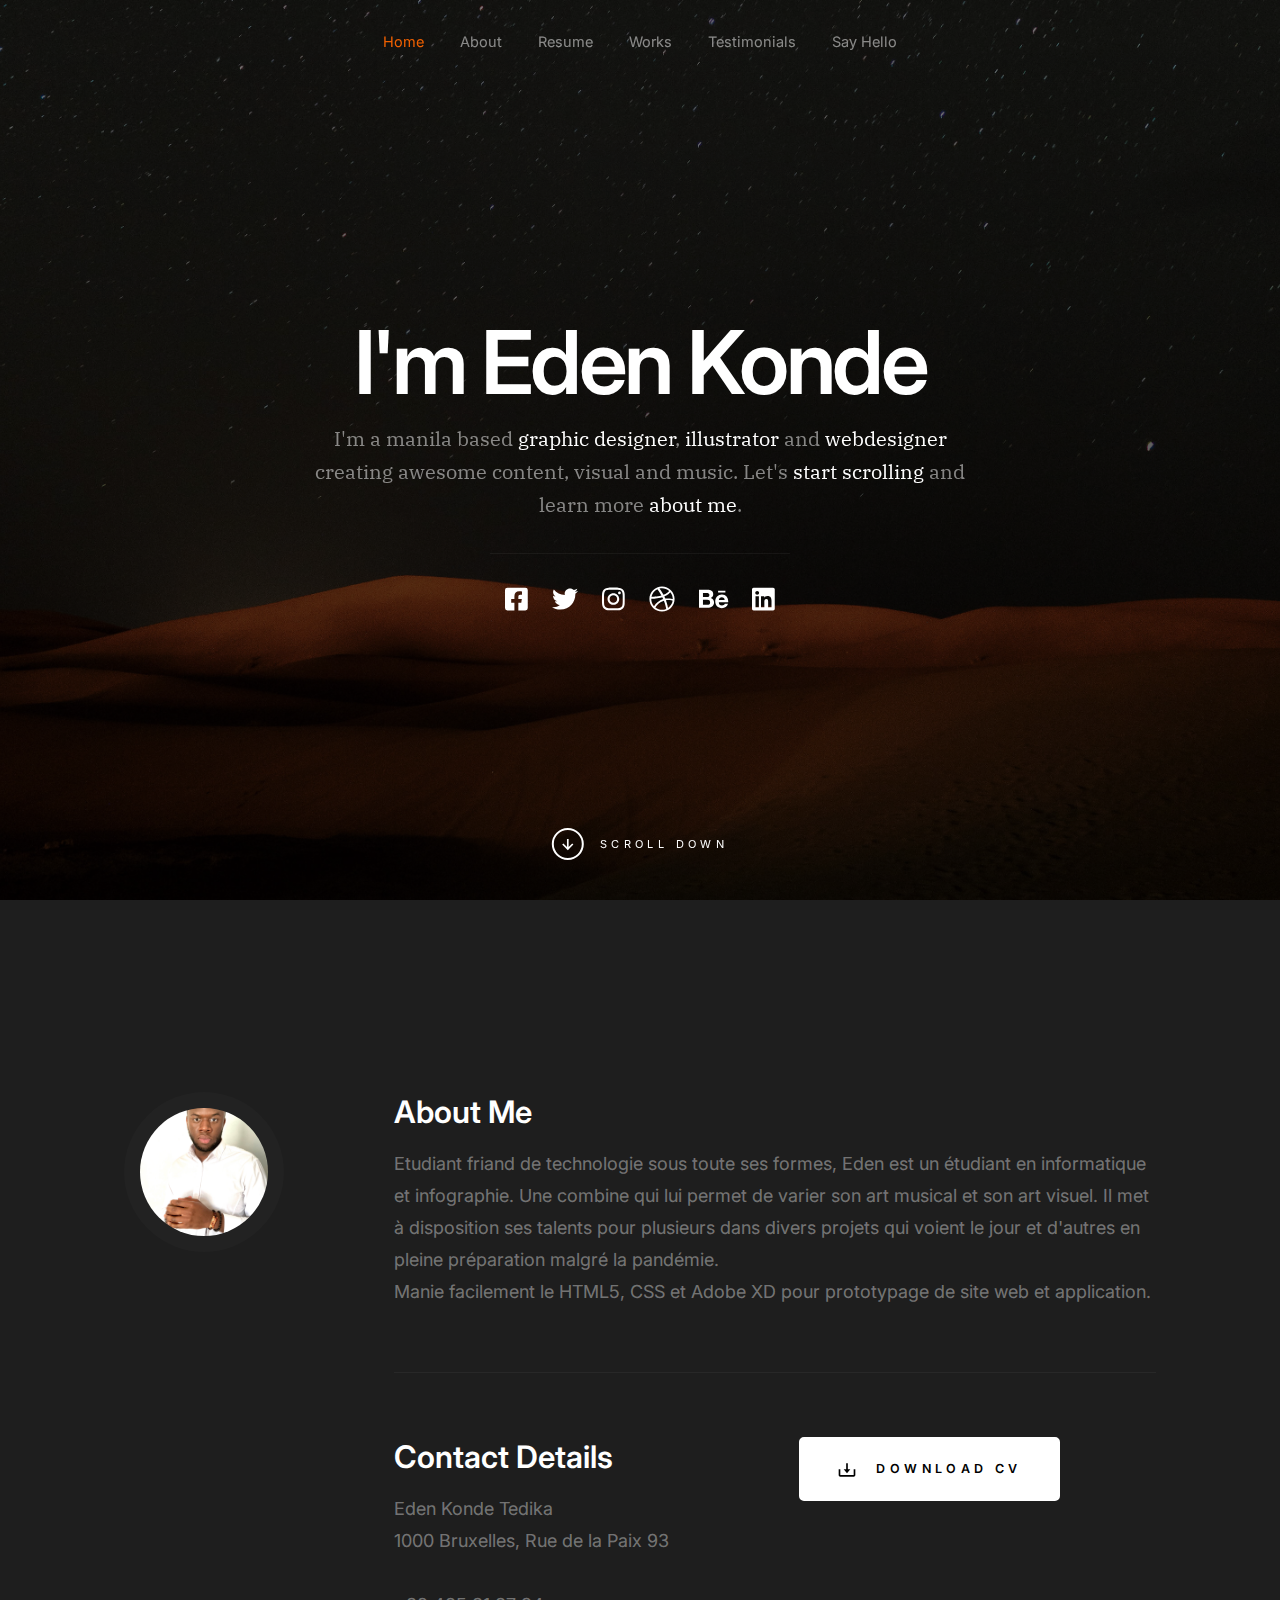
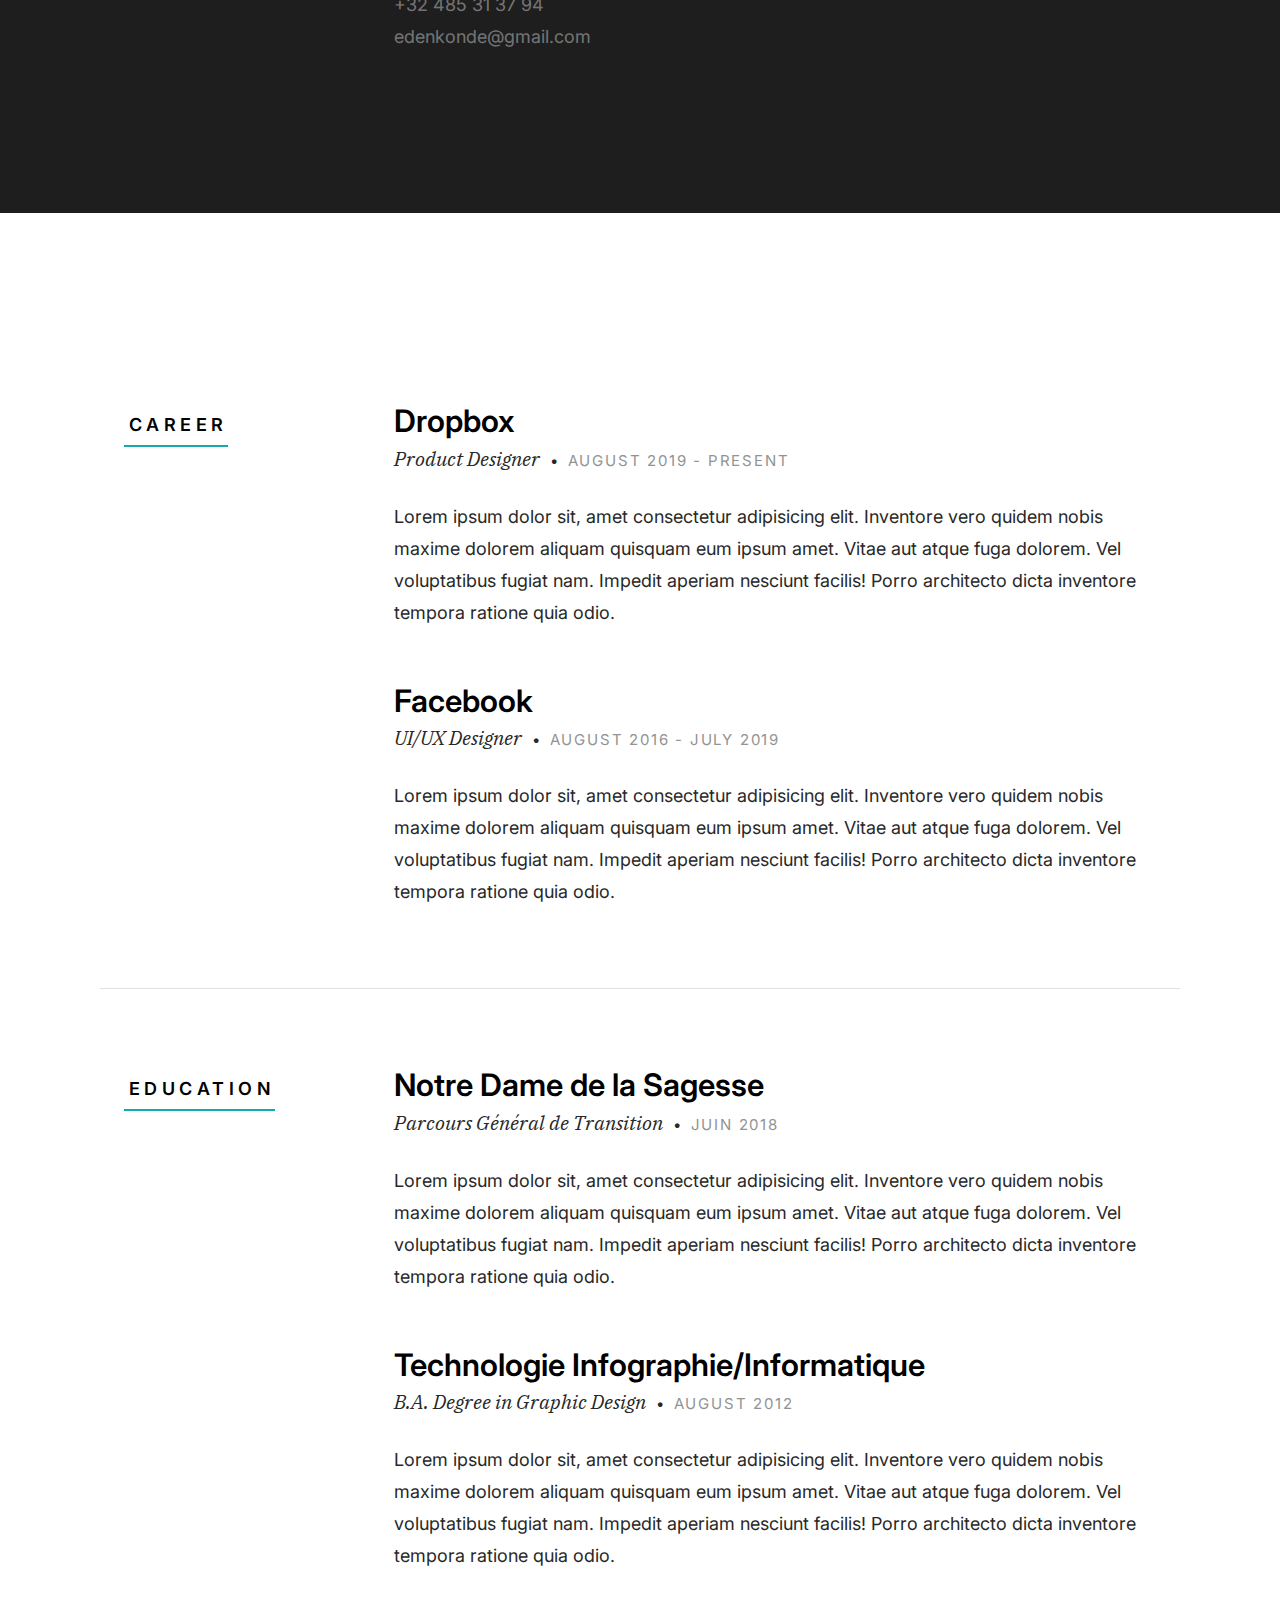
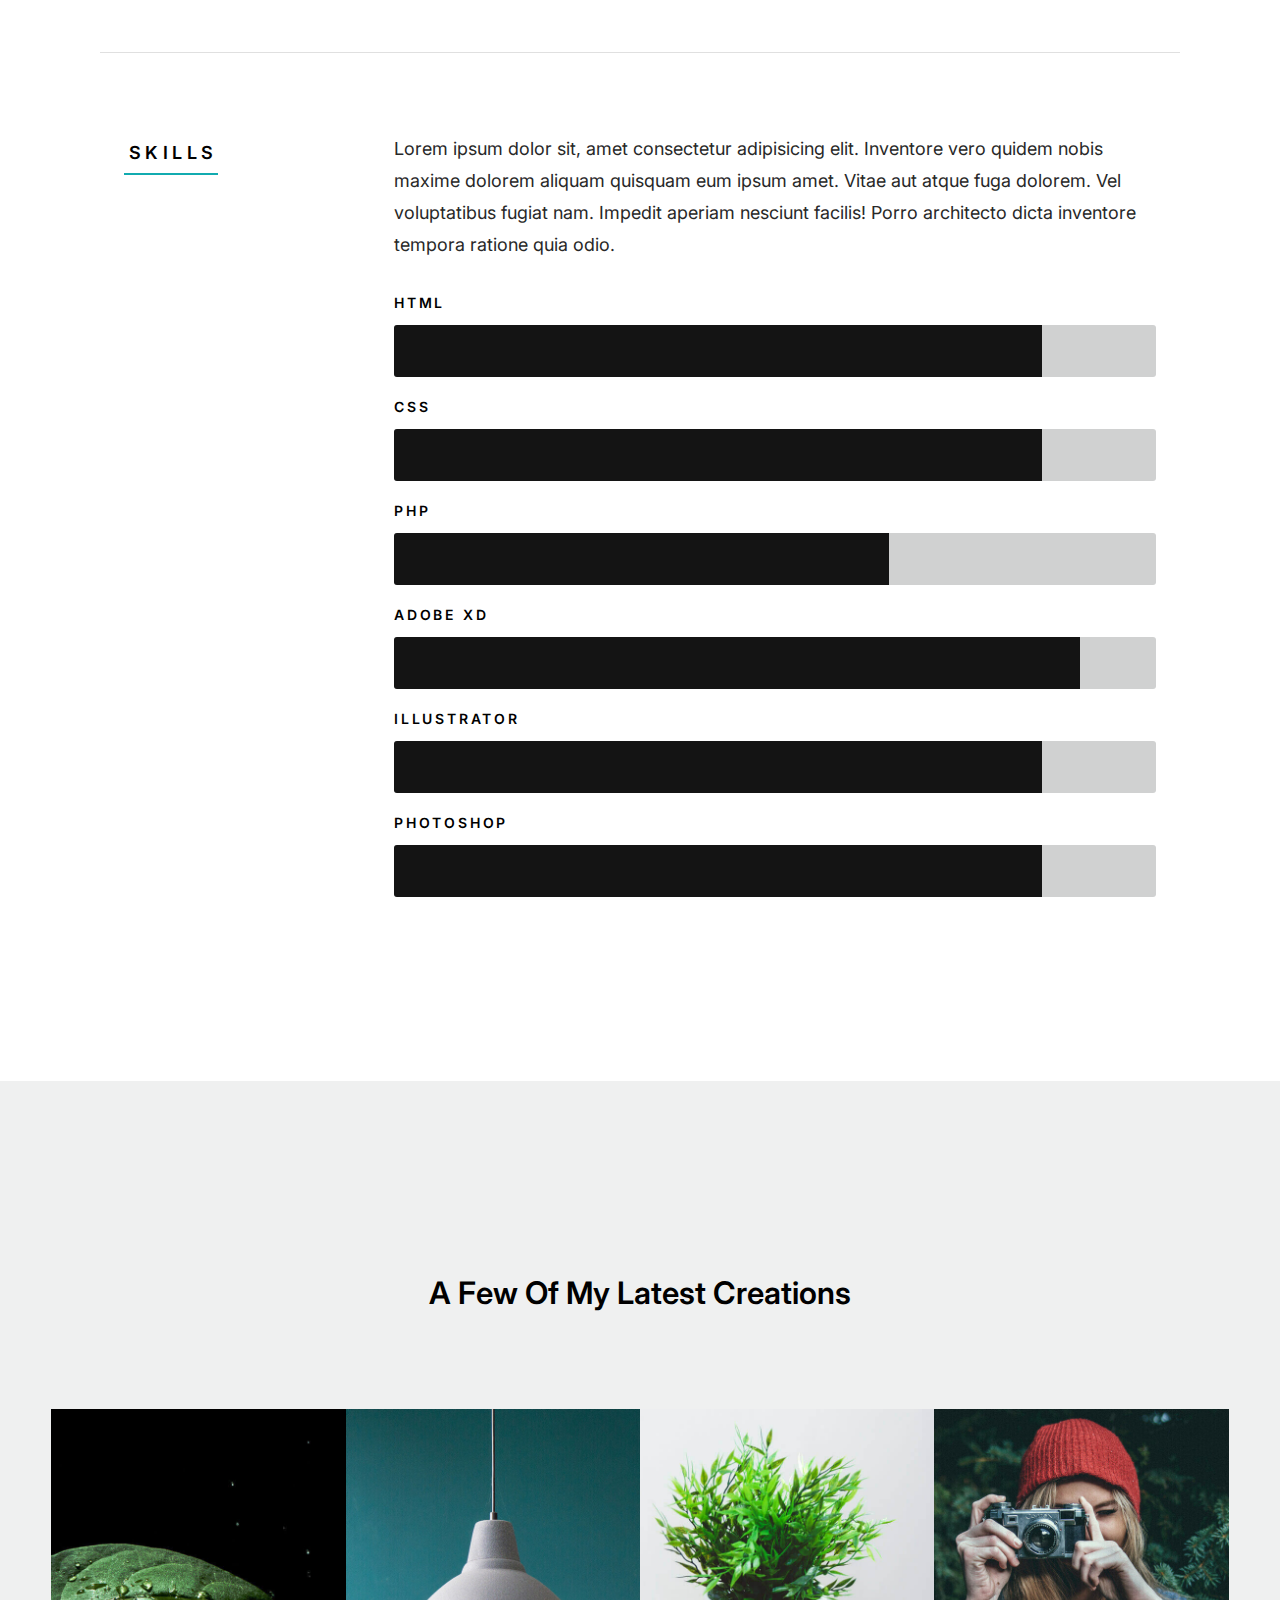
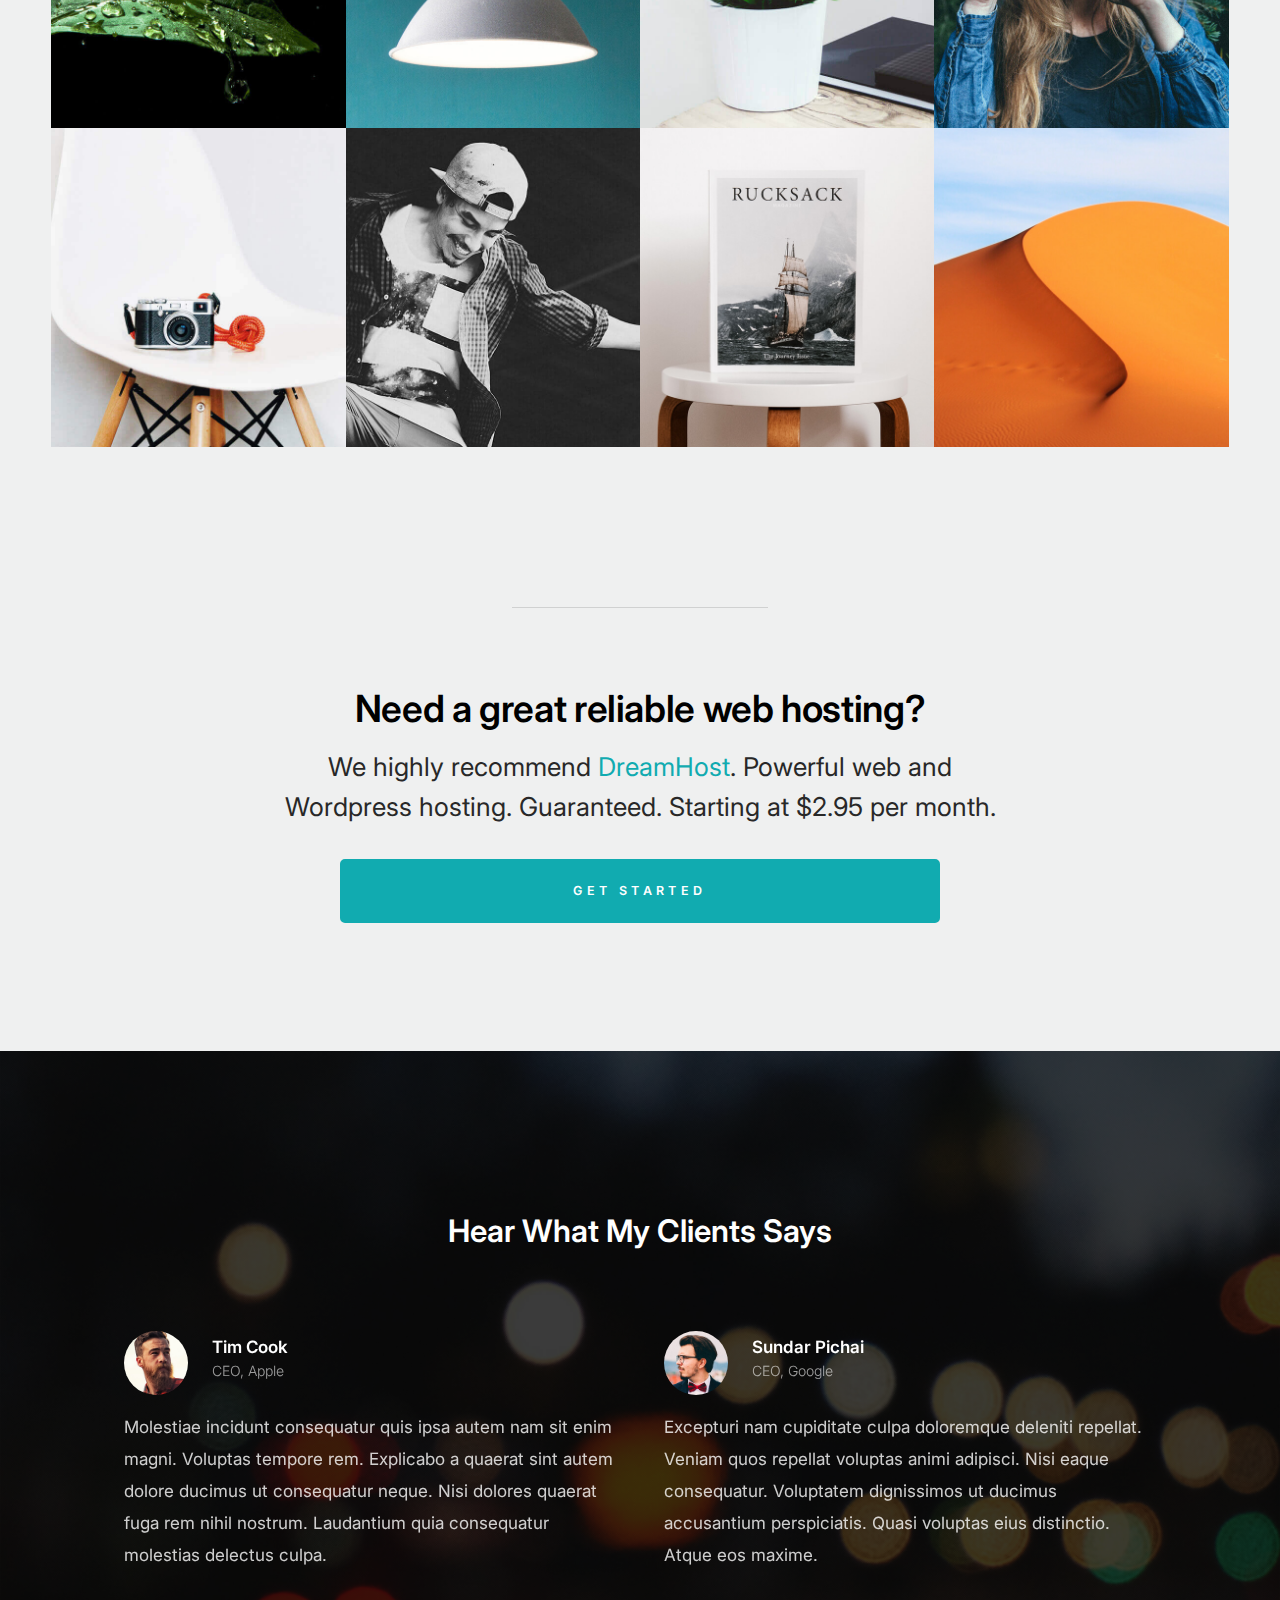
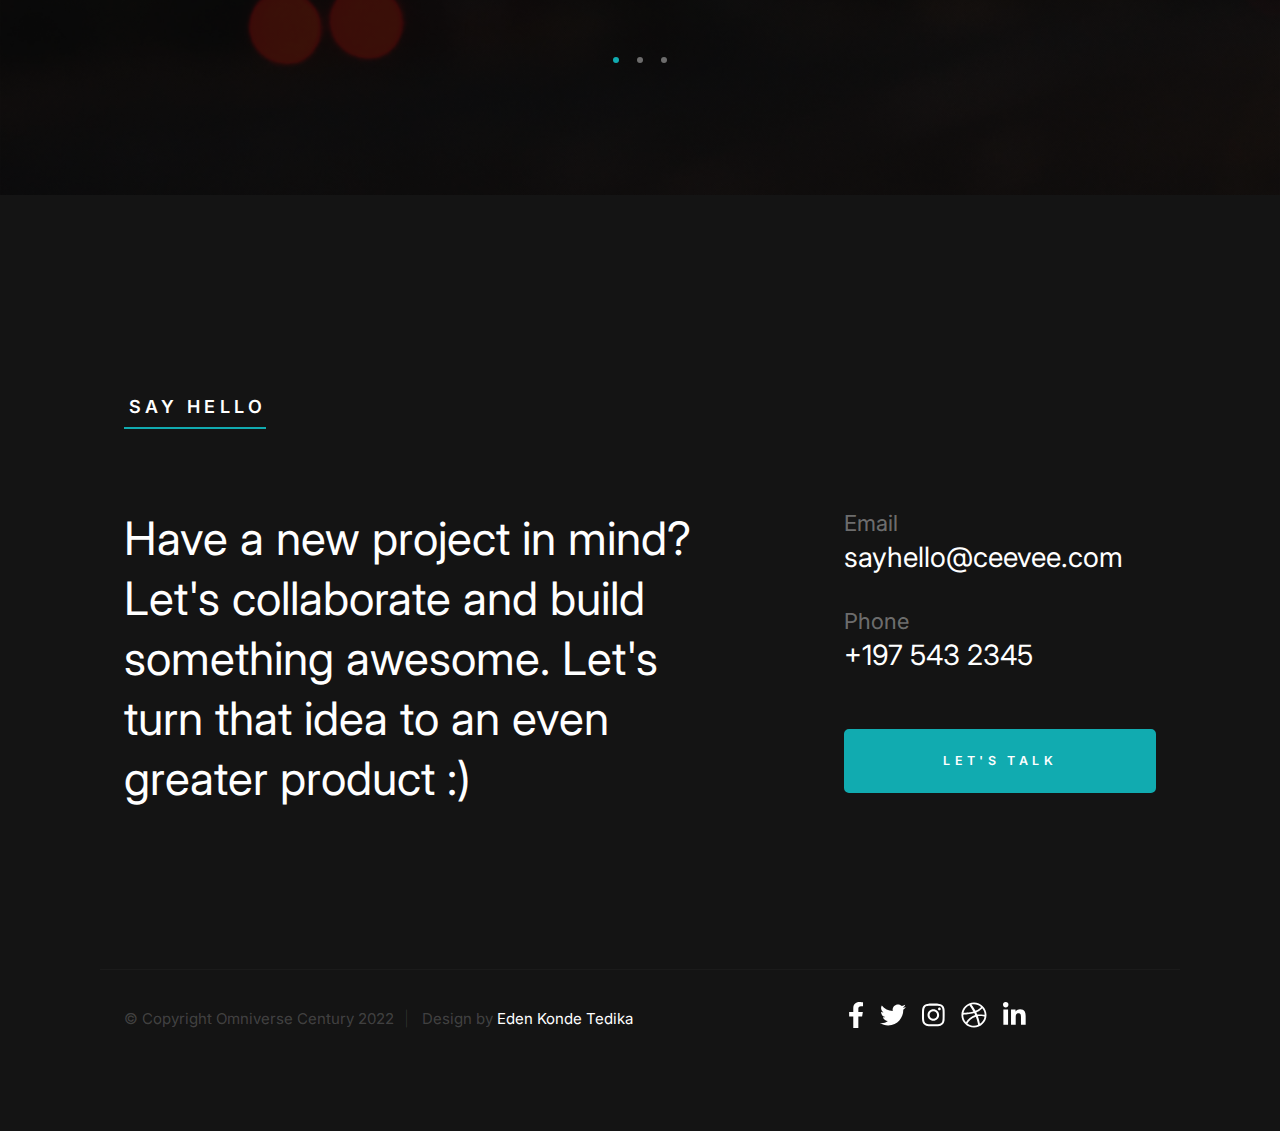
==== index.html @ 264f2c31 "Mon portfolio pro" ====
<!DOCTYPE html>
<html class="no-js" lang="en">
<head>

    <!--- basic page needs
    ================================================== -->
    <meta charset="utf-8">
    <title>Eden Konde portfolio</title>
    <meta name="description" content="">
    <meta name="author" content="">

    <!-- mobile specific metas
    ================================================== -->
    <meta name="viewport" content="width=device-width, initial-scale=1">

    <!-- CSS
    ================================================== -->
    <link rel="stylesheet" href="css/styles.css">
    <link rel="stylesheet" href="css/vendor.css">

    <!-- script
    ================================================== -->
    <script defer src="js/vendor/fontawesome/all.min.js"></script>

    <!-- favicons
    ================================================== -->
    <link rel="apple-touch-icon" sizes="180x180" href="apple-touch-icon.png">
    <link rel="icon" type="image/png" sizes="32x32" href="favicon-32x32.png">
    <link rel="icon" type="image/png" sizes="16x16" href="favicon-16x16.png">
    <link rel="manifest" href="site.webmanifest">

</head>

<body id="top" class="ss-preload">


    <!-- preloader
    ================================================== -->
    <div id="preloader">
        <div id="loader"></div>
    </div>


    <!-- header
    ================================================== -->
    <header class="s-header">
        <div class="row s-header__nav-wrap">
            <nav class="s-header__nav">
                <ul>
                    <li class="current"><a class="smoothscroll" href="#hero">Home</a></li>
                    <li><a class="smoothscroll" href="#about">About</a></li>
                    <li><a class="smoothscroll" href="#resume">Resume</a></li>
                    <li><a class="smoothscroll" href="#portfolio">Works</a></li>
                    <li><a class="smoothscroll" href="#testimonials">Testimonials</a></li>
                    <li><a class="smoothscroll" href="#contact">Say Hello</a></li>
                </ul>
            </nav>
        </div> <!-- end row -->
        
        <a class="s-header__menu-toggle" href="#0" title="Menu">
            <span class="s-header__menu-icon"></span>
        </a>
    </header> <!-- end s-header -->


    <!-- hero
    ================================================== -->
    <section id="hero" class="s-hero target-section">

        <div class="s-hero__bg rellax" data-rellax-speed="-7"></div>

        <div class="row s-hero__content">
            <div class="column">

                <div class="s-hero__content-about">

                    <h1>I'm Eden Konde</h1>

                    <h3>
                    I'm a manila based <span>graphic designer</span>, <span>illustrator</span> and <span>webdesigner</span> creating awesome content, visual and music. Let's <a class="smoothscroll" href="#about">start scrolling</a>
                    and learn more <a class="smoothscroll" href="#about">about me</a>.
                    </h3>

                    <div class="s-hero__content-social">
                        <a href="#0"><i class="fab fa-facebook-square" aria-hidden="true"></i></a>
                        <a href="#0"><i class="fab fa-twitter" aria-hidden="true"></i></a>
                        <a href="#0"><i class="fab fa-instagram" aria-hidden="true"></i></a>
                        <a href="#0"><i class="fab fa-dribbble" aria-hidden="true"></i></a>
                        <a href="#0"><i class="fab fa-behance" aria-hidden="true"></i></a>
                        <a href="#0"><i class="fab fa-linkedin" aria-hidden="true"></i></a>
                    </div>

                </div> <!-- end s-hero__content-about -->

            </div>
        </div> <!-- s-hero__content -->

        <div class="s-hero__scroll">
            <a href="#about" class="s-hero__scroll-link smoothscroll">
                <span class="scroll-arrow">
                    <svg xmlns="http://www.w3.org/2000/svg" width="24" height="24" viewBox="0 0 24 24" style="fill:rgba(0, 0, 0, 1);transform:;-ms-filter:"><path d="M18.707 12.707L17.293 11.293 13 15.586 13 6 11 6 11 15.586 6.707 11.293 5.293 12.707 12 19.414z"></path></svg>
                </span>
                <span class="scroll-text">Scroll Down</span>
            </a>
        </div> <!-- s-hero__scroll -->

    </section> <!-- end s-hero -->


    <!-- about
    ================================================== -->
    <section id="about" class="s-about target-section">

        <div class="row">
            <div class="column large-3 tab-12">
                <img class="s-about__pic" src="images/avatars/IMG_1749 copie.jpg" alt="">
            </div>
            <div class="column large-9 tab-12 s-about__content">
                <h3>About Me</h3>
                <p>
                Etudiant friand de technologie sous toute ses formes, Eden est un étudiant en informatique et infographie. Une combine qui lui permet de varier son art musical et son art visuel. Il met à disposition ses talents pour plusieurs dans divers projets qui voient le jour et d'autres en pleine préparation malgré la pandémie.
<br>
                Manie facilement le HTML5, CSS et Adobe XD pour prototypage de site web et application.
                </p>

                <hr>

                <div class="row s-about__content-bottom">
                    <div class="column w-1000-stack">
                        <h3>Contact Details</h3>
    
                        <p>
                        Eden Konde Tedika <br>
                        1000 Bruxelles, Rue de la Paix 93 <br>
                        <br>
                        <a href="tel:+1975432345">+32 485 31 37 94</a> <br>
                        <a href="mailto:#0">edenkonde@gmail.com</a>
                        </p>
                        
                    </div>
                    <div class="column w-1000-stack">
                        <a href="#0" class="btn btn--download">
                            <svg xmlns="http://www.w3.org/2000/svg" width="24" height="24" viewBox="0 0 24 24" style="fill:rgba(0, 0, 0, 1);transform:;-ms-filter:"><path d="M12 16L16 11 13 11 13 4 11 4 11 11 8 11z"></path><path d="M20,18H4v-7H2v7c0,1.103,0.897,2,2,2h16c1.103,0,2-0.897,2-2v-7h-2V18z"></path></svg>
                            Download CV
                        </a>
                    </div>
                </div>
            </div>
        </div> <!-- end row -->

    </section> <!-- end s-about -->


    <!-- resume
    ================================================== -->
    <section id="resume" class="s-resume target-section">
        
        <div class="row s-resume__section">
            <div class="column large-3 tab-12">
                <h3 class="section-header-allcaps">Career</h3>
            </div>
            <div class="column large-9 tab-12">
                <div class="resume-block">

                    <div class="resume-block__header">
                        <h4 class="h3">Dropbox</h4>
                        <p class="resume-block__header-meta">
                            <span>Product Designer</span> 
                            <span class="resume-block__header-date">
                                August 2019 - Present
                            </span>
                        </p>
                    </div>

                    <p>
                    Lorem ipsum dolor sit, amet consectetur adipisicing elit. Inventore 
                    vero quidem nobis maxime dolorem aliquam quisquam eum ipsum amet. Vitae 
                    aut atque fuga dolorem. Vel voluptatibus fugiat nam. Impedit aperiam 
                    nesciunt facilis! Porro architecto dicta inventore tempora ratione quia odio.
                    </p>

                </div> <!-- end resume-block -->

                <div class="resume-block">

                    <div class="resume-block__header">
                        <h4 class="h3">Facebook</h4>
                        <p class="resume-block__header-meta">
                            <span>UI/UX Designer</span> 
                            <span class="resume-block__header-date">
                                August 2016 - July 2019
                            </span>
                        </p>
                    </div>

                    <p>
                    Lorem ipsum dolor sit, amet consectetur adipisicing elit. Inventore 
                    vero quidem nobis maxime dolorem aliquam quisquam eum ipsum amet. Vitae 
                    aut atque fuga dolorem. Vel voluptatibus fugiat nam. Impedit aperiam 
                    nesciunt facilis! Porro architecto dicta inventore tempora ratione quia odio.
                    </p>

                </div> <!-- end resume-block -->
            </div>
        </div> <!-- s-resume__section -->


        <div class="row s-resume__section">
            <div class="column large-3 tab-12">
                <h3 class="section-header-allcaps">Education</h3>
            </div>
            <div class="column large-9 tab-12">
                <div class="resume-block">

                    <div class="resume-block__header">
                        <h4 class="h3">Notre Dame de la Sagesse</h4>
                        <p class="resume-block__header-meta">
                            <span>Parcours Général de Transition</span> 
                            <span class="resume-block__header-date">
                                JUIN 2018
                            </span>
                        </p>
                    </div>

                    <p>
                    Lorem ipsum dolor sit, amet consectetur adipisicing elit. Inventore 
                    vero quidem nobis maxime dolorem aliquam quisquam eum ipsum amet. Vitae 
                    aut atque fuga dolorem. Vel voluptatibus fugiat nam. Impedit aperiam 
                    nesciunt facilis! Porro architecto dicta inventore tempora ratione quia odio.
                    </p>

                </div> <!-- end resume-block -->

                <div class="resume-block">

                    <div class="resume-block__header">
                        <h4 class="h3">Technologie Infographie/Informatique</h4>
                        <p class="resume-block__header-meta">
                            <span>B.A. Degree in Graphic Design</span> 
                            <span class="resume-block__header-date">
                                August 2012
                            </span>
                        </p>
                    </div>

                    <p>
                    Lorem ipsum dolor sit, amet consectetur adipisicing elit. Inventore 
                    vero quidem nobis maxime dolorem aliquam quisquam eum ipsum amet. Vitae 
                    aut atque fuga dolorem. Vel voluptatibus fugiat nam. Impedit aperiam 
                    nesciunt facilis! Porro architecto dicta inventore tempora ratione quia odio.
                    </p>

                </div> <!-- end resume-block -->
            </div>
        </div> <!-- s-resume__section -->


        <div class="row s-resume__section">
            <div class="column large-3 tab-12">
                <h3 class="section-header-allcaps">Skills</h3>
            </div>
            <div class="column large-9 tab-12">
                <div class="resume-block">

                    <p>
                    Lorem ipsum dolor sit, amet consectetur adipisicing elit. Inventore 
                    vero quidem nobis maxime dolorem aliquam quisquam eum ipsum amet. Vitae 
                    aut atque fuga dolorem. Vel voluptatibus fugiat nam. Impedit aperiam 
                    nesciunt facilis! Porro architecto dicta inventore tempora ratione quia odio.
                    </p>

                    <ul class="skill-bars-fat">
                        <li>
                        <div class="progress percent85"></div>
                        <strong>HTML</strong>
                        </li>
                        <li>
                        <div class="progress percent85"></div>
                        <strong>CSS</strong>
                        </li>
                        <li>
                        <div class="progress percent65"></div>
                        <strong>PHP</strong>
                        </li>
                        <li>
                        <div class="progress percent90"></div>
                        <strong>ADOBE XD</strong>
                        </li>
                        <li>
                        <div class="progress percent85"></div>
                        <strong>Illustrator</strong>
                        </li>
                        <li>
                        <div class="progress percent85"></div>
                        <strong>Photoshop</strong>
                        </li>
                    </ul>

                </div> <!-- end resume-block -->

            </div>
        </div> <!-- s-resume__section -->

    </section> <!-- end s-resume -->


    <!-- portfolio
    ================================================== -->
    <section id="portfolio" class="s-portfolio target-section">

        <div class="row s-portfolio__header">
            <div class="column large-12">
                <h3>A Few Of My Latest Creations</h3>
            </div>
        </div>

        <div class="row collapse block-large-1-4 block-medium-1-3 block-tab-1-2 block-500-stack folio-list">

            <div class="column folio-item">
                <a href="#modal-01" class="folio-item__thumb">
                    <img src="images/portfolio/droplet.jpg" 
                         srcset="images/portfolio/droplet.jpg 1x, 
                                 images/portfolio/droplet@2x.jpg 2x" alt="">
                </a>
            </div> <!-- end folio-item -->

            <div class="column folio-item">
                <a href="#modal-02" class="folio-item__thumb">
                    <img src="images/portfolio/lamp.jpg" 
                         srcset="images/portfolio/lamp.jpg 1x, 
                                 images/portfolio/lamp@2x.jpg 2x" alt="">
                </a>
            </div> <!-- end folio-item -->

            <div class="column folio-item">
                <a href="#modal-03" class="folio-item__thumb">
                    <img src="images/portfolio/minimalismo.jpg" 
                         srcset="images/portfolio/minimalismo.jpg 1x, 
                                 images/portfolio/minimalismo@2x.jpg 2x" alt="">
                </a>
            </div> <!-- end folio-item -->

            <div class="column folio-item">
                <a href="#modal-04" class="folio-item__thumb">
                    <img src="images/portfolio/shutterbug.jpg" 
                         srcset="images/portfolio/shutterbug.jpg 1x, 
                                 images/portfolio/shutterbug@2x.jpg 2x" alt="">
                </a>
            </div> <!-- end folio-item -->

            <div class="column folio-item">
                <a href="#modal-05" class="folio-item__thumb">
                    <img src="images/portfolio/fuji.jpg" 
                         srcset="images/portfolio/fuji.jpg 1x, 
                                 images/portfolio/fuji@2x.jpg 2x" alt="">
                </a>
            </div> <!-- end folio-item -->

            <div class="column folio-item">
                <a href="#modal-06" class="folio-item__thumb">
                    <img src="images/portfolio/skaterboy.jpg" 
                         srcset="images/portfolio/skaterboy.jpg 1x, 
                                 images/portfolio/skaterboy@2x.jpg 2x" alt="">
                </a>
            </div> <!-- end folio-item -->

            <div class="column folio-item">
                <a href="#modal-07" class="folio-item__thumb">
                    <img src="images/portfolio/rucksack.jpg" 
                         srcset="images/portfolio/rucksack.jpg 1x, 
                                 images/portfolio/rucksack@2x.jpg 2x" alt="">
                </a>
            </div> <!-- end folio-item -->

            <div class="column folio-item">
                <a href="#modal-08" class="folio-item__thumb">
                    <img src="images/portfolio/sanddunes.jpg" 
                         srcset="images/portfolio/sanddunes.jpg 1x, 
                                 images/portfolio/sanddunes@2x.jpg 2x" alt="">
                </a>
            </div> <!-- end folio-item -->

        </div> <!-- end folio-list -->


        <!-- Modal Templates Popup
        =========================================================== -->
        <div id="modal-01" hidden>
            <div class="modal-popup">
                <img src="images/portfolio/gallery/g-droplet.jpg" alt="" />
    
                <div class="modal-popup__desc">
                    <h5>Droplet</h5>
                    <p>Odio soluta enim quos sit asperiores rerum rerum repudiandae cum. Vel voluptatem alias qui assumenda iure et expedita voluptatem. Ratione officiis quae.</p>
                    <ul class="modal-popup__cat">
                        <li>Branding</li>
                        <li>Product Design</li>
                    </ul>
                </div>
    
                <a href="https://www.behance.net/" class="modal-popup__details">Project link</a>
            </div>
        </div> <!-- end modal -->

        <div id="modal-02" hidden>
            <div class="modal-popup">
                <img src="images/portfolio/gallery/g-lamp.jpg" alt="" />
    
                <div class="modal-popup__desc">
                    <h5>The Lamp</h5>
                    <p>Proin gravida nibh vel velit auctor aliquet. Aenean sollicitudin, lorem quis bibendum auctor, nisi elit consequat ipsum, nec sagittis sem nibh id elit.</p>
                    <ul class="modal-popup__cat">
                        <li>Branding</li>
                    </ul>
                </div>
    
                <a href="https://www.behance.net/" class="modal-popup__details">Project link</a>
            </div>
        </div> <!-- end modal -->

        <div id="modal-03" hidden>
            <div class="modal-popup">
                <img src="images/portfolio/gallery/g-minimalismo.jpg" alt="" />
    
                <div class="modal-popup__desc">
                    <h5>Minimalismo</h5>
                    <p>Exercitationem reprehenderit quod explicabo consequatur aliquid ut magni ut. Deleniti quo corrupti illum velit eveniet ratione necessitatibus ipsam mollitia.</p>
                    <ul class="modal-popup__cat">
                        <li>Product Design</li>
                    </ul>
                </div>
    
                <a href="https://www.behance.net/" class="modal-popup__details">Project link</a>
            </div>
        </div> <!-- end modal -->

        <div id="modal-04" hidden>
            <div class="modal-popup">
                <img src="images/portfolio/gallery/g-shutterbug.jpg" alt="" />
    
                <div class="modal-popup__desc">
                    <h5>Shutterbug</h5>
                    <p>Dolores velit qui quos nobis. Aliquam delectus voluptas quos possimus non voluptatem voluptas voluptas. Est doloribus eligendi porro doloribus voluptatum.</p>
                    <ul class="modal-popup__cat">
                        <li>E-Commerce</li>
                    </ul>
                </div>
    
                <a href="https://www.behance.net/" class="modal-popup__details">Project link</a>
            </div>
        </div> <!-- end modal -->

        <div id="modal-05" hidden>
            <div class="modal-popup">

                <img src="images/portfolio/gallery/g-fuji.jpg" alt="" />
    
                <div class="modal-popup__desc">
                    <h5>Fuji</h5>
                    <p>Proin gravida nibh vel velit auctor aliquet. Aenean sollicitudin, lorem quis bibendum auctor, nisi elit consequat ipsum, nec sagittis sem nibh id elit.</p>
                    <ul class="modal-popup__cat">
                        <li>Product Design</li>
                    </ul>
                </div>
    
                <a href="https://www.behance.net/" class="modal-popup__details">Project link</a>
            </div>
        </div> <!-- end modal -->

        <div id="modal-06" hidden>
            <div class="modal-popup">
                <img src="images/portfolio/gallery/g-skaterboy.jpg" alt="" />
    
                <div class="modal-popup__desc">
                    <h5>Skaterboy</h5>
                    <p>Quisquam vel libero consequuntur autem voluptas. Qui aut vero. Omnis fugit mollitia cupiditate voluptas. Aenean sollicitudin, lorem quis bibendum auctor.</p>
                    <ul class="modal-popup__cat">
                        <li>Branding</li>
                        <li>Product Design</li>
                    </ul>
                </div>
    
                <a href="https://www.behance.net/" class="modal-popup__details">Project link</a>
            </div>
        </div> <!-- end modal -->

        <div id="modal-07" hidden>
            <div class="modal-popup">
                <img src="images/portfolio/gallery/g-rucksack.jpg" alt="" />
    
                <div class="modal-popup__desc">
                    <h5>Rucksack</h5>
                    <p>Odio soluta enim quos sit asperiores rerum rerum repudiandae cum. Vel voluptatem alias qui assumenda iure et expedita voluptatem. Ratione officiis quae.</p>
                    <ul class="modal-popup__cat">
                        <li>Branding</li>
                        <li>Product Design</li>
                    </ul>
                </div>
    
                <a href="https://www.behance.net/" class="modal-popup__details">Project link</a>
            </div>
        </div> <!-- end modal -->

        <div id="modal-08" hidden>
            <div class="modal-popup">
                <img src="images/portfolio/gallery/g-sanddunes.jpg" alt="" />
    
                <div class="modal-popup__desc">
                    <h5>Sand Dunes</h5>
                    <p>Proin gravida nibh vel velit auctor aliquet. Aenean sollicitudin, lorem quis bibendum auctor, nisi elit consequat ipsum, nec sagittis sem nibh id elit.</p>
                    <ul class="modal-popup__cat">
                        <li>Web Design</li>
                    </ul>
                </div>
    
                <a href="https://www.behance.net/" class="modal-popup__details">Project link</a>
            </div>
        </div> <!-- end modal -->


    </section> <!-- end s-portfolio -->


    <!-- CTA
    ================================================== -->
    <section class="s-cta">

        <div class="row">
            <div class="column">
                <h3 class="h2 section-desc">
                    Need a great reliable web hosting?
                </h3>
            </div>
        </div> <!-- end heading-block -->

        <div class="row cta-content">
            <div class="column">
                <p>
                We highly recommend <a href="https://www.dreamhost.com/r.cgi?287326">DreamHost</a>.
                Powerful web and Wordpress hosting. Guaranteed.
                Starting at $2.95 per month.
                </p>

                <a href="https://www.dreamhost.com/r.cgi?287326" class="btn btn--primary h-full-width">Get Started</a>
            </div>
        </div> <!-- end cta-content -->

    </section> <!-- end s-cta -->


    <!-- testimonials
    ================================================== -->
    <section id="testimonials" class="s-testimonials target-section">

        <div class="s-testimonials__bg"></div>

        <div class="row s-testimonials__header">
            <div class="column large-12">
                <h3>Hear What My Clients Says</h3>
            </div>
        </div>

        <div class="row s-testimonials__content">

            <div class="column">

                <div class="swiper-container testimonial-slider">

                    <div class="swiper-wrapper">

                        <div class="testimonial-slider__slide swiper-slide">
                            <div class="testimonial-slider__author">
                                <img src="images/avatars/user-02.jpg" alt="Author image" class="testimonial-slider__avatar">
                                <cite class="testimonial-slider__cite">
                                    <strong>Tim Cook</strong>
                                    <span>CEO, Apple</span>
                                </cite>
                            </div>
                            <p>
                            Molestiae incidunt consequatur quis ipsa autem nam sit enim magni. Voluptas tempore rem. 
                            Explicabo a quaerat sint autem dolore ducimus ut consequatur neque.  Nisi dolores quaerat fuga rem nihil nostrum.
                            Laudantium quia consequatur molestias delectus culpa.
                            </p>
                        </div> <!-- end testimonial-slider__slide -->
        
                        <div class="testimonial-slider__slide swiper-slide">
                            <div class="testimonial-slider__author">
                                <img src="images/avatars/user-03.jpg" alt="Author image" class="testimonial-slider__avatar">
                                <cite class="testimonial-slider__cite">
                                    <strong>Sundar Pichai</strong>
                                    <span>CEO, Google</span>
                                </cite>
                            </div>
                            <p>
                            Excepturi nam cupiditate culpa doloremque deleniti repellat. Veniam quos repellat voluptas animi adipisci.
                            Nisi eaque consequatur. Voluptatem dignissimos ut ducimus accusantium perspiciatis.
                            Quasi voluptas eius distinctio. Atque eos maxime.
                            </p>
                        </div> <!-- end testimonial-slider__slide -->
        
                        <div class="testimonial-slider__slide swiper-slide">
                            <div class="testimonial-slider__author">
                                <img src="images/avatars/user-04.jpg" alt="Author image" class="testimonial-slider__avatar">
                                <cite class="testimonial-slider__cite">
                                    <strong>Satya Nadella</strong>
                                    <span>CEO, Microsoft</span>
                                </cite>
                            </div>
                            <p>
                            Repellat dignissimos libero. Qui sed at corrupti expedita voluptas odit. Nihil ea quia nesciunt. Ducimus aut sed ipsam.  
                            Autem eaque officia cum exercitationem sunt voluptatum accusamus. Quasi voluptas eius distinctio.
                            Voluptatem dignissimos ut.
                            </p>
                        </div> <!-- end testimonial-slider__slide -->

                        <div class="testimonial-slider__slide swiper-slide">
                            <div class="testimonial-slider__author">
                                <img src="images/avatars/user-05.jpg" alt="Author image" class="testimonial-slider__avatar">
                                <cite class="testimonial-slider__cite">
                                    <strong>Jeff Bezos</strong>
                                    <span>CEO, Amazon</span>
                                </cite>
                            </div>
                            <p>
                            Nunc interdum lacus sit amet orci. Vestibulum dapibus nunc ac augue. Fusce vel dui. In ac felis 
                            quis tortor malesuada pretium. Curabitur vestibulum aliquam leo. Qui sed at corrupti expedita voluptas odit. 
                            Nihil ea quia nesciunt. Ducimus aut sed ipsam.
                            </p>
                        </div> <!-- end testimonial-slider__slide -->
    
                    </div> <!-- end testimonial slider swiper-wrapper -->

                    <div class="swiper-pagination"></div>

                </div> <!-- end swiper-container -->

            </div> <!-- end column -->

        </div> <!-- end row -->

    </section> <!-- end s-testimonials -->


    <!-- contact
    ================================================== -->
    <section id="contact" class="s-contact target-section">

        <div class="row s-contact__header">
            <div class="column large-12">
                <h3 class="section-header-allcaps">Say Hello</h3>
            </div>
        </div>

        <div class="row s-contact__content">

            <div class="column large-7 medium-12">

                <h4 class="huge-text">
                Have a new project in mind? Let's collaborate and build something awesome. 
                Let's turn that idea to an even greater product :)
                </h4>

            </div>

            <div class="column large-4 medium-12">

                <div class="row contact-infos">
                    <div class="column large-12 medium-6 tab-12">
                        <div class="contact-block">
                            <h5 class="contact-block__header">
                                Email
                            </h5>
                            <p class="contact-block__content">
                                <a class="mailtoui" href="mailto:sayhello@ceevee.com">sayhello@ceevee.com</a>
                            </p>
                        </div> <!-- end contact-block -->
                    </div>
                    <div class="column large-12 medium-6 tab-12">
                        <div class="contact-block">
                            <h5 class="contact-block__header">
                                Phone
                            </h5>
                            <p class="contact-block__content">
                                <a href="tel:+1975432345">+197 543 2345</a>
                            </p>
                        </div> <!-- end contact-block -->
                    </div>

                    <div class="column large-12">
                        <a href="mailto:sayhello@ceevee.com" class="mailtoui btn btn--primary h-full-width">Let's Talk</a>
                    </div>
                </div> <!-- end contact-infos -->

            </div>
        </div> <!-- s-contact__content -->

    </section> <!-- end s-contact -->
    

    <!-- footer
    ================================================== -->
    <footer class="s-footer">
        <div class="row">
            <div class="column large-4 medium-6 w-1000-stack s-footer__social-block">
                <ul class="s-footer__social">
                    <li><a href="#0"><i class="fab fa-facebook-f" aria-hidden="true"></i></a></li>
                    <li><a href="#0"><i class="fab fa-twitter" aria-hidden="true"></i></a></li>
                    <li><a href="#0"><i class="fab fa-instagram" aria-hidden="true"></i></a></li>
                    <li><a href="#0"><i class="fab fa-dribbble" aria-hidden="true"></i></a></li>
                    <li><a href="#0"><i class="fab fa-linkedin-in" aria-hidden="true"></i></a></li>
                </ul>
            </div>

            <div class="column large-7 medium-6 w-1000-stack ss-copyright">
                <span>© Copyright Omniverse Century 2022</span> 
                <span>Design by <a href="https://www.styleshout.com/">Eden Konde Tedika</a></span>
            </div>
        </div>

        <div class="ss-go-top">
            <a class="smoothscroll" title="Back to Top" href="#top">
                <svg xmlns="http://www.w3.org/2000/svg" viewBox="0 0 24 24"><path d="M6 4h12v2H6zm5 10v6h2v-6h5l-6-6-6 6z"/></svg>
             </a>
        </div> <!-- end ss-go-top -->
    </footer>


    <!-- Java Script
    ================================================== -->
    <script src="js/plugins.js"></script>
    <script src="js/main.js"></script>

</body>

</html>
---- css/styles.css ----
/* =================================================================== 
 * Ceevee Main Stylesheet
 * Template Ver. 2.0.0
 * 01-03-2021
 * ------------------------------------------------------------------
 *
 * TOC:
 * # settings and variables
 *      ## fonts
 *      ## colors
 *      ## vertical spacing and typescale
 *      ## grid variables
 * # normalize
 * # basic/base setup styles
 *      ## media
 *      ## typography resets
 *      ## links
 *      ## inputs
 * # Grid v3.0.0
 *      ## medium screen devices
 *      ## tablets
 *      ## mobile devices
 *      ## small mobile devices <= 400px
 * # block grids
 *      ## block grids - medium screen devices
 *      ## block grids - tablets
 *      ## block grids - mobile devices
 *      ## block grids - small mobile devices <= 400px
 * # MISC 
 * # custom grid, block grid STACK breakpoints
 * # base style overrides 
 *      ## links
 * # typography & general theme styles
 *      ## Lists
 *      ## responsive video container
 *      ## floated image
 *      ## tables
 *      ## spacing
 * # preloader
 *      ## page loaded
 * # forms 
 *      ## Style Placeholder Text
 * # buttons 
 * # additional components
 *      ## skillbars
 *      ## alert box
 *      ## pagination 
 * # common and reusable styles
 *      ## animation stuff 
 *      ## MailtoUI style overrides
 * # site header
 *      ## header nav
 *      ## mobile menu toggle 
 * # hero
 *      ## hero content
 *      ## hero social
 *      ## hero scrolldown
 *      ## animate intro content
 * # resume 
 *      ## resume block
 * # portfolio
 *      ## portfolio list
 *      ## modal popup
 * # CTA
 * # testimonials
 *      ## swiper style overrides
 *      ## testimonial slider 
 * # contact
 *      ## contact block
 * # footer
 *      ## footer social
 *      ## copyright
 *      ## go top
 *
 * ------------------------------------------------------------------ */


/* ===================================================================
 * # settings and variables
 *
 * ------------------------------------------------------------------- */

/* ------------------------------------------------------------------- 
 * ## fonts
 * ------------------------------------------------------------------- */
@import url("https://fonts.googleapis.com/css2?family=IBM+Plex+Serif:ital,wght@0,300;0,400;0,500;0,600;0,700;1,200;1,300;1,400;1,500;1,600&family=Inter:wght@300;400;500;600;700&display=swap");
:root {
    --font-1: "Inter", sans-serif;
    --font-2: "IBM Plex Serif", serif;
    /* monospace
     */
    --font-mono: Consolas, "Andale Mono", Courier, "Courier New", monospace;
}

/* ------------------------------------------------------------------- 
 * ## colors
 * ------------------------------------------------------------------- */
:root {
    /* color-1(#11ABB0)
     * color-2(#F06000)
     */
    --color-1: hsla(182, 82%, 38%, 1);
    --color-2: hsla(24, 100%, 47%, 1);

    /* theme color variations
     */
    --color-1-lighter: hsla(182, 82%, 58%, 1);
    --color-1-light  : hsla(182, 82%, 48%, 1);
    --color-1-dark   : hsla(182, 82%, 28%, 1);
    --color-1-darker : hsla(182, 82%, 18%, 1);
    --color-2-lighter: hsla(24, 100%, 67%, 1);
    --color-2-light  : hsla(24, 100%, 57%, 1);
    --color-2-dark   : hsla(24, 100%, 37%, 1);
    --color-2-darker : hsla(24, 100%, 27%, 1);

    /* feedback colors
     * color-error(#ffd1d2), color-success(#c8e675), 
     * color-info(#d7ecfb), color-notice(#fff099)
     */
    --color-error          : hsla(359, 100%, 91%, 1);
    --color-success        : hsla(76, 69%, 68%, 1);
    --color-info           : hsla(205, 82%, 91%, 1);
    --color-notice         : hsla(51, 100%, 80%, 1);
    --color-error-content  : hsla(359, 50%, 50%, 1);
    --color-success-content: hsla(76, 29%, 28%, 1);
    --color-info-content   : hsla(205, 32%, 31%, 1);
    --color-notice-content : hsla(51, 30%, 30%, 1);

    /* shades 
     * generated using 
     * Tint & Shade Generator 
     * (https://maketintsandshades.com/)
     */
    --color-black  : #000000;
    --color-gray-19: #0a0a0a;
    --color-gray-18: #141414;
    --color-gray-17: #1e1e1e;
    --color-gray-16: #282828;
    --color-gray-15: #323333;
    --color-gray-14: #3b3d3d;
    --color-gray-13: #454747;
    --color-gray-12: #4f5151;
    --color-gray-11: #595b5b;
    --color-gray-10: #636565;
    --color-gray-9 : #737474;
    --color-gray-8 : #828484;
    --color-gray-7 : #929393;
    --color-gray-6 : #a1a3a3;
    --color-gray-5 : #b1b2b2;
    --color-gray-4 : #c1c1c1;
    --color-gray-3 : #d0d1d1;
    --color-gray-2 : #e0e0e0;
    --color-gray-1 : #eff0f0;
    --color-white  : #ffffff;

    /* text
     */
    --color-text       : var(--color-gray-16);
    --color-text-dark  : var(--color-black);
    --color-text-light : var(--color-gray-7);
    --color-placeholder: var(--color-gray-7);

    /* buttons
     */
    --color-btn                   : var(--color-gray-3);
    --color-btn-text              : var(--color-black);
    --color-btn-hover             : var(--color-black);
    --color-btn-hover-text        : var(--color-white);
    --color-btn-primary           : var(--color-1);
    --color-btn-primary-text      : var(--color-white);
    --color-btn-primary-hover     : var(--color-2);
    --color-btn-primary-hover-text: var(--color-white);
    --color-btn-stroke            : var(--color-black);
    --color-btn-stroke-text       : var(--color-black);
    --color-btn-stroke-hover      : var(--color-black);
    --color-btn-stroke-hover-text : var(--color-white);

    /* others
     */
    --color-bg     : var(--color-gray-18);
    --color-border : var(--color-gray-2);
    --border-radius: 5px;
}

/* ------------------------------------------------------------------- 
 * ## vertical spacing and typescale
 * ------------------------------------------------------------------- */
:root {

    /* spacing
     * base font size: 18px 
     * vertical space unit : 32px
     */
    --base-size: 62.5%;
    --base-font-size: 1.8rem;
    --space: 3.2rem;

    /* vertical spacing 
     */
    --vspace-0_125: calc(0.125 * var(--space));
    --vspace-0_25 : calc(0.25 * var(--space));
    --vspace-0_5  : calc(0.5 * var(--space));
    --vspace-0_75 : calc(0.75 * var(--space));
    --vspace-0_875: calc(0.875 * var(--space));
    --vspace-1    : calc(var(--space));
    --vspace-1_25 : calc(1.25 * var(--space));
    --vspace-1_5  : calc(1.5 * var(--space));
    --vspace-1_75 : calc(1.75 * var(--space));
    --vspace-2    : calc(2 * var(--space));
    --vspace-2_5  : calc(2.5 * var(--space));
    --vspace-3    : calc(3 * var(--space));
    --vspace-3_5  : calc(3.5 * var(--space));
    --vspace-4    : calc(4 * var(--space));
    --vspace-4_5  : calc(4.5 * var(--space));
    --vspace-5    : calc(5 * var(--space));

    /* type scale
     * ratio 1:2 | base: 18px
     * -------------------------------------------------------
     *
     * --text-display-3 = (77.40px)
     * --text-display-2 = (64.50px)
     * --text-display-1 = (53.75px)
     * --text-xxxl      = (44.79px)
     * --text-xxl       = (37.32px)
     * --text-xl        = (31.10px)
     * --text-lg        = (25.92px)
     * --text-md        = (21.60px)
     * --text-size      = (18.00px) BASE
     * --text-sm        = (15.00px)
     * --text-xs        = (12.50px)
     *
     * -------------------------------------------------------
     */
    --text-scale-ratio: 1.2;
    --text-size       : var(--base-font-size);
    --text-xs         : calc((var(--text-size) / var(--text-scale-ratio)) / var(--text-scale-ratio));
    --text-sm         : calc(var(--text-xs) * var(--text-scale-ratio));
    --text-md         : calc(var(--text-sm) * var(--text-scale-ratio) * var(--text-scale-ratio));
    --text-lg         : calc(var(--text-md) * var(--text-scale-ratio));
    --text-xl         : calc(var(--text-lg) * var(--text-scale-ratio));
    --text-xxl        : calc(var(--text-xl) * var(--text-scale-ratio));
    --text-xxxl       : calc(var(--text-xxl) * var(--text-scale-ratio));
    --text-display-1  : calc(var(--text-xxxl) * var(--text-scale-ratio));
    --text-display-2  : calc(var(--text-display-1) * var(--text-scale-ratio));
    --text-display-3  : calc(var(--text-display-2) * var(--text-scale-ratio));

    /* default button height
     */
    --vspace-btn: var(--vspace-2);
}

/* on mobile devices below 600px
 */
@media screen and (max-width: 600px) {
    :root {
        --base-font-size: 1.6rem;
        --space: 2.8rem;
    }
}

/* ------------------------------------------------------------------- 
 * ## grid variables
 * ------------------------------------------------------------------- */
:root {

    /* widths for rows and containers
     */
    --width-full    : 100%;
    --width-max     : 1080px;
    --width-wide    : 1400px;
    --width-wider   : 1600px;
    --width-widest  : 1800px;
    --width-narrow  : 800px;
    --width-narrower: 600px;
    --width-grid-max: var(--width-max);

    /* gutters
     */
    --gutter-lg : 2.4rem;
    --gutter-md : 2rem;
    --gutter-mob: 1rem;
}


/* ==========================================================================
 * # normalize
 * normalize.css v8.0.1 | MIT License |
 * github.com/necolas/normalize.css
 *
 * -------------------------------------------------------------------------- */

/* ------------------------------------------------------------------- 
 * ## document
 * ------------------------------------------------------------------- */

/* 1. Correct the line height in all browsers.
 * 2. Prevent adjustments of font size after orientation changes in iOS.*/

html {
    line-height: 1.15;
    /* 1 */
    -webkit-text-size-adjust: 100%;
    /* 2 */
}

/* ------------------------------------------------------------------- 
 * ## sections
 * ------------------------------------------------------------------- */

/* Remove the margin in all browsers. */

body {
    margin: 0;
}

/* Render the `main` element consistently in IE. */

main {
    display: block;
}

/* Correct the font size and margin on `h1` elements within `section` and
 * `article` contexts in Chrome, Firefox, and Safari. */

h1 {
    font-size: 2em;
    margin: 0.67em 0;
}

/* ------------------------------------------------------------------- 
 * ## grouping
 * ------------------------------------------------------------------- */

/* 1. Add the correct box sizing in Firefox.
 * 2. Show the overflow in Edge and IE. */

hr {
    -webkit-box-sizing: content-box;
    box-sizing: content-box;
    /* 1 */
    height: 0;
    /* 1 */
    overflow: visible;
    /* 2 */
}

/* 1. Correct the inheritance and scaling of font size in all browsers.
 * 2. Correct the odd `em` font sizing in all browsers. */

pre {
    font-family: monospace, monospace;
    /* 1 */
    font-size: 1em;
    /* 2 */
}

/* ------------------------------------------------------------------- 
 * ## text-level semantics
 * ------------------------------------------------------------------- */

/* Remove the gray background on active links in IE 10. */

a {
    background-color: transparent;
}

/* 1. Remove the bottom border in Chrome 57-
 * 2. Add the correct text decoration in Chrome, Edge, IE, Opera, and Safari. */

abbr[title] {
    border-bottom: none;
    /* 1 */
    text-decoration: underline;
    /* 2 */
    -webkit-text-decoration: underline dotted;
    text-decoration: underline dotted;
    /* 2 */
}

/* Add the correct font weight in Chrome, Edge, and Safari. */

b, strong {
    font-weight: bolder;
}

/* 1. Correct the inheritance and scaling of font size in all browsers.
 * 2. Correct the odd `em` font sizing in all browsers. */

code, kbd, samp {
    font-family: monospace, monospace;
    /* 1 */
    font-size: 1em;
    /* 2 */
}

/* Add the correct font size in all browsers. */

small {
    font-size: 80%;
}

/* Prevent `sub` and `sup` elements from affecting the line height in
 * all browsers. */

sub, sup {
    font-size: 75%;
    line-height: 0;
    position: relative;
    vertical-align: baseline;
}

sub {
    bottom: -0.25em;
}

sup {
    top: -0.5em;
}

/* ------------------------------------------------------------------- 
 * ## embedded content
 * ------------------------------------------------------------------- */

/* Remove the border on images inside links in IE 10. */

img {
    border-style: none;
}

/* ------------------------------------------------------------------- 
 * ## forms
 * ------------------------------------------------------------------- */

/* 1. Change the font styles in all browsers.
 * 2. Remove the margin in Firefox and Safari. */

button, input, optgroup, select, textarea {
    font-family: inherit;
    /* 1 */
    font-size: 100%;
    /* 1 */
    line-height: 1.15;
    /* 1 */
    margin: 0;
    /* 2 */
}

/* Show the overflow in IE.
 * 1. Show the overflow in Edge. */

button, input {
    /* 1 */
    overflow: visible;
}

/* Remove the inheritance of text transform in Edge, Firefox, and IE.
 * 1. Remove the inheritance of text transform in Firefox. */

button, select {
    /* 1 */
    text-transform: none;
}

/* Correct the inability to style clickable types in iOS and Safari. */

button, [type="button"], [type="reset"], [type="submit"] {
    -webkit-appearance: button;
}

/* Remove the inner border and padding in Firefox. */

button::-moz-focus-inner, [type="button"]::-moz-focus-inner, [type="reset"]::-moz-focus-inner, [type="submit"]::-moz-focus-inner {
    border-style: none;
    padding: 0;
}

/* Restore the focus styles unset by the previous rule. */

button:-moz-focusring, [type="button"]:-moz-focusring, [type="reset"]:-moz-focusring, [type="submit"]:-moz-focusring {
    outline: 1px dotted ButtonText;
}

/* Correct the padding in Firefox. */

fieldset {
    padding: 0.35em 0.75em 0.625em;
}

/* 1. Correct the text wrapping in Edge and IE.
 * 2. Correct the color inheritance from `fieldset` elements in IE.
 * 3. Remove the padding so developers are not caught out when they zero out
 *    `fieldset` elements in all browsers. */

legend {
    -webkit-box-sizing: border-box;
    box-sizing: border-box;
    /* 1 */
    color: inherit;
    /* 2 */
    display: table;
    /* 1 */
    max-width: 100%;
    /* 1 */
    padding: 0;
    /* 3 */
    white-space: normal;
    /* 1 */
}

/* Add the correct vertical alignment in Chrome, Firefox, and Opera. */

progress {
    vertical-align: baseline;
}

/* Remove the default vertical scrollbar in IE 10+. */

textarea {
    overflow: auto;
}

/* 1. Add the correct box sizing in IE 10.
 * 2. Remove the padding in IE 10. */

[type="checkbox"], [type="radio"] {
    -webkit-box-sizing: border-box;
    box-sizing: border-box;
    /* 1 */
    padding: 0;
    /* 2 */
}

/* Correct the cursor style of increment and decrement buttons in Chrome. */

[type="number"]::-webkit-inner-spin-button, [type="number"]::-webkit-outer-spin-button {
    height: auto;
}

/* 1. Correct the odd appearance in Chrome and Safari.
 * 2. Correct the outline style in Safari. */

[type="search"] {
    -webkit-appearance: textfield;
    /* 1 */
    outline-offset: -2px;
    /* 2 */
}

/* Remove the inner padding in Chrome and Safari on macOS. */

[type="search"]::-webkit-search-decoration {
    -webkit-appearance: none;
}

/* 1. Correct the inability to style clickable types in iOS and Safari.
 * 2. Change font properties to `inherit` in Safari. */

::-webkit-file-upload-button {
    -webkit-appearance: button;
    /* 1 */
    font: inherit;
    /* 2 */
}

/* ------------------------------------------------------------------- 
 * ## interactive
 * ------------------------------------------------------------------- */

/* Add the correct display in Edge, IE 10+, and Firefox. */

details {
    display: block;
}

/* Add the correct display in all browsers. */

summary {
    display: list-item;
}

/* ------------------------------------------------------------------- 
 * ## misc
 * ------------------------------------------------------------------- */

/* Add the correct display in IE 10+. */

template {
    display: none;
}

/* Add the correct display in IE 10. */

[hidden] {
    display: none;
}


/* ===================================================================
 * # basic/base setup styles
 *
 * ------------------------------------------------------------------- */
html {
    font-size: 62.5%;
    -webkit-box-sizing: border-box;
    box-sizing: border-box;
}

*, *::before, *::after {
    -webkit-box-sizing: inherit;
    box-sizing: inherit;
}

body {
    font-weight: normal;
    line-height: 1;
    word-wrap: break-word;
    -moz-font-smoothing: grayscale;
    -moz-osx-font-smoothing: grayscale;
    -webkit-font-smoothing: antialiased;
    -webkit-overflow-scrolling: touch;
    -webkit-text-size-adjust: none;
}

/* ------------------------------------------------------------------- 
 * ## media
 * ------------------------------------------------------------------- */
svg, img, video embed, iframe, object {
    max-width: 100%;
    height: auto;
}

/* ------------------------------------------------------------------- 
 * ## typography resets
 * ------------------------------------------------------------------- */
div, dl, dt, dd, ul, ol, li, h1, h2, h3, h4, h5, h6, pre, form, p, blockquote, th, td {
    margin: 0;
    padding: 0;
}

p {
    font-size: inherit;
    text-rendering: optimizeLegibility;
}

em, i {
    font-style: italic;
    line-height: inherit;
}

strong, b {
    font-weight: bold;
    line-height: inherit;
}

small {
    font-size: 60%;
    line-height: inherit;
}

ol, ul {
    list-style: none;
}

li {
    display: block;
}

/* ------------------------------------------------------------------- 
 * ## links
 * ------------------------------------------------------------------- */
a {
    text-decoration: none;
    line-height: inherit;
}

a img {
    border: none;
}

/* ------------------------------------------------------------------- 
 * ## inputs
 * ------------------------------------------------------------------- */
fieldset {
    margin: 0;
    padding: 0;
}

input[type="email"], 
input[type="number"], 
input[type="search"], 
input[type="text"], 
input[type="tel"], 
input[type="url"], 
input[type="password"], textarea {
    -webkit-appearance: none;
    -moz-appearance: none;
    appearance: none;
}


/* ===================================================================
 * # Grid v3.0.0
 *
 *   -----------------------------------------------------------------
 * - Grid breakpoints are based on MAXIMUM WIDTH media queries, 
 *   meaning they apply to that one breakpoint and ALL THOSE BELOW IT.
 * - Grid columns without a specified width will automatically layout 
 *   as equal width columns.
 * ------------------------------------------------------------------- */

/* rows
 * ------------------------------------- */
.row {
    width: 92%;
    max-width: var(--width-grid-max);
    margin: 0 auto;
    display: -ms-flexbox;
    display: -webkit-box;
    display: flex;
    -ms-flex-flow: row wrap;
    -webkit-box-orient: horizontal;
    -webkit-box-direction: normal;
    flex-flow: row wrap;
}

.row .row {
    width: auto;
    max-width: none;
    margin-left: calc(var(--gutter-lg) * -1);
    margin-right: calc(var(--gutter-lg) * -1);
}

/* columns
 * -------------------------------------- */
.column {
    -ms-flex: 1 1 0%;
    -webkit-box-flex: 1;
    flex: 1 1 0%;
    padding: 0 var(--gutter-lg);
}

.collapse>.column, .column.collapse {
    padding: 0;
}

/* flex row containers utility classes
 */
.row.row-wrap {
    -ms-flex-wrap: wrap;
    flex-wrap: wrap;
}

.row.row-nowrap {
    -ms-flex-wrap: none;
    flex-wrap: nowrap;
}

.row.row-y-top {
    -ms-flex-align: start;
    -webkit-box-align: start;
    align-items: flex-start;
}

.row.row-y-bottom {
    -ms-flex-align: end;
    -webkit-box-align: end;
    align-items: flex-end;
}

.row.row-y-center {
    -ms-flex-align: center;
    -webkit-box-align: center;
    align-items: center;
}

.row.row-stretch {
    -ms-flex-align: stretch;
    -webkit-box-align: stretch;
    align-items: stretch;
}

.row.row-baseline {
    -ms-flex-align: baseline;
    -webkit-box-align: baseline;
    align-items: baseline;
}

.row.row-x-left {
    -ms-flex-pack: start;
    -webkit-box-pack: start;
    justify-content: flex-start;
}

.row.row-x-right {
    -ms-flex-pack: end;
    -webkit-box-pack: end;
    justify-content: flex-end;
}

.row.row-x-center {
    -ms-flex-pack: center;
    -webkit-box-pack: center;
    justify-content: center;
}

/* flex item utility alignment classes
 */
.align-center {
    margin: auto;
    -webkit-align-self: center;
    -ms-flex-item-align: center;
    -ms-grid-row-align: center;
    align-self: center;
}

.align-left {
    margin-right: auto;
    -webkit-align-self: center;
    -ms-flex-item-align: center;
    -ms-grid-row-align: center;
    align-self: center;
}

.align-right {
    margin-left: auto;
    -webkit-align-self: center;
    -ms-flex-item-align: center;
    -ms-grid-row-align: center;
    align-self: center;
}

.align-x-center {
    margin-right: auto;
    margin-left: auto;
}

.align-x-left {
    margin-right: auto;
}

.align-x-right {
    margin-left: auto;
}

.align-y-center {
    -webkit-align-self: center;
    -ms-flex-item-align: center;
    -ms-grid-row-align: center;
    align-self: center;
}

.align-y-top {
    -webkit-align-self: flex-start;
    -ms-flex-item-align: start;
    align-self: flex-start;
}

.align-y-bottom {
    -webkit-align-self: flex-end;
    -ms-flex-item-align: end;
    align-self: flex-end;
}

/* large screen column widths 
 */
.large-1 {
    -ms-flex: 0 0 8.33333%;
    -webkit-box-flex: 0;
    flex: 0 0 8.33333%;
    max-width: 8.33333%;
}

.large-2 {
    -ms-flex: 0 0 16.66667%;
    -webkit-box-flex: 0;
    flex: 0 0 16.66667%;
    max-width: 16.66667%;
}

.large-3 {
    -ms-flex: 0 0 25%;
    -webkit-box-flex: 0;
    flex: 0 0 25%;
    max-width: 25%;
}

.large-4 {
    -ms-flex: 0 0 33.33333%;
    -webkit-box-flex: 0;
    flex: 0 0 33.33333%;
    max-width: 33.33333%;
}

.large-5 {
    -ms-flex: 0 0 41.66667%;
    -webkit-box-flex: 0;
    flex: 0 0 41.66667%;
    max-width: 41.66667%;
}

.large-6 {
    -ms-flex: 0 0 50%;
    -webkit-box-flex: 0;
    flex: 0 0 50%;
    max-width: 50%;
}

.large-7 {
    -ms-flex: 0 0 58.33333%;
    -webkit-box-flex: 0;
    flex: 0 0 58.33333%;
    max-width: 58.33333%;
}

.large-8 {
    -ms-flex: 0 0 66.66667%;
    -webkit-box-flex: 0;
    flex: 0 0 66.66667%;
    max-width: 66.66667%;
}

.large-9 {
    -ms-flex: 0 0 75%;
    -webkit-box-flex: 0;
    flex: 0 0 75%;
    max-width: 75%;
}

.large-10 {
    -ms-flex: 0 0 83.33333%;
    -webkit-box-flex: 0;
    flex: 0 0 83.33333%;
    max-width: 83.33333%;
}

.large-11 {
    -ms-flex: 0 0 91.66667%;
    -webkit-box-flex: 0;
    flex: 0 0 91.66667%;
    max-width: 91.66667%;
}

.large-12 {
    -ms-flex: 0 0 100%;
    -webkit-box-flex: 0;
    flex: 0 0 100%;
    max-width: 100%;
}

/* ------------------------------------------------------------------- 
 * ## medium screen devices
 * ------------------------------------------------------------------- */
@media screen and (max-width: 1200px) {
    .row .row {
        margin-left: calc(var(--gutter-md) * -1);
        margin-right: calc(var(--gutter-md) * -1);
    }
    .column {
        padding: 0 var(--gutter-md);
    }
    .medium-1 {
        -ms-flex: 0 0 8.33333%;
        -webkit-box-flex: 0;
        flex: 0 0 8.33333%;
        max-width: 8.33333%;
    }
    .medium-2 {
        -ms-flex: 0 0 16.66667%;
        -webkit-box-flex: 0;
        flex: 0 0 16.66667%;
        max-width: 16.66667%;
    }
    .medium-3 {
        -ms-flex: 0 0 25%;
        -webkit-box-flex: 0;
        flex: 0 0 25%;
        max-width: 25%;
    }
    .medium-4 {
        -ms-flex: 0 0 33.33333%;
        -webkit-box-flex: 0;
        flex: 0 0 33.33333%;
        max-width: 33.33333%;
    }
    .medium-5 {
        -ms-flex: 0 0 41.66667%;
        -webkit-box-flex: 0;
        flex: 0 0 41.66667%;
        max-width: 41.66667%;
    }
    .medium-6 {
        -ms-flex: 0 0 50%;
        -webkit-box-flex: 0;
        flex: 0 0 50%;
        max-width: 50%;
    }
    .medium-7 {
        -ms-flex: 0 0 58.33333%;
        -webkit-box-flex: 0;
        flex: 0 0 58.33333%;
        max-width: 58.33333%;
    }
    .medium-8 {
        -ms-flex: 0 0 66.66667%;
        -webkit-box-flex: 0;
        flex: 0 0 66.66667%;
        max-width: 66.66667%;
    }
    .medium-9 {
        -ms-flex: 0 0 75%;
        -webkit-box-flex: 0;
        flex: 0 0 75%;
        max-width: 75%;
    }
    .medium-10 {
        -ms-flex: 0 0 83.33333%;
        -webkit-box-flex: 0;
        flex: 0 0 83.33333%;
        max-width: 83.33333%;
    }
    .medium-11 {
        -ms-flex: 0 0 91.66667%;
        -webkit-box-flex: 0;
        flex: 0 0 91.66667%;
        max-width: 91.66667%;
    }
    .medium-12 {
        -ms-flex: 0 0 100%;
        -webkit-box-flex: 0;
        flex: 0 0 100%;
        max-width: 100%;
    }
}

/* ------------------------------------------------------------------- 
 * ## tablets
 * ------------------------------------------------------------------- */
@media screen and (max-width: 800px) {
    .row {
        width: 90%;
    }
    .tab-1 {
        -ms-flex: 0 0 8.33333%;
        -webkit-box-flex: 0;
        flex: 0 0 8.33333%;
        max-width: 8.33333%;
    }
    .tab-2 {
        -ms-flex: 0 0 16.66667%;
        -webkit-box-flex: 0;
        flex: 0 0 16.66667%;
        max-width: 16.66667%;
    }
    .tab-3 {
        -ms-flex: 0 0 25%;
        -webkit-box-flex: 0;
        flex: 0 0 25%;
        max-width: 25%;
    }
    .tab-4 {
        -ms-flex: 0 0 33.33333%;
        -webkit-box-flex: 0;
        flex: 0 0 33.33333%;
        max-width: 33.33333%;
    }
    .tab-5 {
        -ms-flex: 0 0 41.66667%;
        -webkit-box-flex: 0;
        flex: 0 0 41.66667%;
        max-width: 41.66667%;
    }
    .tab-6 {
        -ms-flex: 0 0 50%;
        -webkit-box-flex: 0;
        flex: 0 0 50%;
        max-width: 50%;
    }
    .tab-7 {
        -ms-flex: 0 0 58.33333%;
        -webkit-box-flex: 0;
        flex: 0 0 58.33333%;
        max-width: 58.33333%;
    }
    .tab-8 {
        -ms-flex: 0 0 66.66667%;
        -webkit-box-flex: 0;
        flex: 0 0 66.66667%;
        max-width: 66.66667%;
    }
    .tab-9 {
        -ms-flex: 0 0 75%;
        -webkit-box-flex: 0;
        flex: 0 0 75%;
        max-width: 75%;
    }
    .tab-10 {
        -ms-flex: 0 0 83.33333%;
        -webkit-box-flex: 0;
        flex: 0 0 83.33333%;
        max-width: 83.33333%;
    }
    .tab-11 {
        -ms-flex: 0 0 91.66667%;
        -webkit-box-flex: 0;
        flex: 0 0 91.66667%;
        max-width: 91.66667%;
    }
    .tab-12 {
        -ms-flex: 0 0 100%;
        -webkit-box-flex: 0;
        flex: 0 0 100%;
        max-width: 100%;
    }
    .hide-on-tablet {
        display: none;
    }
}

/* ------------------------------------------------------------------- 
 * ## mobile devices
 * ------------------------------------------------------------------- */
@media screen and (max-width: 600px) {
    .row {
        width: 100%;
        padding-left: 6vw;
        padding-right: 6vw;
    }
    .row .row {
        margin-left: calc(var(--gutter-mob) * -1);
        margin-right: calc(var(--gutter-mob) * -1);
        padding-left: 0;
        padding-right: 0;
    }
    .column {
        padding: 0 var(--gutter-mob);
    }
    .mob-1 {
        -ms-flex: 0 0 8.33333%;
        -webkit-box-flex: 0;
        flex: 0 0 8.33333%;
        max-width: 8.33333%;
    }
    .mob-2 {
        -ms-flex: 0 0 16.66667%;
        -webkit-box-flex: 0;
        flex: 0 0 16.66667%;
        max-width: 16.66667%;
    }
    .mob-3 {
        -ms-flex: 0 0 25%;
        -webkit-box-flex: 0;
        flex: 0 0 25%;
        max-width: 25%;
    }
    .mob-4 {
        -ms-flex: 0 0 33.33333%;
        -webkit-box-flex: 0;
        flex: 0 0 33.33333%;
        max-width: 33.33333%;
    }
    .mob-5 {
        -ms-flex: 0 0 41.66667%;
        -webkit-box-flex: 0;
        flex: 0 0 41.66667%;
        max-width: 41.66667%;
    }
    .mob-6 {
        -ms-flex: 0 0 50%;
        -webkit-box-flex: 0;
        flex: 0 0 50%;
        max-width: 50%;
    }
    .mob-7 {
        -ms-flex: 0 0 58.33333%;
        -webkit-box-flex: 0;
        flex: 0 0 58.33333%;
        max-width: 58.33333%;
    }
    .mob-8 {
        -ms-flex: 0 0 66.66667%;
        -webkit-box-flex: 0;
        flex: 0 0 66.66667%;
        max-width: 66.66667%;
    }
    .mob-9 {
        -ms-flex: 0 0 75%;
        -webkit-box-flex: 0;
        flex: 0 0 75%;
        max-width: 75%;
    }
    .mob-10 {
        -ms-flex: 0 0 83.33333%;
        -webkit-box-flex: 0;
        flex: 0 0 83.33333%;
        max-width: 83.33333%;
    }
    .mob-11 {
        -ms-flex: 0 0 91.66667%;
        -webkit-box-flex: 0;
        flex: 0 0 91.66667%;
        max-width: 91.66667%;
    }
    .mob-12 {
        -ms-flex: 0 0 100%;
        -webkit-box-flex: 0;
        flex: 0 0 100%;
        max-width: 100%;
    }
    .hide-on-mobile {
        display: none;
    }
}

/* ------------------------------------------------------------------- 
 * ## small mobile devices <= 400px
 * ------------------------------------------------------------------- */
@media screen and (max-width: 400px) {
    .row .row {
        margin-left: 0;
        margin-right: 0;
    }
    .column {
        -ms-flex: 0 0 100%;
        -webkit-box-flex: 0;
        flex: 0 0 100%;
        max-width: 100%;
        margin-left: 0;
        margin-right: 0;
        padding: 0;
    }
    .hide-on-mobile-small {
        display: none;
    }
}


/* ===================================================================
 * # block grids
 *
 * -------------------------------------------------------------------
 * Equally-sized columns define at parent/row level.
 * ------------------------------------------------------------------- */
.block-large-1-8>.column {
    -ms-flex: 0 0 12.5%;
    -webkit-box-flex: 0;
    flex: 0 0 12.5%;
    max-width: 12.5%;
}

.block-large-1-6>.column {
    -ms-flex: 0 0 16.66667%;
    -webkit-box-flex: 0;
    flex: 0 0 16.66667%;
    max-width: 16.66667%;
}

.block-large-1-5>.column {
    -ms-flex: 0 0 20%;
    -webkit-box-flex: 0;
    flex: 0 0 20%;
    max-width: 20%;
}

.block-large-1-4>.column {
    -ms-flex: 0 0 25%;
    -webkit-box-flex: 0;
    flex: 0 0 25%;
    max-width: 25%;
}

.block-large-1-3>.column {
    -ms-flex: 0 0 33.33333%;
    -webkit-box-flex: 0;
    flex: 0 0 33.33333%;
    max-width: 33.33333%;
}

.block-large-1-2>.column {
    -ms-flex: 0 0 50%;
    -webkit-box-flex: 0;
    flex: 0 0 50%;
    max-width: 50%;
}

.block-large-full>.column {
    -ms-flex: 0 0 100%;
    -webkit-box-flex: 0;
    flex: 0 0 100%;
    max-width: 100%;
}

/* ------------------------------------------------------------------- 
 * ## block grids - medium screen devices
 * ------------------------------------------------------------------- */
@media screen and (max-width: 1200px) {
    .block-medium-1-8>.column {
        -ms-flex: 0 0 12.5%;
        -webkit-box-flex: 0;
        flex: 0 0 12.5%;
        max-width: 12.5%;
    }
    .block-medium-1-6>.column {
        -ms-flex: 0 0 16.66667%;
        -webkit-box-flex: 0;
        flex: 0 0 16.66667%;
        max-width: 16.66667%;
    }
    .block-medium-1-5>.column {
        -ms-flex: 0 0 20%;
        -webkit-box-flex: 0;
        flex: 0 0 20%;
        max-width: 20%;
    }
    .block-medium-1-4>.column {
        -ms-flex: 0 0 25%;
        -webkit-box-flex: 0;
        flex: 0 0 25%;
        max-width: 25%;
    }
    .block-medium-1-3>.column {
        -ms-flex: 0 0 33.33333%;
        -webkit-box-flex: 0;
        flex: 0 0 33.33333%;
        max-width: 33.33333%;
    }
    .block-medium-1-2>.column {
        -ms-flex: 0 0 50%;
        -webkit-box-flex: 0;
        flex: 0 0 50%;
        max-width: 50%;
    }
    .block-medium-full>.column {
        -ms-flex: 0 0 100%;
        -webkit-box-flex: 0;
        flex: 0 0 100%;
        max-width: 100%;
    }
}

/* ------------------------------------------------------------------- 
 * ## block grids - tablets
 * ------------------------------------------------------------------- */
@media screen and (max-width: 800px) {
    .block-tab-1-8>.column {
        -ms-flex: 0 0 12.5%;
        -webkit-box-flex: 0;
        flex: 0 0 12.5%;
        max-width: 12.5%;
    }
    .block-tab-1-6>.column {
        -ms-flex: 0 0 16.66667%;
        -webkit-box-flex: 0;
        flex: 0 0 16.66667%;
        max-width: 16.66667%;
    }
    .block-tab-1-5>.column {
        -ms-flex: 0 0 20%;
        -webkit-box-flex: 0;
        flex: 0 0 20%;
        max-width: 20%;
    }
    .block-tab-1-4>.column {
        -ms-flex: 0 0 25%;
        -webkit-box-flex: 0;
        flex: 0 0 25%;
        max-width: 25%;
    }
    .block-tab-1-3>.column {
        -ms-flex: 0 0 33.33333%;
        -webkit-box-flex: 0;
        flex: 0 0 33.33333%;
        max-width: 33.33333%;
    }
    .block-tab-1-2>.column {
        -ms-flex: 0 0 50%;
        -webkit-box-flex: 0;
        flex: 0 0 50%;
        max-width: 50%;
    }
    .block-tab-full>.column {
        -ms-flex: 0 0 100%;
        -webkit-box-flex: 0;
        flex: 0 0 100%;
        max-width: 100%;
    }
}

/* ------------------------------------------------------------------- 
 * ## block grids - mobile devices
 * ------------------------------------------------------------------- */
@media screen and (max-width: 600px) {
    .block-mob-1-8>.column {
        -ms-flex: 0 0 12.5%;
        -webkit-box-flex: 0;
        flex: 0 0 12.5%;
        max-width: 12.5%;
    }
    .block-mob-1-6>.column {
        -ms-flex: 0 0 16.66667%;
        -webkit-box-flex: 0;
        flex: 0 0 16.66667%;
        max-width: 16.66667%;
    }
    .block-mob-1-5>.column {
        -ms-flex: 0 0 20%;
        -webkit-box-flex: 0;
        flex: 0 0 20%;
        max-width: 20%;
    }
    .block-mob-1-4>.column {
        -ms-flex: 0 0 25%;
        -webkit-box-flex: 0;
        flex: 0 0 25%;
        max-width: 25%;
    }
    .block-mob-1-3>.column {
        -ms-flex: 0 0 33.33333%;
        -webkit-box-flex: 0;
        flex: 0 0 33.33333%;
        max-width: 33.33333%;
    }
    .block-mob-1-2>.column {
        -ms-flex: 0 0 50%;
        -webkit-box-flex: 0;
        flex: 0 0 50%;
        max-width: 50%;
    }
    .block-mob-full>.column {
        -ms-flex: 0 0 100%;
        -webkit-box-flex: 0;
        flex: 0 0 100%;
        max-width: 100%;
    }
}

/* ------------------------------------------------------------------- 
 * ## block grids - small mobile devices <= 400px
 * ------------------------------------------------------------------- */
@media screen and (max-width: 400px) {
    .stack>.column {
        -ms-flex: 0 0 100%;
        -webkit-box-flex: 0;
        flex: 0 0 100%;
        max-width: 100%;
        margin-left: 0;
        margin-right: 0;
        padding: 0;
    }
}


/* ===================================================================
 * # MISC 
 *
 * ------------------------------------------------------------------- */
.h-group:after {
    content: "";
    display: table;
    clear: both;
}

/* misc helper classes
 */
.is-hidden {
    display: none;
}

.is-invisible {
    visibility: hidden;
}

.h-screen-reader-text {
    clip: rect(1px, 1px, 1px, 1px);
    -webkit-clip-path: inset(50%);
    clip-path: inset(50%);
    height: 1px;
    width: 1px;
    margin: -1px;
    overflow: hidden;
    padding: 0;
    border: 0;
    position: absolute;
}

.h-antialiased {
    -webkit-font-smoothing: antialiased;
    -moz-osx-font-smoothing: grayscale;
}

.h-overflow-hidden {
    overflow: hidden;
}

.h-remove-top {
    margin-top: 0;
}

.h-remove-bottom {
    margin-bottom: 0;
}

.h-add-half-bottom {
    margin-bottom: var(--vspace-0_5) !important;
}

.h-add-bottom {
    margin-bottom: var(--vspace-1) !important;
}

.h-no-border {
    border: none;
}

.h-full-width {
    width: 100%;
}

.h-text-center {
    text-align: center;
}

.h-text-left {
    text-align: left;
}

.h-text-right {
    text-align: right;
}

.h-pull-left {
    float: left;
}

.h-pull-right {
    float: right;
}


/* ===================================================================
 * # custom grid, block grid STACK breakpoints
 *
 * ------------------------------------------------------------------- */
@media screen and (max-width: 1000px) {
    .w-1000-stack, .block-1000-stack>.column {
        -ms-flex: 0 0 100%;
        -webkit-box-flex: 0;
        flex: 0 0 100%;
        max-width: 100%;
    }
}

@media screen and (max-width: 700px) {
    .w-700-stack, .block-700-stack>.column {
        -ms-flex: 0 0 100%;
        -webkit-box-flex: 0;
        flex: 0 0 100%;
        max-width: 100%;
    }
}

@media screen and (max-width: 500px) {
    .w-500-stack, .block-500-stack>.column {
        -ms-flex: 0 0 100%;
        -webkit-box-flex: 0;
        flex: 0 0 100%;
        max-width: 100%;
    }
}

/* ===================================================================
 * # base style overrides 
 *
 * ------------------------------------------------------------------- */
html {
    font-size: var(--base-size);
}

html, body {
    height: 100%;
}

body {
    background: var(--color-bg);
    font-family: var(--font-1);
    font-size: var(--text-size);
    font-style: normal;
    font-weight: normal;
    line-height: var(--vspace-1);
    color: var(--color-text);
    margin: 0;
    padding: 0;
}

/* ------------------------------------------------------------------- 
 * ## links
 * ------------------------------------------------------------------- */
a {
    color: var(--color-1);
    -webkit-transition: all 0.3s ease-in-out;
    transition: all 0.3s ease-in-out;
}

a:hover, a:focus, a:active {
    color: var(--color-2);
}

a:hover, a:active {
    outline: 0;
}


/* ===================================================================
 * # typography & general theme styles
 * 
 * ------------------------------------------------------------------- */

/* type scale - ratio 1:2 | base: 18px
 * -------------------------------------------------------------------
 * --text-display-3 = (77.40px)
 * --text-display-2 = (64.50px)
 * --text-display-1 = (53.75px)
 * --text-xxxl      = (44.79px)
 * --text-xxl       = (37.32px)
 * --text-xl        = (31.10px)
 * --text-lg        = (25.92px)
 * --text-md        = (21.60px)
 * --text-size      = (18.00px) BASE
 * --text-sm        = (15.00px)
 * --text-xs        = (12.50px)
 * -------------------------------------------------------------------- */
h1, h2, h3, h4, h5, h6, 
.h1, .h2, .h3, .h4, .h5, .h6 {
    font-family: var(--font-1);
    font-weight: 600;
    font-style: normal;
    color: var(--color-text-dark);
    -webkit-font-variant-ligatures: common-ligatures;
    font-variant-ligatures: common-ligatures;
    text-rendering: optimizeLegibility;
}

h1, .h1 {
    margin-top: var(--vspace-3);
    margin-bottom: var(--vspace-0_75);
}

h2, .h2, h3, .h3, h4, .h4 {
    margin-top: var(--vspace-2_5);
    margin-bottom: var(--vspace-0_5);
}

h5, .h5, h6, .h6 {
    margin-top: var(--vspace-1_5);
    margin-bottom: var(--vspace-0_5);
}

h1, .h1 {
    font-size: var(--text-display-1);
    line-height: calc(var(--vspace-1_75) + var(--vspace-0_125));
    letter-spacing: -.015em;
}

@media screen and (max-width: 600px) {
    h1, .h1 {
        font-size: var(--text-xxxl);
        line-height: var(--vspace-1_75);
    }
}

h2, .h2 {
    font-size: var(--text-xxl);
    line-height: calc(var(--vspace-1_25) + var(--vspace-0_125));
    letter-spacing: -.01em;
}

h3, .h3 {
    font-size: var(--text-xl);
    line-height: var(--vspace-1_25);
}

h4, .h4 {
    font-size: var(--text-lg);
    line-height: var(--vspace-1);
}

h5, .h5 {
    font-size: var(--text-md);
    line-height: calc(0.875 * var(--space));
}

h6, .h6 {
    font-size: var(--text-sm);
    font-weight: 700;
    line-height: var(--vspace-0_75);
    text-transform: uppercase;
    letter-spacing: .2em;
}

.lead, .attention-getter {
    font-weight: 300;
    font-size: var(--text-md);
    line-height: calc(1.125 * var(--space));
    color: var(--color-text-dark);
}

@media screen and (max-width: 400px) {
    .lead, .attention-getter {
        font-size: calc(var(--text-size) * 1.0556);
    }
}

figure img, p img {
    margin: 0;
    vertical-align: bottom;
}

em, i, strong, b {
    font-size: inherit;
    line-height: inherit;
}

em, i {
    font-family: var(--font-1);
    font-style: italic;
}

strong, b {
    font-family: var(--font-1);
    font-weight: 600;
    color: var(--color-text-dark);
}

small {
    font-size: var(--text-sm);
    font-weight: 500;
    line-height: var(--vspace-0_5);
}

blockquote {
    margin: 0 0 var(--vspace-1) 0;
    padding: var(--vspace-1) var(--vspace-1_5);
    border-left: 4px solid black;
    position: relative;
}

@media screen and (max-width: 400px) {
    blockquote {
        padding: var(--vspace-0_75) var(--vspace-0_75);
    }
}

blockquote p {
    font-family: var(--font-2);
    font-size: var(--text-lg);
    font-weight: 400;
    font-style: normal;
    line-height: var(--vspace-1_25);
    color: var(--color-text-dark);
    padding: 0;
}

blockquote cite {
    display: block;
    font-family: var(--font-1);
    font-weight: 400;
    font-size: var(--text-sm);
    line-height: var(--vspace-0_75);
    font-style: normal;
}

blockquote cite:before {
    content: "\2014 \0020";
}

blockquote cite, blockquote cite a, blockquote cite a:visited {
    color: var(--color-text-light);
    border: none;
}

figure {
    display: block;
    margin-left: 0;
    margin-right: 0;
}

figure img+figcaption {
    margin-top: var(--vspace-1);
}

figcaption {
    font-size: var(--text-sm);
    text-align: center;
    margin-bottom: 0;
}

var, kbd, samp, code, pre {
    font-family: var(--font-mono);
}

pre {
    padding: var(--vspace-0_75) var(--vspace-1) var(--vspace-1);
    background: var(--color-gray-1);
    overflow-x: auto;
}

code {
    font-size: var(--text-sm);
    line-height: 1.6rem;
    margin: 0 .2rem;
    padding: calc(((var(--vspace-1) - 1.6rem) / 2) - .1rem) calc(.8rem - .1rem);
    white-space: nowrap;
    background: var(--color-gray-1);
    border: 1px solid var(--color-gray-3);
    color: var(--color-text);
    border-radius: 3px;
}

pre>code {
    display: block;
    white-space: pre;
    line-height: var(--vspace-1);
    padding: 0;
    margin: 0;
    border: none;
}

del {
    text-decoration: line-through;
}

abbr {
    font-family: var(--font-1);
    font-weight: 400;
    font-variant: small-caps;
    text-transform: lowercase;
    letter-spacing: .1em;
}

abbr[title], dfn[title] {
    border-bottom: 1px dotted;
    cursor: help;
    text-decoration: none;
}

mark {
    background: var(--color-notice);
    color: var(--color-black);
}

hr {
    border: solid var(--color-border);
    border-width: .1rem 0 0;
    clear: both;
    margin: var(--vspace-2) 0 calc(var(--vspace-2) - .1rem);
    height: 0;
}

hr.fancy {
    border: none;
    margin: var(--vspace-2) 0;
    height: var(--vspace-1);
    text-align: center;
}

hr.fancy::before {
    content: "*****";
    letter-spacing: .3em;
}

/* ------------------------------------------------------------------- 
 * ## Lists
 * ------------------------------------------------------------------- */
ol {
    list-style: decimal;
}

ul {
    list-style: disc;
}

li {
    display: list-item;
}

ol, ul {
    margin-left: 1.6rem;
}

ul li {
    padding-left: .4rem;
}

ul ul, ul ol, ol ol, ol ul {
    margin: 1.6rem 0 1.6rem 1.6rem;
}

ul.disc li {
    display: list-item;
    list-style: none;
    padding: 0 0 0 .8rem;
    position: relative;
}

ul.disc li::before {
    content: "";
    display: inline-block;
    width: var(--vspace-0_25);
    height: var(--vspace-0_25);
    border-radius: 50%;
    background: var(--color-1-dark);
    position: absolute;
    left: -.9em;
    top: .65em;
    vertical-align: middle;
}

dt {
    margin: 0;
    color: var(--color-1);
}

dd {
    margin: 0 0 0 2rem;
}

/* ------------------------------------------------------------------- 
 * ## responsive video container
 * ------------------------------------------------------------------- */
.video-container {
    position: relative;
    padding-bottom: 56.25%;
    height: 0;
    overflow: hidden;
}

.video-container iframe, 
.video-container object, 
.video-container embed, 
.video-container video {
    position: absolute;
    top: 0;
    left: 0;
    width: 100%;
    height: 100%;
}

/* ------------------------------------------------------------------- 
 * ## floated image 
 * ------------------------------------------------------------------- */
img.h-pull-right {
    margin: var(--vspace-0_5) 0 var(--vspace-0_5) 2.8rem;
}

img.h-pull-left {
    margin: var(--vspace-0_5) 2.8rem var(--vspace-0_5) 0;
}

/* ------------------------------------------------------------------- 
 * ## tables
 * ------------------------------------------------------------------- */
table {
    border-width: 0;
    width: 100%;
    max-width: 100%;
    font-family: var(--font-1);
    border-collapse: collapse;
}

th, td {
    padding: var(--vspace-0_5) 3.2rem calc(var(--vspace-0_5) - .1rem);
    text-align: left;
    border-bottom: 1px solid var(--color-border);
}

th {
    padding: var(--vspace-0_5) 3.2rem;
    color: var(--color-text-dark);
    font-family: var(--font-1);
    font-weight: 600;
}

th:first-child, td:first-child {
    padding-left: 0;
}

th:last-child, td:last-child {
    padding-right: 0;
}

.table-responsive {
    overflow-x: auto;
    -webkit-overflow-scrolling: touch;
}

/* ------------------------------------------------------------------- 
 * ## spacing
 * ------------------------------------------------------------------- */
fieldset, 
button, 
.btn {
    margin-bottom: var(--vspace-0_5);
}

input, 
textarea, 
select, 
pre, 
blockquote, 
figure, 
figcaption, 
table, 
p, 
ul, 
ol, 
dl, 
form, 
img, 
.video-container, 
.ss-custom-select {
    margin-bottom: var(--vspace-1);
}


/* =================================================================== 
 * # preloader
 *
 * ------------------------------------------------------------------- */
#preloader {
    position: fixed;
    top: 0;
    left: 0;
    right: 0;
    bottom: 0;
    display: -ms-flexbox;
    display: -webkit-box;
    display: flex;
    -ms-flex-flow: row wrap;
    -webkit-box-orient: horizontal;
    -webkit-box-direction: normal;
    flex-flow: row wrap;
    -ms-flex-pack: center;
    -webkit-box-pack: center;
    justify-content: center;
    -ms-flex-line-pack: center;
    align-content: center;
    background: #050505;
    z-index: 500;
    height: 100vh;
    width: 100%;
    opacity: 1;
}

.no-js #preloader, .oldie #preloader {
    display: none;
}

#loader {
    width: var(--vspace-1_5);
    height: var(--vspace-1_5);
    padding: 0;
    opacity: 1;
}

#loader:before {
    content: "";
    border-top: 4px solid rgba(255, 255, 255, 0.1);
    border-right: 4px solid rgba(255, 255, 255, 0.1);
    border-bottom: 4px solid rgba(255, 255, 255, 0.1);
    border-left: 4px solid white;
    -webkit-animation: load 1.1s infinite linear;
    animation: load 1.1s infinite linear;
    display: block;
    border-radius: 50%;
    width: var(--vspace-1_5);
    height: var(--vspace-1_5);
}

@-webkit-keyframes load {
    0% {
        -webkit-transform: rotate(0deg);
        transform: rotate(0deg);
    }
    100% {
        -webkit-transform: rotate(360deg);
        transform: rotate(360deg);
    }
}

@keyframes load {
    0% {
        -webkit-transform: rotate(0deg);
        transform: rotate(0deg);
    }
    100% {
        -webkit-transform: rotate(360deg);
        transform: rotate(360deg);
    }
}

/* ------------------------------------------------------------------- 
 * ## page loaded
 * ------------------------------------------------------------------- */
.ss-loaded #preloader {
    opacity: 0;
    visibility: hidden;
    -webkit-transition: all .6s .9s ease-in-out;
    transition: all .6s .9s ease-in-out;
}

.ss-loaded #preloader #loader {
    opacity: 0;
    -webkit-transition: opacity .6s ease-in-out;
    transition: opacity .6s ease-in-out;
}


/* ===================================================================
 * # forms 
 *
 * ------------------------------------------------------------------- */
fieldset {
    border: none;
}

input[type="email"], 
input[type="number"], 
input[type="search"], 
input[type="text"], 
input[type="tel"], 
input[type="url"], 
input[type="password"], 
textarea, 
select {
    --input-height: var(--vspace-2);
    --input-line-height: var(--vspace-1);
    --input-vpadding: calc((var(--input-height) - var(--input-line-height)) / 2);
    display: block;
    height: var(--input-height);
    padding: var(--input-vpadding) 0 calc(var(--input-vpadding) - .1rem);
    border: 0;
    outline: none;
    color: var(--color-text);
    font-family: var(--font-1);
    font-size: calc(var(--text-size) * 0.7778);
    line-height: var(--input-line-height);
    max-width: 100%;
    background: transparent;
    border-bottom: 1px solid var(--color-gray-8);
    -webkit-transition: all .3s ease-in-out;
    transition: all .3s ease-in-out;
}

.ss-custom-select {
    position: relative;
    padding: 0;
}

.ss-custom-select select {
    -webkit-appearance: none;
    -moz-appearance: none;
    appearance: none;
    text-indent: 0.01px;
    text-overflow: '';
    margin: 0;
    line-height: 3rem;
    vertical-align: middle;
}

.ss-custom-select select option {
    padding-left: 2rem;
    padding-right: 2rem;
}

.ss-custom-select select::-ms-expand {
    display: none;
}

.ss-custom-select::after {
    border-bottom: 2px solid var(--color-black);
    border-right: 2px solid var(--color-black);
    content: '';
    display: block;
    height: 8px;
    width: 8px;
    margin-top: -7px;
    pointer-events: none;
    position: absolute;
    right: 2.4rem;
    top: 50%;
    -webkit-transition: all 0.15s ease-in-out;
    transition: all 0.15s ease-in-out;
    -webkit-transform-origin: 66% 66%;
    transform-origin: 66% 66%;
    -webkit-transform: rotate(45deg);
    transform: rotate(45deg);
}

textarea {
    min-height: 25.6rem;
}

input[type="email"]:focus, 
input[type="number"]:focus, 
input[type="search"]:focus, 
input[type="text"]:focus, 
input[type="tel"]:focus, 
input[type="url"]:focus, 
input[type="password"]:focus, 
textarea:focus, 
select:focus {
    color: var(--color-black);
    border-bottom: 1px solid var(--color-1);
}

label, legend {
    font-family: var(--font-1);
    font-weight: 700;
    font-size: var(--text-sm);
    line-height: var(--vspace-0_5);
    margin-bottom: var(--vspace-0_5);
    color: var(--color-text-dark);
    display: block;
}

input[type="checkbox"], 
input[type="radio"] {
    display: inline;
}

label>.label-text {
    display: inline-block;
    margin-left: 1rem;
    font-family: var(--font-1);
    line-height: inherit;
}

label>input[type="checkbox"], 
label>input[type="radio"] {
    margin: 0;
    position: relative;
    top: .2rem;
}

/* ------------------------------------------------------------------- 
 * ## Style Placeholder Text
 * ------------------------------------------------------------------- */
::-webkit-input-placeholder {
    /* WebKit, Blink, Edge */
    color: var(--color-placeholder);
}

:-ms-input-placeholder {
    /* Internet Explorer 10-11 */
    color: var(--color-placeholder);
}

::-ms-input-placeholder {
    /* Microsoft Edge */
    color: var(--color-placeholder);
}

::placeholder {
    /* Most modern browsers support this now. */
    color: var(--color-placeholder);
}


/* ===================================================================
 * # buttons 
 *
 * ------------------------------------------------------------------- */
.btn, 
button, 
input[type="submit"], 
input[type="reset"], 
input[type="button"] {
    --btn-height: var(--vspace-btn);
    display: inline-block;
    font-family: var(--font-1);
    font-weight: 600;
    font-size: var(--text-xs);
    text-transform: uppercase;
    letter-spacing: .35em;
    height: var(--btn-height);
    line-height: calc(var(--btn-height) - .4rem);
    padding: 0 3.6rem;
    margin: 0 .4rem 1.6rem 0;
    color: var(--color-btn-text);
    text-decoration: none;
    text-align: center;
    white-space: nowrap;
    cursor: pointer;
    -webkit-transition: all .3s;
    transition: all .3s;
    -webkit-font-smoothing: antialiased;
    -moz-osx-font-smoothing: grayscale;
    border-radius: var(--border-radius);
    background-color: var(--color-btn);
    border: 0.2rem solid var(--color-btn);
}

.btn:hover, 
button:hover, 
input[type="submit"]:hover, 
input[type="reset"]:hover, 
input[type="button"]:hover, 
.btn:focus, 
button:focus, 
input[type="submit"]:focus, 
input[type="reset"]:focus, 
input[type="button"]:focus {
    background-color: var(--color-btn-hover);
    border-color: var(--color-btn-hover);
    color: var(--color-btn-hover-text);
    outline: 0;
}

/* button primary
 * ------------------------------------------------- */
.btn.btn--primary, 
button.btn--primary, 
input[type="submit"].btn--primary, 
input[type="reset"].btn--primary, 
input[type="button"].btn--primary {
    background: var(--color-btn-primary);
    border-color: var(--color-btn-primary);
    color: var(--color-btn-primary-text);
}

.btn.btn--primary:hover, 
button.btn--primary:hover, 
input[type="submit"].btn--primary:hover, 
input[type="reset"].btn--primary:hover, 
input[type="button"].btn--primary:hover, 
.btn.btn--primary:focus, 
button.btn--primary:focus, 
input[type="submit"].btn--primary:focus, 
input[type="reset"].btn--primary:focus, 
input[type="button"].btn--primary:focus {
    background: var(--color-btn-primary-hover);
    border-color: var(--color-btn-primary-hover);
    color: var(--color-btn-primary-hover-text);
}

/* button modifiers
 * ------------------------------------------------- */
.btn.h-full-width, button.h-full-width {
    width: 100%;
    margin-right: 0;
}

.btn--small, button.btn--small {
    --btn-height: calc(var(--vspace-btn) - 1.6rem);
}

.btn--medium, button.btn--medium {
    --btn-height: calc(var(--vspace-btn) + .8rem);
}

.btn--large, button.btn--large {
    --btn-height: calc(var(--vspace-btn) + 1.6rem);
}

.btn--stroke, button.btn--stroke {
    background: transparent !important;
    border: 0.2rem solid var(--color-btn-stroke);
    color: var(--color-btn-stroke-text);
}

.btn--stroke:hover, button.btn--stroke:hover {
    background: var(--color-btn-stroke-hover) !important;
    border: 0.2rem solid var(--color-btn-stroke-hover);
    color: var(--color-btn-stroke-hover-text);
}

.btn--pill, button.btn--pill {
    padding-left: 3.2rem !important;
    padding-right: 3.2rem !important;
    border-radius: 1000px !important;
}


/* =================================================================== 
 * # additional components
 *
 * ------------------------------------------------------------------- */

/* ------------------------------------------------------------------- 
 * ## additional typo styles - (_additional-typo.scss)
 * ------------------------------------------------------------------- */
.drop-cap:first-letter {
    float: left;
    font-family: var(--font-1);
    font-weight: 700;
    font-size: calc(3 * var(--space));
    line-height: 1;
    padding: 0 0.125em 0 0;
    text-transform: uppercase;
    background: transparent;
    color: var(--color-text-dark);
}

/* line definition style 
 * ----------------------------------------------- */
.lining dt, .lining dd {
    display: inline;
    margin: 0;
}

.lining dt+dt:before, .lining dd+dt:before {
    content: "\A";
    white-space: pre;
}

.lining dd+dd:before {
    content: ", ";
}

.lining dd+dd:before {
    content: ", ";
}

.lining dd:before {
    content: ": ";
    margin-left: -0.2em;
}

/* dictionary definition style 
 * ----------------------------------------------- */
.dictionary-style dt {
    display: inline;
    counter-reset: definitions;
}

.dictionary-style dt+dt:before {
    content: ", ";
    margin-left: -0.2em;
}

.dictionary-style dd {
    display: block;
    counter-increment: definitions;
}

.dictionary-style dd:before {
    content: counter(definitions, decimal) ". ";
}

/** 
 * Pull Quotes
 * -----------
 * markup:
 *
 * <figure class="pull-quote">
 *		<blockquote>
 *			<p></p>
 *		</blockquote>
 * </figure>
 *
 * --------------------------------------------------------------------- */
.pull-quote {
    position: relative;
    padding: 0;
    margin-top: 0;
    text-align: center;
    background-color: var(--color-gray-1);
}

.pull-quote blockquote {
    border: none;
    margin: 0 auto;
    max-width: 62rem;
    padding-top: var(--vspace-4);
    padding-bottom: var(--vspace-2);
    position: relative;
}

.pull-quote blockquote p {
    font-weight: 400;
    color: var(--color-text-dark);
}

.pull-quote blockquote:before {
    content: "";
    display: block;
    height: var(--vspace-1_25);
    width: var(--vspace-1_25);
    background-repeat: no-repeat;
    background: center center;
    background-size: contain;
    background-image: url(../images/icons/icon-quote.svg);
    -webkit-transform: translate3d(-50%, 0, 0);
    transform: translate3d(-50%, 0, 0);
    position: absolute;
    top: var(--vspace-1_5);
    left: 50%;
}

/** 
 * Stats Tab
 * ---------
 * markup:
 *
 * <ul class="stats-tabs">
 *		<li><a href="#">[value]<em>[name]</em></a></li>
 *	</ul>
 *
 * Extend this object into your markup.
 *
 * --------------------------------------------------------------------- */
.stats-tabs {
    padding: 0;
    margin: var(--vspace-1) 0;
}

.stats-tabs li {
    display: inline-block;
    margin: 0 1.6rem var(--vspace-0_5) 0;
    padding: 0 1.5rem 0 0;
    border-right: 1px solid var(--color-border);
}

.stats-tabs li:last-child {
    margin: 0;
    padding: 0;
    border: none;
}

.stats-tabs li a {
    display: inline-block;
    font-size: var(--text-lg);
    font-family: var(--font-1);
    font-weight: 600;
    line-height: var(--vspace-1_5);
    border: none;
    color: var(--color-black);
}

.stats-tabs li a:hover {
    color: var(--color-1);
}

.stats-tabs li a em {
    display: block;
    margin: 0;
    font-family: var(--font-1);
    font-size: var(--text-sm);
    line-height: var(--vspace-0_5);
    font-weight: normal;
    font-style: normal;
    color: var(--color-text-light);
}

/* ------------------------------------------------------------------- 
 * ## skillbars
 * ------------------------------------------------------------------- */
.skill-bars-fat {
    list-style: none;
    margin: var(--vspace-2) 0 var(--vspace-1);
}

.skill-bars-fat li {
    height: 5.2rem;
    background: transparent;
    margin-bottom: 5.2rem;
    padding: 0;
    position: relative;
}

.skill-bars-fat li strong {
    font-family: var(--font-1);
    font-weight: 600;
    color: var(--color-text-dark);
    text-transform: uppercase;
    letter-spacing: .2em;
    font-size: calc(var(--text-size) * 0.7778);
    line-height: 2rem;
    position: absolute;
    top: -3.2rem;
    left: 0;
}

.skill-bars-fat li .progress {
    background: var(--color-gray-3);
    position: relative;
    height: 100%;
    border-radius: 3px;
    overflow: hidden;
    position: relative;
}

.skill-bars-fat li .progress::before {
    content: "";
    display: block;
    height: 100%;
    background-color: var(--color-gray-18);
}

.skill-bars-fat li .percent5::before {
    width: 5%;
}

.skill-bars-fat li .percent10::before {
    width: 10%;
}

.skill-bars-fat li .percent15::before {
    width: 15%;
}

.skill-bars-fat li .percent20::before {
    width: 20%;
}

.skill-bars-fat li .percent25::before {
    width: 25%;
}

.skill-bars-fat li .percent30::before {
    width: 30%;
}

.skill-bars-fat li .percent35::before {
    width: 35%;
}

.skill-bars-fat li .percent40::before {
    width: 40%;
}

.skill-bars-fat li .percent45::before {
    width: 45%;
}

.skill-bars-fat li .percent50::before {
    width: 50%;
}

.skill-bars-fat li .percent55::before {
    width: 55%;
}

.skill-bars-fat li .percent60::before {
    width: 60%;
}

.skill-bars-fat li .percent65::before {
    width: 65%;
}

.skill-bars-fat li .percent70::before {
    width: 70%;
}

.skill-bars-fat li .percent75::before {
    width: 75%;
}

.skill-bars-fat li .percent80::before {
    width: 80%;
}

.skill-bars-fat li .percent85::before {
    width: 85%;
}

.skill-bars-fat li .percent90::before {
    width: 90%;
}

.skill-bars-fat li .percent95::before {
    width: 95%;
}

.skill-bars-fat li .percent100::before {
    width: 100%;
}

/* ------------------------------------------------------------------- 
 * ## alert box
 * ------------------------------------------------------------------- */
.alert-box {
    padding: var(--vspace-0_75) 4rem var(--vspace-0_75) 3.2rem;
    margin-bottom: var(--vspace-1);
    border-radius: 4px;
    font-family: var(--font-1);
    font-weight: 500;
    font-size: var(--text-sm);
    line-height: var(--vspace-0_75);
    opacity: 1;
    visibility: visible;
    position: relative;
}

.alert-box__close {
    position: absolute;
    display: block;
    right: 1.6rem;
    top: 1.6rem;
    cursor: pointer;
    width: 12px;
    height: 12px;
}

.alert-box__close::before, 
.alert-box__close::after {
    content: '';
    position: absolute;
    display: inline-block;
    width: 2px;
    height: 12px;
    top: 0;
    left: 5px;
}

.alert-box__close::before {
    -webkit-transform: rotate(45deg);
    transform: rotate(45deg);
}

.alert-box__close::after {
    -webkit-transform: rotate(-45deg);
    transform: rotate(-45deg);
}

.alert-box--error {
    background-color: var(--color-error);
    color: var(--color-error-content);
}

.alert-box--error .alert-box__close::before, 
.alert-box--error .alert-box__close::after {
    background-color: var(--color-error-content);
}

.alert-box--success {
    background-color: var(--color-success);
    color: var(--color-success-content);
}

.alert-box--success .alert-box__close::before, 
.alert-box--success .alert-box__close::after {
    background-color: var(--color-success-content);
}

.alert-box--info {
    background-color: var(--color-info);
    color: var(--color-info-content);
}

.alert-box--info .alert-box__close::before, 
.alert-box--info .alert-box__close::after {
    background-color: var(--color-info-content);
}

.alert-box--notice {
    background-color: var(--color-notice);
    color: var(--color-notice-content);
}

.alert-box--notice .alert-box__close::before, 
.alert-box--notice .alert-box__close::after {
    background-color: var(--color-notice-content);
}

.alert-box.hideit {
    opacity: 0;
    visibility: hidden;
    -webkit-transition: all .5s;
    transition: all .5s;
}

/* -------------------------------------------------------------------
 * ## pagination 
 * ------------------------------------------------------------------- */
.pgn {
    --pgn-num-height: calc(var(--vspace-1) + .4rem);
    margin: var(--vspace-1) auto var(--vspace-1);
    text-align: center;
}

.pgn ul {
    display: inline-block;
    list-style: none;
    margin-left: 0;
    position: relative;
    padding: 0 6rem;
}

.pgn ul li {
    display: inline-block;
    margin: 0;
    padding: 0;
}

.pgn__num {
    font-family: var(--font-1);
    font-weight: 600;
    font-size: var(--text-size);
    line-height: var(--vspace-1);
    display: inline-block;
    padding: .2rem 1.2rem;
    height: var(--pgn-num-height);
    margin: .2rem .2rem;
    color: var(--color-text-dark);
    border-radius: 4px;
    -webkit-transition: all, .3s, ease-in-out;
    transition: all, .3s, ease-in-out;
}

.pgn__num:hover {
    background: var(--color-gray-18);
    color: var(--color-white);
}

.pgn .current, .pgn .current:hover {
    background-color: var(--color-gray-18);
    color: var(--color-white);
}

.pgn .inactive, .pgn .inactive:hover {
    opacity: 0.4;
    cursor: default;
}

.pgn__prev, .pgn__next {
    display: -ms-inline-flexbox;
    display: -webkit-inline-box;
    display: inline-flex;
    -ms-flex-flow: row wrap;
    -webkit-box-orient: horizontal;
    -webkit-box-direction: normal;
    flex-flow: row wrap;
    -ms-flex-pack: center;
    -webkit-box-pack: center;
    justify-content: center;
    -ms-flex-align: center;
    -webkit-box-align: center;
    align-items: center;
    height: var(--pgn-num-height);
    width: 4.8rem;
    line-height: var(--vspace-1);
    border-radius: 4px;
    padding: 0;
    margin: 0;
    opacity: 1;
    font: 0/0 a;
    text-shadow: none;
    color: transparent;
    -webkit-transition: all, .3s, ease-in-out;
    transition: all, .3s, ease-in-out;
    position: absolute;
    top: 50%;
    -webkit-transform: translate3d(0, -50%, 0);
    transform: translate3d(0, -50%, 0);
}

.pgn__prev:hover, .pgn__next:hover {
    background-color: var(--color-gray-18);
}

.pgn__prev svg, .pgn__next svg {
    height: 2.4rem;
    width: 2.4rem;
    -webkit-transition: all, .3s, ease-in-out;
    transition: all, .3s, ease-in-out;
}

.pgn__prev svg path, .pgn__next svg path {
    fill: var(--color-text-dark);
}

.pgn__prev:hover svg path, 
.pgn__prev:focus svg path, 
.pgn__next:hover svg path, 
.pgn__next:focus svg path {
    fill: white;
}

.pgn__prev {
    left: 0;
}

.pgn__next {
    right: 0;
}

.pgn__prev.inactive, 
.pgn__next.inactive {
    opacity: 0.4;
    cursor: default;
}

.pgn__prev.inactive:hover, 
.pgn__next.inactive:hover {
    background-color: transparent;
}

/* ------------------------------------------------------------------- 
 * responsive:
 * pagination
 * ------------------------------------------------------------------- */
@media screen and (max-width: 600px) {
    .pgn ul {
        padding: 0 5.2rem;
    }
}


/* ===================================================================
 * # common and reusable styles
 *
 * ------------------------------------------------------------------- */
.wide {
    max-width: var(--width-wide);
}

.narrow {
    max-width: var(--width-narrow);
}

.sticky-block {
    position: -webkit-sticky;
    position: sticky;
    top: 2rem;
}

.section-header-allcaps {
    display: inline-block;
    font-size: var(--text-size);
    line-height: var(--vspace-1_25);
    text-transform: uppercase;
    letter-spacing: .25em;
    padding-left: .25em;
    padding-bottom: .1em;
    margin-top: 0;
    margin-bottom: var(--vspace-1_5);
    position: relative;
}

.section-header-allcaps:after {
    content: "";
    display: block;
    height: 2px;
    width: 100%;
    background-color: var(--color-1);
    position: absolute;
    left: 0;
    bottom: 0;
}

/* ------------------------------------------------------------------- 
 * ## animation stuff 
 * ------------------------------------------------------------------- */
.animate-this {
    opacity: 0;
    visibility: hidden;
}

.no-js .animate-this, 
.no-cssanimations .animate-this {
    opacity: 1;
    visibility: visible;
}

.animated {
    -webkit-animation-duration: 1s;
    animation-duration: 1s;
    -webkit-animation-fill-mode: both;
    animation-fill-mode: both;
    -webkit-animation-name: fadeInUp;
    animation-name: fadeInUp;
    -webkit-animation-timing-function: cubic-bezier(0, 0.55, 0.45, 1);
    animation-timing-function: cubic-bezier(0, 0.55, 0.45, 1);
}

/* fade in up */
@-webkit-keyframes fadeInUp {
    from {
        opacity: 0;
        visibility: hidden;
        -webkit-transform: translate3d(0, 50%, 0);
        transform: translate3d(0, 50%, 0);
    }
    to {
        opacity: 1;
        visibility: visible;
        -webkit-transform: translate3d(0, 0, 0);
        transform: translate3d(0, 0, 0);
    }
}

@keyframes fadeInUp {
    from {
        opacity: 0;
        visibility: hidden;
        -webkit-transform: translate3d(0, 50%, 0);
        transform: translate3d(0, 50%, 0);
    }
    to {
        opacity: 1;
        visibility: visible;
        -webkit-transform: translate3d(0, 0, 0);
        transform: translate3d(0, 0, 0);
    }
}

/* ------------------------------------------------------------------- 
 * ## MailtoUI style overrides
 * ------------------------------------------------------------------- */
.mailtoui-modal {
    --mailtoui-modal-head-bgcolor: var(--color-gray-18);
    --mailtoui-modal-head-title-color: white;
    --mailtoui-modal-body-bgcolor: var(--color-gray-14);
    --mailtoui-button-bgcolor: var(--color-gray-16);
    --mailtoui-button-text-color: white;
    --mailtoui-button-bgcolor-hover: var(--color-2);
    --mailtoui-button-text-color-hover: white;
    --mailtoui-button-text-size: 16px;
    --mailtoui-email-address-bgcolor: var(--color-gray-10);
    --mailtoui-email-address-text-color: black;
    font-family: var(--font-1);
    background-color: #151515;
    color: white;
}

.mailtoui-modal-content {
    background-color: var(--mailtoui-modal-body-bgcolor);
    border-radius: var(--border-radius);
}

.mailtoui-modal-content button {
    font-weight: 400;
    font-size: 16px;
    margin: 0;
    padding: 0;
}

.mailtoui-modal-head {
    background-color: var(--mailtoui-modal-head-bgcolor);
}

.mailtoui-modal-title {
    font-family: var(--font-1);
    font-weight: 400;
    font-size: 16px;
    color: var(--mailtoui-modal-head-title-color);
}

.mailtoui-modal-close {
    font: 0/0 a;
    text-shadow: none;
    color: transparent;
    font-size: 32px;
    font-weight: 300;
    color: rgba(255, 255, 255, 0.5);
}

.mailtoui-modal-close:hover, .mailtoui-modal-close:focus {
    color: white;
    font-weight: 300;
}

.mailtoui-modal-body {
    background-color: var(--mailtoui-modal-body-bgcolor);
}

.mailtoui-button-text {
    font-size: var(--mailtoui-button-text-size);
    text-transform: none;
    letter-spacing: 0;
}

.mailtoui-button:focus .mailtoui-button-content {
    background-color: var(--color-2);
    color: white;
}

.mailtoui-button-content, .mailtoui-button-copy {
    background-color: var(--mailtoui-button-bgcolor);
    color: var(--mailtoui-button-text-color);
    border-radius: var(--border-radius);
    -webkit-box-shadow: none;
    box-shadow: none;
}

.mailtoui-button-content:hover, 
.mailtoui-button-content:focus, 
.mailtoui-button-copy:hover, 
.mailtoui-button-copy:focus {
    background-color: var(--mailtoui-button-bgcolor-hover);
    color: var(--mailtoui-button-text-color-hover);
}

.mailtoui-copy {
    border-radius: var(--border-radius);
    -webkit-box-shadow: none;
    box-shadow: none;
}

.mailtoui-button-icon-copy {
    line-height: var(--vspace-1);
}

.mailtoui-button-copy-clicked, 
.mailtoui-button-copy-clicked:hover, 
.mailtoui-button-copy-clicked:focus {
    background-color: #1F9D55;
    color: white;
}

.mailtoui-email-address {
    background-color: var(--mailtoui-email-address-bgcolor);
    color: var(--mailtoui-email-address-text-color);
    font-size: 16px;
    line-height: 1;
    border-radius: var(--border-radius);
}

.mailtoui-brand a {
    color: rgba(255, 255, 255, 0.4);
}

.mailtoui-brand a:hover, .mailtoui-brand a:focus {
    font-weight: 400;
    color: white;
}

/* ------------------------------------------------------------------- 
 * responsive:
 * common and reusable styles
 * ------------------------------------------------------------------- */
@media screen and (max-width: 1000px) {
    .section-header-allcaps {
        font-size: calc(var(--text-size) * 0.9444);
    }
}

@media screen and (max-width: 900px) {
    .section-header-allcaps {
        font-size: calc(var(--text-size) * 0.8889);
    }
}

@media screen and (max-width: 800px) {
    .section-header-allcaps {
        font-size: var(--text-size);
        text-align: center;
        margin-bottom: calc(2.75 * var(--space));
    }
}


/* ===================================================================
 * # site header
 *
 * ------------------------------------------------------------------- */
.s-header {
    --header-height: 6.8rem;
    z-index: 100;
    width: 100%;
    background-color: transparent;
    position: absolute;
    top: .8rem;
    left: 0;
}

.s-header__nav-wrap {
    height: var(--header-height);
    min-height: 0;
    -ms-flex-pack: center;
    -webkit-box-pack: center;
    justify-content: center;
    padding: 0 calc(var(--gutter-lg) + 1.2rem);
}

.s-header.offset {
    -webkit-transform: translateY(-100%);
    transform: translateY(-100%);
    -webkit-transition: all .5s;
    transition: all .5s;
}

.s-header.scrolling {
    -webkit-transform: translateY(0);
    transform: translateY(0);
}

.s-header.sticky {
    opacity: 0;
    visibility: hidden;
    background-color: var(--color-gray-19);
    position: fixed;
    top: 0;
    left: 0;
}

.s-header.sticky.scrolling {
    opacity: 1;
    visibility: visible;
}

/* -------------------------------------------------------------------
 * ## header nav
 * ------------------------------------------------------------------- */
.s-header__nav {
    font-family: var(--font-1);
    font-size: 1.45rem;
    font-weight: 400;
    margin: 0;
    padding: 0;
}

.s-header__nav ul {
    display: block;
    text-align: center;
    padding: 0;
    margin: 0;
}

.s-header__nav li {
    list-style: none;
    display: inline-block;
    padding: 0;
    margin: 0;
    position: relative;
}

.s-header__nav a {
    display: block;
    height: var(--header-height);
    line-height: var(--header-height);
    padding: 0 1.6rem;
    color: rgba(255, 255, 255, 0.5);
}

.s-header__nav a:hover, .s-header__nav a:focus {
    color: white;
}

.s-header__nav .current a {
    color: var(--color-2);
}

/* ------------------------------------------------------------------- 
 * ## mobile menu toggle 
 * ------------------------------------------------------------------- */
.s-header__menu-toggle {
    display: none;
    font-family: var(--font-1);
    font-size: 1.3rem;
    text-transform: uppercase;
    letter-spacing: .4rem;
    background-color: var(--color-2);
    color: white;
    width: var(--header-height);
    height: var(--header-height);
    line-height: var(--header-height);
    position: absolute;
    right: 0;
    top: 0;
}

.s-header__menu-toggle .s-header__menu-icon {
    display: block;
    width: 30px;
    height: 2px;
    margin-top: -1px;
    right: auto;
    bottom: auto;
    background-color: white;
    position: absolute;
    left: 19px;
    top: 50%;
    -webkit-transition: all .5s;
    transition: all .5s;
}

.s-header__menu-toggle .s-header__menu-icon::before, 
.s-header__menu-toggle .s-header__menu-icon::after {
    content: '';
    width: 100%;
    height: 100%;
    background-color: inherit;
    position: absolute;
    left: 0;
    -webkit-transition: all .5s;
    transition: all .5s;
}

.s-header__menu-toggle .s-header__menu-icon::before {
    top: -10px;
}

.s-header__menu-toggle .s-header__menu-icon::after {
    bottom: -10px;
}

.s-header__menu-toggle.is-clicked .s-header__menu-icon {
    background-color: rgba(255, 255, 255, 0);
    -webkit-transition: all .1s;
    transition: all .1s;
}

.s-header__menu-toggle.is-clicked .s-header__menu-icon::before, 
.s-header__menu-toggle.is-clicked .s-header__menu-icon::after {
    background-color: white;
}

.s-header__menu-toggle.is-clicked .s-header__menu-icon::before {
    top: 0;
    -webkit-transform: rotate(135deg);
    transform: rotate(135deg);
}

.s-header__menu-toggle.is-clicked .s-header__menu-icon::after {
    bottom: 0;
    -webkit-transform: rotate(225deg);
    transform: rotate(225deg);
}

/* ------------------------------------------------------------------- 
 * responsive:
 * header
 * ------------------------------------------------------------------- */
@media screen and (max-width: 800px) {
    .s-header {
        top: 0;
    }
    .s-header .row {
        display: block;
        width: 100%;
        padding: 0;
    }
    .s-header__nav-wrap, .s-header__nav {
        background-color: #050505;
    }
    .s-header__nav-wrap {
        -webkit-transform: scaleY(0);
        transform: scaleY(0);
        -webkit-transform-origin: top center;
        transform-origin: top center;
        width: 100%;
        position: fixed;
        top: 0;
        left: 0;
    }
    .s-header__nav {
        font-size: var(--text-size);
        font-weight: 500;
        height: auto;
        width: 100%;
        padding: var(--vspace-3) 6.8rem 3.6rem;
        -webkit-transform: translateY(-2rem);
        transform: translateY(-2rem);
        opacity: 0;
        visibility: hidden;
    }
    .s-header__nav ul {
        counter-reset: ctr;
        display: block;
        text-align: left;
        margin: 0 0 var(--vspace-1_75) 0;
        border-top: 1px dotted rgba(255, 255, 255, 0.06);
    }
    .s-header__nav ul li {
        display: block;
        border-bottom: 1px dotted rgba(255, 255, 255, 0.06);
        position: relative;
    }
    .s-header__nav ul li a {
        height: auto;
        padding: var(--vspace-0_5) 0.4rem var(--vspace-0_5) 2.8rem;
        line-height: var(--vspace-1);
        color: white;
    }
    .s-header__nav ul li::before {
        content: counter(ctr, decimal-leading-zero);
        counter-increment: ctr;
        font-size: var(--text-xs);
        color: rgba(255, 255, 255, 0.18);
        position: absolute;
        top: var(--vspace-0_5);
        left: 0;
    }
    .s-header__menu-toggle {
        display: block;
    }
    .menu-is-open .s-header__nav-wrap {
        height: auto;
        min-height: var(--header-height);
        -webkit-transform: scaleY(1);
        transform: scaleY(1);
        -webkit-transition: -webkit-transform 0.5s cubic-bezier(0.215, 0.61, 0.355, 1);
        transition: -webkit-transform 0.5s cubic-bezier(0.215, 0.61, 0.355, 1);
        transition: transform 0.5s cubic-bezier(0.215, 0.61, 0.355, 1);
        transition: transform 0.5s cubic-bezier(0.215, 0.61, 0.355, 1), -webkit-transform 0.5s cubic-bezier(0.215, 0.61, 0.355, 1);
    }
    .menu-is-open .s-header__nav {
        -webkit-transform: translateY(0);
        transform: translateY(0);
        opacity: 1;
        visibility: visible;
        -webkit-transition: all 0.5s cubic-bezier(0.215, 0.61, 0.355, 1);
        transition: all 0.5s cubic-bezier(0.215, 0.61, 0.355, 1);
        -webkit-transition-delay: .5s;
        transition-delay: .5s;
    }
}

@media screen and (max-width: 400px) {
    .s-header__nav {
        padding: 6.8rem 4rem 3.6rem;
    }
}

/* -------------------------------------------------------------------
 * make sure the menu is visible on larger screens
 * ------------------------------------------------------------------- */
@media only screen and (min-width: 801px) {
    .s-header__nav {
        display: block !important;
    }
}


/* ===================================================================
 * # hero
 *
 * ------------------------------------------------------------------- */
.s-hero {
    background-color: var(--color-gray-18);
    width: 100%;
    height: 100vh;
    min-height: calc(25.5 * var(--space));
    overflow: hidden;
    position: relative;
}

.s-hero__bg {
    display: block;
    position: absolute;
    top: 0;
    left: 0;
    right: 0;
    bottom: 0;
    width: 100%;
    height: 100%;
    background-image: url(../images/header-bg-3000.jpg);
    background-repeat: no-repeat;
    background-position: center;
    background-size: cover;
}

.s-hero__bg::before {
    display: block;
    content: "";
    position: absolute;
    top: 0;
    left: 0;
    right: 0;
    bottom: 0;
    width: 100%;
    height: 100%;
    background: black;
    opacity: .5;
}

.s-hero__bg::after {
    display: block;
    content: "";
    position: absolute;
    top: 0;
    left: 0;
    right: 0;
    bottom: 0;
    width: 100%;
    height: 100%;
    background: linear-gradient(360deg, black 15%, rgba(0, 0, 0, 0) 100%);
    opacity: .4;
}

/* ------------------------------------------------------------------- 
 * ## hero content
 * ------------------------------------------------------------------- */
.s-hero__content {
    height: 100%;
    -ms-flex-align: center;
    -webkit-box-align: center;
    align-items: center;
    text-align: center;
    padding-top: 16vh;
    padding-bottom: 12vh;
    position: relative;
}

.s-hero__content h1 {
    font-size: 9.8rem;
    font-weight: 600;
    letter-spacing: -.04em;
    line-height: 1;
    color: white;
    margin-top: 0;
    margin-bottom: 0;
}

.s-hero__content h3 {
    font-family: var(--font-2);
    font-weight: 400;
    font-size: 2.4rem;
    line-height: 1.667;
    color: rgba(255, 255, 255, 0.5);
    margin-top: var(--vspace-0_5);
    margin-right: auto;
    margin-left: auto;
    padding-bottom: var(--vspace-1);
    max-width: 800px;
    position: relative;
}

.s-hero__content h3 span, .s-hero__content h3 a {
    color: white;
}

.s-hero__content h3::after {
    display: block;
    content: "";
    text-align: center;
    height: 1px;
    width: 300px;
    background-color: rgba(255, 255, 255, 0.05);
    -webkit-transform: translateX(-50%);
    transform: translateX(-50%);
    position: absolute;
    bottom: 0;
    left: 50%;
}

/* ------------------------------------------------------------------- 
 * ## hero social
 * ------------------------------------------------------------------- */
.s-hero__content-social {
    display: -ms-inline-flexbox;
    display: -webkit-inline-box;
    display: inline-flex;
    -ms-flex-flow: row wrap;
    -webkit-box-orient: horizontal;
    -webkit-box-direction: normal;
    flex-flow: row wrap;
    font-size: 2.6rem;
    line-height: 1;
    margin-top: var(--vspace-0_5);
}

.s-hero__content-social a {
    color: white;
    margin-right: var(--vspace-0_75);
}

.s-hero__content-social a:hover, 
.s-hero__content-social a:focus {
    color: var(--color-2-light);
}

.s-hero__content-social a:last-child {
    margin-right: 0;
}

/* ------------------------------------------------------------------- 
 * ## hero scrolldown
 * ------------------------------------------------------------------- */
.s-hero__scroll {
    -webkit-transform: translateX(-50%);
    transform: translateX(-50%);
    position: absolute;
    left: 50%;
    bottom: var(--vspace-1_25);
}

.s-hero__scroll-link {
    display: -ms-flexbox;
    display: -webkit-box;
    display: flex;
    -ms-flex-flow: row wrap;
    -webkit-box-orient: horizontal;
    -webkit-box-direction: normal;
    flex-flow: row wrap;
    font-family: var(--font-1);
    font-weight: 400;
    font-size: calc(var(--text-size) * 0.6111);
    line-height: var(--vspace-1);
    text-transform: uppercase;
    letter-spacing: .4em;
    color: white;
}

.s-hero__scroll-link:hover .scroll-text::after, 
.s-hero__scroll-link:focus .scroll-text::after {
    width: 100%;
}

.s-hero__scroll-link .scroll-arrow {
    display: block;
    width: var(--vspace-1);
    height: var(--vspace-1);
    margin-right: 1.6rem;
    border-radius: 50%;
    border: 2px solid white;
    position: relative;
}

.s-hero__scroll-link .scroll-arrow svg {
    height: 2rem;
    width: 2rem;
    -webkit-transform: translate3d(-50%, -50%, 0);
    transform: translate3d(-50%, -50%, 0);
    position: absolute;
    left: 50%;
    top: 50%;
}

.s-hero__scroll-link .scroll-arrow svg path {
    fill: white;
}

.s-hero__scroll-link .scroll-text {
    position: relative;
}

.s-hero__scroll-link .scroll-text::after {
    content: "";
    display: block;
    width: 0;
    height: 1px;
    background-color: white;
    -webkit-transition: all .3s ease-in-out;
    transition: all .3s ease-in-out;
    position: absolute;
    bottom: 0;
    left: 0;
}

/* -------------------------------------------------------------------
 * ## animate hero content
 * ------------------------------------------------------------------- */
.ss-preload .s-header, 
.ss-preload .s-hero {
    visibility: hidden;
    opacity: 0;
}
.ss-preload .s-hero__content {
    opacity: 0;
}
.ss-loaded .s-header,
.ss-loaded .s-hero {
    visibility: visible;
    opacity: 1;
}
.ss-loaded .s-hero__content {
    -webkit-animation-name: fadeInUp;
    animation-name: fadeInUp;
    -webkit-animation-duration: 3s;
    animation-duration: 3s;
    -webkit-animation-timing-function: cubic-bezier(0.23, 1, 0.32, 1);
    animation-timing-function: cubic-bezier(0.23, 1, 0.32, 1);
    -webkit-animation-fill-mode: both;
    animation-fill-mode: both;
}

/* ------------------------------------------------------------------- 
 * responsive:
 * hero
 * ------------------------------------------------------------------- */
@media screen and (max-width: 1600px) {
    .s-hero__content h1 {
        font-size: 9.4rem;
    }
    .s-hero__content h3 {
        font-size: 2.2rem;
    }
}

@media screen and (max-width: 1400px) {
    .s-hero__content h1 {
        font-size: 8.8rem;
    }
    .s-hero__content h3 {
        font-size: 2rem;
        max-width: 680px;
    }
}

@media screen and (max-width: 1200px) {
    .s-hero__content h1 {
        font-size: 8.4rem;
    }
    .s-hero__content h3 {
        font-size: 1.9rem;
    }
}

@media screen and (max-width: 900px) {
    .s-hero__content h1 {
        font-size: 7.6rem;
    }
    .s-hero__content h3 {
        font-size: 1.8rem;
    }
    .s-hero__content-social {
        font-size: 2.4rem;
    }
}

@media screen and (max-width: 800px) {
    .s-hero__content {
        padding-top: 12vh;
    }
    .s-hero__content h1 {
        font-size: 6.8rem;
    }
    .s-hero__content h3 {
        max-width: 600px;
    }
}

@media screen and (max-width: 700px) {
    .s-hero__content h1 {
        font-size: 6.2rem;
    }
}

@media screen and (max-width: 600px) {
    .s-hero__content h1 {
        font-size: 5.8rem;
    }
    .s-hero__content-social {
        font-size: 2.2rem;
    }
}

@media screen and (max-width: 500px) {
    .s-hero__content h1 {
        font-size: 5.2rem;
    }
}

@media screen and (max-width: 400px) {
    .s-hero__content h1 {
        font-size: 4.8rem;
    }
    .s-hero__content h3 {
        font-size: 1.7rem;
    }
    .s-hero__content h3::after {
        width: 240px;
    }
    .s-hero__content-social {
        font-size: 2rem;
    }
    .s-hero__content-social a {
        margin-right: var(--vspace-0_5);
    }
}

@media screen and (max-width: 360px) {
    .s-hero__scroll-link .scroll-arrow {
        display: none;
    }
}


/* ===================================================================
 * # about
 *
 * ------------------------------------------------------------------- */
.s-about {
    --color-border: var(--color-gray-16);
    background-color: var(--color-gray-17);
    padding-top: calc(6 * var(--space));
    padding-bottom: var(--vspace-4);
    color: rgba(255, 255, 255, 0.4);
}

.s-about h3 {
    margin-top: 0;
    color: white;
}

.s-about__pic {
    width: var(--vspace-5);
    height: var(--vspace-5);
    border: 1.6rem solid rgba(255, 255, 255, 0.02);
    border-radius: 50%;
    object-fit: cover;
}

.s-about__content-bottom {
    margin-top: var(--vspace-2);
}

.s-about__content-bottom a {
    color: rgba(255, 255, 255, 0.4);
}

.s-about__content-bottom a:hover, 
.s-about__content-bottom a:focus {
    color: white;
}

.s-about__content-bottom .btn--download {
    background-color: white;
    border-color: white;
    color: black;
    margin-right: 0;
}

.s-about__content-bottom .btn--download svg {
    height: 2rem;
    width: 2rem;
    vertical-align: middle;
    margin-right: 1.2rem;
    -webkit-transition: all 0.3s ease-in-out;
    transition: all 0.3s ease-in-out;
}

.s-about__content-bottom .btn--download:hover, 
.s-about__content-bottom .btn--download:focus {
    background-color: var(--color-2);
    border-color: var(--color-2);
}

.s-about__content-bottom .btn--download:hover svg path, 
.s-about__content-bottom .btn--download:focus svg path {
    fill: white;
}

/* ------------------------------------------------------------------- 
 * responsive:
 * about
 * ------------------------------------------------------------------- */
@media screen and (max-width: 1200px) {
    .s-about__pic {
        width: var(--vspace-4_5);
        height: var(--vspace-4_5);
        border-width: 1.4rem;
        object-fit: cover;
    }
}

@media screen and (max-width: 900px) {
    .s-about__pic {
        width: var(--vspace-4);
        height: var(--vspace-4);
        border-width: 1.2rem;
        object-fit: cover;
    }
}

@media screen and (max-width: 800px) {
    .s-about {
        padding-top: var(--vspace-5);
    }
    .s-about__pic {
        display: none;
    }
}

@media screen and (max-width: 600px) {
    .s-about__content-bottom .btn--download {
        margin-top: var(--vspace-0_5);
        width: 100%;
    }
}

@media screen and (max-width: 360px) {
    .s-about__content-bottom .btn--download svg {
        display: none;
    }
}


/* ===================================================================
 * # resume 
 *
 * ------------------------------------------------------------------- */
.s-resume {
    background-color: white;
    padding-top: calc(6 * var(--space));
    padding-bottom: var(--vspace-4);
}

.s-resume__section {
    border-bottom: 1px solid var(--color-border);
    padding-bottom: var(--vspace-0_75);
    margin-bottom: var(--vspace-2_5);
}

.s-resume__section:last-child {
    border-bottom: none;
    padding-bottom: 0;
    margin-bottom: 0;
}

/* ------------------------------------------------------------------- 
 * ## resume block
 * ------------------------------------------------------------------- */
.resume-block {
    margin-bottom: var(--vspace-1_75);
}

.resume-block h4 {
    line-height: 1.080;
    margin-top: 0;
    margin-bottom: var(--vspace-0_25);
}

.resume-block__header-meta {
    font-family: var(--font-2);
    font-size: calc(var(--text-size) * 1.1111);
    font-style: italic;
    margin-top: -.4rem;
    margin-bottom: var(--vspace-0_75);
}

.resume-block__header-meta span:first-child {
    margin-right: .6rem;
}

.resume-block__header-date {
    display: inline-block;
    font-family: var(--font-1);
    font-size: calc(var(--text-size) * 0.8889);
    font-size: var(--text-sm);
    font-style: normal;
    text-transform: uppercase;
    letter-spacing: .12em;
    color: var(--color-text-light);
}

.resume-block__header-date::before {
    content: "\2022";
    color: var(--color-text);
    margin-right: .2rem;
}

/* ------------------------------------------------------------------- 
 * responsive:
 * resume
 * ------------------------------------------------------------------- */
@media screen and (max-width: 800px) {
    .s-resume {
        padding-top: var(--vspace-4);
    }
    .s-resume__section .column:first-child {
        text-align: center;
    }
}


/* ===================================================================
 * # portfolio
 *
 * ------------------------------------------------------------------- */
.s-portfolio {
    background-color: var(--color-gray-1);
    padding-top: calc(6 * var(--space));
    padding-bottom: var(--vspace-5);
}

.s-portfolio h3 {
    margin-top: 0;
}

.s-portfolio__header {
    text-align: center;
}

/* ------------------------------------------------------------------- 
 * ## portfolio list
 * ------------------------------------------------------------------- */
.folio-list {
    max-width: 1180px;
    margin-top: var(--vspace-2_5);
}

.folio-item__thumb {
    display: block;
    background-color: white;
    position: relative;
    overflow: hidden;
}

.folio-item__thumb::before {
    z-index: 1;
    content: "";
    display: block;
    background-color: rgba(0, 0, 0, 0.8);
    opacity: 0;
    visibility: hidden;
    position: absolute;
    top: 0;
    left: 0;
    right: 0;
    bottom: 0;
    width: 100%;
    height: 100%;
    -webkit-transition: all, .5s;
    transition: all, .5s;
}

.folio-item__thumb::after {
    z-index: 1;
    content: "...";
    font-family: var(--font-2);
    font-weight: 300;
    font-size: 3rem;
    color: white;
    display: block;
    height: 32px;
    width: 32px;
    line-height: 32px;
    margin-left: -16px;
    margin-top: -16px;
    text-align: center;
    opacity: 0;
    visibility: hidden;
    -webkit-transform: scale(0.5);
    transform: scale(0.5);
    -webkit-transition: all, 0.5s cubic-bezier(0.215, 0.61, 0.355, 1);
    transition: all, 0.5s cubic-bezier(0.215, 0.61, 0.355, 1);
    position: absolute;
    left: 50%;
    top: 50%;
}

.folio-item img {
    display: block;
    margin: 0;
    -webkit-transition: all, .5s;
    transition: all, .5s;
}

/* on hover
 *---------------------------------------------- */
.folio-item:hover .folio-item__thumb::before {
    opacity: 1;
    visibility: visible;
}

.folio-item:hover .folio-item__thumb::after {
    opacity: 1;
    visibility: visible;
    -webkit-transform: scale(1);
    transform: scale(1);
}

.folio-item:hover .folio-item__thumb img {
    -webkit-transform: scale(1.05);
    transform: scale(1.05);
}

/* ------------------------------------------------------------------- 
 * ## modal popup
 * ------------------------------------------------------------------- */
.modal-popup {
    max-width: 680px;
    background-color: white;
    font-size: calc(var(--text-size) * 0.9444);
    line-height: 1.647;
    overflow-y: auto;
    position: relative;
}

.modal-popup img {
    margin-bottom: var(--vspace-0_5);
}

.modal-popup h5 {
    margin-top: 0;
}

.modal-popup__desc {
    padding: 0 4rem 1.2rem;
}

.modal-popup__cat {
    list-style: none;
    margin-left: 0;
    font-size: var(--text-sm);
    line-height: var(--vspace-0_5);
    color: var(--color-text-light);
    padding-left: calc(0.875 * var(--space));
    position: relative;
}

.modal-popup__cat::before {
    content: "";
    display: block;
    height: calc(0.625 * var(--space));
    width: calc(0.625 * var(--space));
    background-repeat: no-repeat;
    background-position: center;
    background-size: contain;
    background-image: url(../images/icons/icon-tag.svg);
    position: absolute;
    left: 0;
    top: -0.15em;
}

.modal-popup__cat li {
    display: inline;
    padding-left: 0;
}

.modal-popup__cat li::after {
    content: ", ";
}

.modal-popup__cat li:last-child::after {
    display: none;
}

.modal-popup__details {
    background-color: rgba(0, 0, 0, 0.3);
    font-size: var(--text-sm);
    line-height: calc(var(--vspace-1_5) - 2px);
    border: 1px solid rgba(255, 255, 255, 0.15);
    color: white;
    border-radius: var(--border-radius);
    padding: 0 1.4rem;
    position: absolute;
    top: var(--vspace-1_25);
    left: 4rem;
}

.modal-popup__details:hover, 
.modal-popup__details:focus {
    background-color: var(--color-1);
    border-color: var(--color-1);
    color: white;
}


/* ===================================================================
 * # CTA
 *
 * ------------------------------------------------------------------- */
.s-cta {
    background-color: var(--color-gray-1);
    padding-top: var(--vspace-2_5);
    padding-bottom: var(--vspace-3_5);
    font-weight: 400;
    font-size: var(--text-lg);
    line-height: var(--vspace-1_25);
    text-align: center;
    position: relative;
}

.s-cta .section-desc {
    margin-top: 0;
}

.s-cta::before {
    content: "";
    display: block;
    height: 1px;
    width: 20vw;
    min-width: 150px;
    background-color: var(--color-gray-3);
    -webkit-transform: translateX(-50%);
    transform: translateX(-50%);
    position: absolute;
    top: 0;
    left: 50%;
}

.cta-content {
    max-width: 800px;
}

.cta-content .btn {
    max-width: 600px;
}

/* ------------------------------------------------------------------- 
 * responsive:
 * cta
 * ------------------------------------------------------------------- */
@media screen and (max-width: 800px) {
    .s-cta {
        font-size: var(--text-md);
        line-height: var(--vspace-1);
    }
    .cta-content {
        max-width: 600px;
    }
}

@media screen and (max-width: 600px) {
    .s-cta .section-desc {
        font-size: var(--text-xl);
        line-height: var(--vspace-1_25);
    }
}

@media screen and (max-width: 400px) {
    .s-cta {
        padding-top: var(--vspace-3);
        padding-bottom: var(--vspace-3);
        font-size: var(--text-size);
    }
    .s-cta .section-desc {
        font-size: var(--text-lg);
        line-height: var(--vspace-1);
    }
}


/* ===================================================================
 * # testimonials
 *
 * ------------------------------------------------------------------- */
.s-testimonials {
    padding-top: var(--vspace-5);
    padding-bottom: var(--vspace-3_5);
    color: rgba(255, 255, 255, 0.8);
    background-color: var(--color-gray-19);
    overflow: hidden;
    position: relative;
}

.s-testimonials__bg {
    display: block;
    position: absolute;
    top: 0;
    left: 0;
    right: 0;
    bottom: 0;
    width: 100%;
    height: 100%;
    background-image: url(../images/testimonials-bg-3000.jpg);
    background-repeat: no-repeat;
    background-position: center;
    background-size: cover;
}

.s-testimonials__bg::before {
    display: block;
    content: "";
    position: absolute;
    top: 0;
    left: 0;
    right: 0;
    bottom: 0;
    width: 100%;
    height: 100%;
    background-color: var(--color-gray-19);
    opacity: .8;
}

.s-testimonials h3 {
    margin-top: 0;
    color: white;
}

.s-testimonials__header, .s-testimonials__content {
    position: relative;
}

.s-testimonials__header {
    text-align: center;
    margin-bottom: var(--vspace-2);
}

.s-testimonials__content>.column:first-child {
    min-height: 0;
    min-width: 0;
}

/* ------------------------------------------------------------------- 
 * ## swiper style overrides
 * ------------------------------------------------------------------- */
.s-testimonials .swiper-container {
    padding-bottom: var(--vspace-2_5);
}

.s-testimonials .swiper-container-horizontal .swiper-pagination-bullets .swiper-pagination-bullet {
    margin: 0 9px;
}

.s-testimonials .swiper-pagination-bullet {
    width: 6px;
    height: 6px;
    background: white;
    opacity: 0.4;
}

.s-testimonials .swiper-pagination-bullet-active {
    background: var(--color-1);
    opacity: 1;
}

/* ------------------------------------------------------------------- 
 * ## testimonial slider 
 * ------------------------------------------------------------------- */
.testimonial-slider {
    position: relative;
}

.testimonial-slider p {
    font-weight: 400;
    font-size: 1.7rem;
    line-height: var(--vspace-1);
}

.testimonial-slider__slide {
    position: relative;
}

.testimonial-slider__author {
    display: inline-block;
    min-height: var(--vspace-2);
    margin-bottom: var(--vspace-0_5);
    padding-left: 8.8rem;
    position: relative;
}

.testimonial-slider__avatar {
    width: var(--vspace-2);
    height: var(--vspace-2);
    border-radius: 100%;
    outline: none;
    position: absolute;
    top: 0;
    left: 0;
}

.testimonial-slider__cite {
    display: block;
}

.testimonial-slider__cite strong, 
.testimonial-slider__cite span {
    font-style: normal;
}

.testimonial-slider__cite strong {
    font-size: calc(var(--text-size) * 0.944);
    line-height: var(--vspace-0_5);
    color: white;
}

.testimonial-slider__cite span {
    display: block;
    font-size: calc(var(--text-size) * 0.778);
    font-weight: 300;
    line-height: var(--vspace-0_5);
    color: rgba(255, 255, 255, 0.6);
}

/* ------------------------------------------------------------------- 
 * responsive:
 * testimonials
 * ------------------------------------------------------------------- */
@media screen and (max-width: 800px) {
    .testimonial-slider__slide {
        text-align: center;
    }
}

@media screen and (max-width: 600px) {
    .testimonial-slider__author {
        padding-left: 6.8rem;
    }
}

@media screen and (max-width: 400px) {
    .testimonial-slider__author {
        padding-left: 0;
        margin-bottom: var(--vspace-0_5);
        min-height: 0;
        text-align: center;
    }
    .testimonial-slider__avatar {
        display: inline-block !important;
        margin: 0;
        position: static;
    }
}


/* ===================================================================
 * # contact
 *
 * ------------------------------------------------------------------- */
.s-contact {
    background-color: var(--color-gray-18);
    padding-top: calc(6 * var(--space));
    padding-bottom: var(--vspace-3_5);
}

.s-contact .section-header-allcaps {
    color: white;
    margin-bottom: var(--vspace-2_5);
}

.s-contact .huge-text {
    color: white;
    margin-top: 0;
    font-weight: 400;
    font-size: 4.6rem;
    line-height: 1.304;
}

.s-contact__content [class*="column"]:last-child {
    margin-left: auto;
}

/* ------------------------------------------------------------------- 
 * ## contact block
 * ------------------------------------------------------------------- */
.contact-infos .btn {
    margin-top: var(--vspace-0_75);
}

.contact-block {
    font-size: 2.8rem;
    font-weight: 400;
    line-height: 1.286;
}

.contact-block a {
    color: white;
}

.contact-block a:hover, .contact-block a:focus {
    color: var(--color-2);
}

.contact-block__header {
    font-size: 2.2rem;
    font-weight: 400;
    color: rgba(255, 255, 255, 0.4);
    margin-top: 0;
    margin-bottom: .2rem;
}

/* ------------------------------------------------------------------- 
 * responsive:
 * contact
 * ------------------------------------------------------------------- */
@media screen and (max-width: 1200px) {
    .s-contact {
        padding-bottom: var(--vspace-2);
    }
    .s-contact__content .column {
        margin: 0;
    }
    .s-contact__content>.column:first-child {
        margin-bottom: var(--vspace-2);
    }
}

@media screen and (max-width: 800px) {
    .s-contact {
        padding-top: var(--vspace-5);
    }
    .s-contact__header {
        text-align: center;
    }
    .s-contact .huge-text {
        font-size: 4.2rem;
    }
}

@media screen and (max-width: 600px) {
    .s-contact .huge-text {
        font-size: 3.4rem;
    }
    .contact-block {
        font-size: 2.6rem;
    }
    .contact-block__header {
        font-size: 1.8rem;
    }
}

@media screen and (max-width: 400px) {
    .s-contact .huge-text {
        font-size: 3.2rem;
    }
    .contact-block {
        font-size: 2.2rem;
    }
    .contact-block__header {
        font-size: 1.6rem;
    }
}

@media screen and (max-width: 360px) {
    .s-contact .huge-text {
        font-size: 3rem;
    }
}


/* ===================================================================
 * # footer
 *
 * ------------------------------------------------------------------- */
.s-footer {
    background-color: var(--color-gray-18);
    padding-top: var(--vspace-1);
    padding-bottom: var(--vspace-3);
    color: rgba(255, 255, 255, 0.2);
    position: relative;
}

.s-footer .row {
    padding-top: var(--vspace-1);
    border-top: 1px solid rgba(255, 255, 255, 0.03);
}

.s-footer a {
    color: white;
}

.s-footer a:hover, .s-footer a:focus {
    color: var(--color-2);
}

/* ------------------------------------------------------------------- 
 * ## footer social
 * ------------------------------------------------------------------- */
.s-footer__social {
    list-style: none;
    font-size: var(--text-lg);
    display: -ms-flexbox;
    display: -webkit-box;
    display: flex;
    -ms-flex-flow: row wrap;
    -webkit-box-orient: horizontal;
    -webkit-box-direction: normal;
    flex-flow: row wrap;
    margin: 0 0 0 .4rem;
    position: relative;
    top: -6%;
}

.s-footer__social a {
    color: white;
}

.s-footer__social a:focus, 
.s-footer__social a:hover {
    color: var(--color-2);
}

.s-footer__social li {
    padding-left: 0;
    margin-right: 1.6rem;
}

/* ------------------------------------------------------------------- 
 * ## copyright
 * ------------------------------------------------------------------- */
.ss-copyright {
    z-index: 2;
    -ms-flex-order: -1;
    -webkit-box-ordinal-group: 0;
    order: -1;
    margin-right: auto;
    position: relative;
}

.ss-copyright span {
    font-size: var(--text-sm);
    display: inline-block;
}

.ss-copyright span::after {
    content: "|";
    display: inline-block;
    padding: 0 .8rem 0 1rem;
    color: rgba(255, 255, 255, 0.1);
}

.ss-copyright span:last-child::after {
    display: none;
}

/* ------------------------------------------------------------------- 
 * ## go top
 * ------------------------------------------------------------------- */
.ss-go-top {
    z-index: 2;
    opacity: 0;
    visibility: hidden;
    -webkit-transform: translate(0, 200%);
    transform: translate(0, 200%);
    -webkit-transition: all 0.5s cubic-bezier(0.215, 0.61, 0.355, 1);
    transition: all 0.5s cubic-bezier(0.215, 0.61, 0.355, 1);
    position: fixed;
    bottom: 8rem;
    right: 6.4rem;
}

.ss-go-top a {
    display: -ms-flexbox;
    display: -webkit-box;
    display: flex;
    -ms-flex-align: center;
    -webkit-box-align: center;
    align-items: center;
    -ms-flex-pack: center;
    -webkit-box-pack: center;
    justify-content: center;
    text-decoration: none;
    border: 0 none;
    height: 6.4rem;
    width: 6.4rem;
    border-radius: 50%;
    background-color: #050505;
    -webkit-transition: all .3s;
    transition: all .3s;
    position: relative;
}

.ss-go-top a:hover, 
.ss-go-top a:focus {
    background-color: var(--color-1);
}

.ss-go-top svg {
    height: 2.4rem;
    width: 2.4rem;
}

.ss-go-top svg path {
    fill: white;
}

.ss-go-top.link-is-visible {
    opacity: 1;
    visibility: visible;
    -webkit-transform: translate(0, 0);
    transform: translate(0, 0);
}

/* ------------------------------------------------------------------- 
 * responsive:
 * footer
 * ------------------------------------------------------------------- */
@media screen and (max-width: 1200px) {
    .s-footer {
        padding-bottom: var(--vspace-2_5);
    }
    .ss-go-top {
        bottom: 4rem;
        right: 3.2rem;
    }
    .ss-go-top a {
        height: 6rem;
        width: 6rem;
    }
}

@media screen and (max-width: 1000px) {
    .s-footer {
        padding-bottom: var(--vspace-2);
    }
    .s-footer__social {
        margin-left: 0;
        margin-bottom: var(--vspace-0_5);
        top: 0;
    }
    .ss-copyright {
        -ms-flex-order: 0;
        -webkit-box-ordinal-group: 1;
        order: 0;
    }
}

@media screen and (max-width: 800px) {
    .ss-go-top a {
        height: 5.2rem;
        width: 5.2rem;
    }
    .ss-go-top svg {
        height: 2rem;
        width: 2rem;
    }
}

@media screen and (max-width: 600px) {
    .ss-copyright span {
        display: block;
    }
    .ss-copyright span::after {
        display: none;
    }
    .ss-go-top {
        right: 2.4rem;
    }
}

@media screen and (max-width: 500px) {
    .s-footer__social {
        font-size: var(--text-md);
    }
    .s-footer__social li {
        margin-right: 1.4rem;
    }
}
---- css/vendor.css ----
/* =================================================================== 
 *  Ceevee Vendor/Third Party CSS
 *  Template Ver. 2.0.0 
 *  01-03-2021
 *  ------------------------------------------------------------------
 *
 * TOC:
 * # PrismJS 1.20.0 
 * # Swiper 6.4.5
 * # Basiclightbox
 *
 * =================================================================== */

/* ===================================================================
 * # PrismJS 1.20.0
 *   https://prismjs.com/download.html#themes=prism-okaidia&languages=markup+css+clike+javascript+markup-templating+php 
 *   
 *   okaidia theme for JavaScript, CSS and HTML
 *   Loosely based on Monokai textmate theme by http://www.monokai.nl/
 *   @author ocodia
 * ------------------------------------------------------------------- */
code[class*="language-"], pre[class*="language-"] {
    color: #f8f8f2;
    background: none;
    text-shadow: 0 1px rgba(0, 0, 0, 0.3);
    font-family: var(--font-mono);
    font-size: calc(var(--text-size) * 0.9444);
    text-align: left;
    white-space: pre;
    word-spacing: normal;
    word-break: normal;
    word-wrap: normal;
    line-height: var(--vspace-1);
    -moz-tab-size: 4;
    -o-tab-size: 4;
    tab-size: 4;
    -webkit-hyphens: none;
    -ms-hyphens: none;
    hyphens: none;
}

/* Code blocks */

pre[class*="language-"] {
    padding: var(--vspace-0_5) 0 var(--vspace-1);
    margin: var(--vspace-1) 0;
    overflow: auto;
}

:not(pre)>code[class*="language-"], pre[class*="language-"] {
    background: #272822;
}

/* Inline code */

:not(pre)>code[class*="language-"] {
    padding: .1em;
    white-space: normal;
}

.token.comment, .token.prolog, .token.doctype, .token.cdata {
    color: slategray;
}

.token.punctuation {
    color: #f8f8f2;
}

.token.namespace {
    opacity: .7;
}

.token.property, .token.tag, .token.constant, .token.symbol, .token.deleted {
    color: #f92672;
}

.token.boolean, .token.number {
    color: #ae81ff;
}

.token.selector, .token.attr-name, .token.string, .token.char, .token.builtin, .token.inserted {
    color: #a6e22e;
}

.token.operator, .token.entity, .token.url, .language-css .token.string, .style .token.string, .token.variable {
    color: #f8f8f2;
}

.token.atrule, .token.attr-value, .token.function, .token.class-name {
    color: #e6db74;
}

.token.keyword {
    color: #66d9ef;
}

.token.regex, .token.important {
    color: #fd971f;
}

.token.important, .token.bold {
    font-weight: bold;
}

.token.italic {
    font-style: italic;
}

.token.entity {
    cursor: help;
}


/* ===================================================================
 * # Swiper 6.4.5
 * Most modern mobile touch slider and framework with hardware accelerated transitions
 * https://swiperjs.com
 *
 * Copyright 2014-2020 Vladimir Kharlampidi
 *
 * Released under the MIT License
 *
 * Released on: December 18, 2020
 * ------------------------------------------------------------------- */
@font-face {
    font-family: "swiper-icons";
    src: url("data:application/font-woff;charset=utf-8;base64, [base64]//wADZ2x5ZgAAAywAAADMAAAD2MHtryVoZWFkAAABbAAAADAAAAA2E2+eoWhoZWEAAAGcAAAAHwAAACQC9gDzaG10eAAAAigAAAAZAAAArgJkABFsb2NhAAAC0AAAAFoAAABaFQAUGG1heHAAAAG8AAAAHwAAACAAcABAbmFtZQAAA/gAAAE5AAACXvFdBwlwb3N0AAAFNAAAAGIAAACE5s74hXjaY2BkYGAAYpf5Hu/j+W2+MnAzMYDAzaX6QjD6/4//Bxj5GA8AuRwMYGkAPywL13jaY2BkYGA88P8Agx4j+/8fQDYfA1AEBWgDAIB2BOoAeNpjYGRgYNBh4GdgYgABEMnIABJzYNADCQAACWgAsQB42mNgYfzCOIGBlYGB0YcxjYGBwR1Kf2WQZGhhYGBiYGVmgAFGBiQQkOaawtDAoMBQxXjg/wEGPcYDDA4wNUA2CCgwsAAAO4EL6gAAeNpj2M0gyAACqxgGNWBkZ2D4/wMA+xkDdgAAAHjaY2BgYGaAYBkGRgYQiAHyGMF8FgYHIM3DwMHABGQrMOgyWDLEM1T9/w8UBfEMgLzE////P/5//f/V/xv+r4eaAAeMbAxwIUYmIMHEgKYAYjUcsDAwsLKxc3BycfPw8jEQA/[base64]/uznmfPFBNODM2K7MTQ45YEAZqGP81AmGGcF3iPqOop0r1SPTaTbVkfUe4HXj97wYE+yNwWYxwWu4v1ugWHgo3S1XdZEVqWM7ET0cfnLGxWfkgR42o2PvWrDMBSFj/IHLaF0zKjRgdiVMwScNRAoWUoH78Y2icB/yIY09An6AH2Bdu/UB+yxopYshQiEvnvu0dURgDt8QeC8PDw7Fpji3fEA4z/PEJ6YOB5hKh4dj3EvXhxPqH/SKUY3rJ7srZ4FZnh1PMAtPhwP6fl2PMJMPDgeQ4rY8YT6Gzao0eAEA409DuggmTnFnOcSCiEiLMgxCiTI6Cq5DZUd3Qmp10vO0LaLTd2cjN4fOumlc7lUYbSQcZFkutRG7g6JKZKy0RmdLY680CDnEJ+UMkpFFe1RN7nxdVpXrC4aTtnaurOnYercZg2YVmLN/d/gczfEimrE/fs/bOuq29Zmn8tloORaXgZgGa78yO9/cnXm2BpaGvq25Dv9S4E9+5SIc9PqupJKhYFSSl47+Qcr1mYNAAAAeNptw0cKwkAAAMDZJA8Q7OUJvkLsPfZ6zFVERPy8qHh2YER+3i/BP83vIBLLySsoKimrqKqpa2hp6+jq6RsYGhmbmJqZSy0sraxtbO3sHRydnEMU4uR6yx7JJXveP7WrDycAAAAAAAH//wACeNpjYGRgYOABYhkgZgJCZgZNBkYGLQZtIJsFLMYAAAw3ALgAeNolizEKgDAQBCchRbC2sFER0YD6qVQiBCv/H9ezGI6Z5XBAw8CBK/m5iQQVauVbXLnOrMZv2oLdKFa8Pjuru2hJzGabmOSLzNMzvutpB3N42mNgZGBg4GKQYzBhYMxJLMlj4GBgAYow/P/PAJJhLM6sSoWKfWCAAwDAjgbRAAB42mNgYGBkAIIbCZo5IPrmUn0hGA0AO8EFTQAA") format("woff");
    font-weight: 400;
    font-style: normal;
}

:root {
    --swiper-theme-color: #007aff;
}

.swiper-container {
    margin-left: auto;
    margin-right: auto;
    position: relative;
    overflow: hidden;
    list-style: none;
    padding: 0;
    /* Fix of Webkit flickering */
    z-index: 1;
}

.swiper-container-vertical>.swiper-wrapper {
    -webkit-box-orient: vertical;
    -webkit-box-direction: normal;
    -ms-flex-direction: column;
    flex-direction: column;
}

.swiper-wrapper {
    position: relative;
    width: 100%;
    height: 100%;
    z-index: 1;
    display: -webkit-box;
    display: -ms-flexbox;
    display: flex;
    -webkit-transition-property: -webkit-transform;
    transition-property: -webkit-transform;
    transition-property: transform;
    transition-property: transform, -webkit-transform;
    -webkit-box-sizing: content-box;
    box-sizing: content-box;
}

.swiper-container-android .swiper-slide, .swiper-wrapper {
    -webkit-transform: translate3d(0px, 0, 0);
    transform: translate3d(0px, 0, 0);
}

.swiper-container-multirow>.swiper-wrapper {
    -ms-flex-wrap: wrap;
    flex-wrap: wrap;
}

.swiper-container-multirow-column>.swiper-wrapper {
    -ms-flex-wrap: wrap;
    flex-wrap: wrap;
    -webkit-box-orient: vertical;
    -webkit-box-direction: normal;
    -ms-flex-direction: column;
    flex-direction: column;
}

.swiper-container-free-mode>.swiper-wrapper {
    -webkit-transition-timing-function: ease-out;
    transition-timing-function: ease-out;
    margin: 0 auto;
}

.swiper-slide {
    -ms-flex-negative: 0;
    flex-shrink: 0;
    width: 100%;
    height: 100%;
    position: relative;
    -webkit-transition-property: -webkit-transform;
    transition-property: -webkit-transform;
    transition-property: transform;
    transition-property: transform, -webkit-transform;
}

.swiper-slide-invisible-blank {
    visibility: hidden;
}

/* Auto Height */

.swiper-container-autoheight, .swiper-container-autoheight .swiper-slide {
    height: auto;
}

.swiper-container-autoheight .swiper-wrapper {
    -webkit-box-align: start;
    -ms-flex-align: start;
    align-items: flex-start;
    -webkit-transition-property: height, -webkit-transform;
    transition-property: height, -webkit-transform;
    transition-property: transform, height;
    transition-property: transform, height, -webkit-transform;
}

/* 3D Effects */

.swiper-container-3d {
    -webkit-perspective: 1200px;
    perspective: 1200px;
}

.swiper-container-3d .swiper-wrapper, .swiper-container-3d .swiper-slide, .swiper-container-3d .swiper-slide-shadow-left, .swiper-container-3d .swiper-slide-shadow-right, .swiper-container-3d .swiper-slide-shadow-top, .swiper-container-3d .swiper-slide-shadow-bottom, .swiper-container-3d .swiper-cube-shadow {
    -webkit-transform-style: preserve-3d;
    transform-style: preserve-3d;
}

.swiper-container-3d .swiper-slide-shadow-left, .swiper-container-3d .swiper-slide-shadow-right, .swiper-container-3d .swiper-slide-shadow-top, .swiper-container-3d .swiper-slide-shadow-bottom {
    position: absolute;
    left: 0;
    top: 0;
    width: 100%;
    height: 100%;
    pointer-events: none;
    z-index: 10;
}

.swiper-container-3d .swiper-slide-shadow-left {
    background-image: -webkit-gradient(linear, right top, left top, from(rgba(0, 0, 0, 0.5)), to(rgba(0, 0, 0, 0)));
    background-image: linear-gradient(to left, rgba(0, 0, 0, 0.5), rgba(0, 0, 0, 0));
}

.swiper-container-3d .swiper-slide-shadow-right {
    background-image: -webkit-gradient(linear, left top, right top, from(rgba(0, 0, 0, 0.5)), to(rgba(0, 0, 0, 0)));
    background-image: linear-gradient(to right, rgba(0, 0, 0, 0.5), rgba(0, 0, 0, 0));
}

.swiper-container-3d .swiper-slide-shadow-top {
    background-image: -webkit-gradient(linear, left bottom, left top, from(rgba(0, 0, 0, 0.5)), to(rgba(0, 0, 0, 0)));
    background-image: linear-gradient(to top, rgba(0, 0, 0, 0.5), rgba(0, 0, 0, 0));
}

.swiper-container-3d .swiper-slide-shadow-bottom {
    background-image: -webkit-gradient(linear, left top, left bottom, from(rgba(0, 0, 0, 0.5)), to(rgba(0, 0, 0, 0)));
    background-image: linear-gradient(to bottom, rgba(0, 0, 0, 0.5), rgba(0, 0, 0, 0));
}

/* CSS Mode */

.swiper-container-css-mode>.swiper-wrapper {
    overflow: auto;
    scrollbar-width: none;
    /* For Firefox */
    -ms-overflow-style: none;
    /* For Internet Explorer and Edge */
}

.swiper-container-css-mode>.swiper-wrapper::-webkit-scrollbar {
    display: none;
}

.swiper-container-css-mode>.swiper-wrapper>.swiper-slide {
    scroll-snap-align: start start;
}

.swiper-container-horizontal.swiper-container-css-mode>.swiper-wrapper {
    -ms-scroll-snap-type: x mandatory;
    scroll-snap-type: x mandatory;
}

.swiper-container-vertical.swiper-container-css-mode>.swiper-wrapper {
    -ms-scroll-snap-type: y mandatory;
    scroll-snap-type: y mandatory;
}

:root {
    --swiper-navigation-size: 44px;
    /*
    --swiper-navigation-color: var(--swiper-theme-color);
    */
}

.swiper-button-prev, .swiper-button-next {
    position: absolute;
    top: 50%;
    width: calc(var(--swiper-navigation-size) / 44 * 27);
    height: var(--swiper-navigation-size);
    margin-top: calc(-1 * var(--swiper-navigation-size) / 2);
    z-index: 10;
    cursor: pointer;
    display: -webkit-box;
    display: -ms-flexbox;
    display: flex;
    -webkit-box-align: center;
    -ms-flex-align: center;
    align-items: center;
    -webkit-box-pack: center;
    -ms-flex-pack: center;
    justify-content: center;
    color: var(--swiper-navigation-color, var(--swiper-theme-color));
}

.swiper-button-prev.swiper-button-disabled, .swiper-button-next.swiper-button-disabled {
    opacity: 0.35;
    cursor: auto;
    pointer-events: none;
}

.swiper-button-prev:after, .swiper-button-next:after {
    font-family: swiper-icons;
    font-size: var(--swiper-navigation-size);
    text-transform: none !important;
    letter-spacing: 0;
    text-transform: none;
    font-variant: initial;
    line-height: 1;
}

.swiper-button-prev, .swiper-container-rtl .swiper-button-next {
    left: 10px;
    right: auto;
}

.swiper-button-prev:after, .swiper-container-rtl .swiper-button-next:after {
    content: "prev";
}

.swiper-button-next, .swiper-container-rtl .swiper-button-prev {
    right: 10px;
    left: auto;
}

.swiper-button-next:after, .swiper-container-rtl .swiper-button-prev:after {
    content: "next";
}

.swiper-button-prev.swiper-button-white, .swiper-button-next.swiper-button-white {
    --swiper-navigation-color: #ffffff;
}

.swiper-button-prev.swiper-button-black, .swiper-button-next.swiper-button-black {
    --swiper-navigation-color: #000000;
}

.swiper-button-lock {
    display: none;
}

:root {
    /*
    --swiper-pagination-color: var(--swiper-theme-color);
    */
}

.swiper-pagination {
    position: absolute;
    text-align: center;
    -webkit-transition: 300ms opacity;
    transition: 300ms opacity;
    -webkit-transform: translate3d(0, 0, 0);
    transform: translate3d(0, 0, 0);
    z-index: 10;
}

.swiper-pagination.swiper-pagination-hidden {
    opacity: 0;
}

/* Common Styles */

.swiper-pagination-fraction, .swiper-pagination-custom, .swiper-container-horizontal>.swiper-pagination-bullets {
    bottom: 10px;
    left: 0;
    width: 100%;
}

/* Bullets */

.swiper-pagination-bullets-dynamic {
    overflow: hidden;
    font-size: 0;
}

.swiper-pagination-bullets-dynamic .swiper-pagination-bullet {
    -webkit-transform: scale(0.33);
    transform: scale(0.33);
    position: relative;
}

.swiper-pagination-bullets-dynamic .swiper-pagination-bullet-active {
    -webkit-transform: scale(1);
    transform: scale(1);
}

.swiper-pagination-bullets-dynamic .swiper-pagination-bullet-active-main {
    -webkit-transform: scale(1);
    transform: scale(1);
}

.swiper-pagination-bullets-dynamic .swiper-pagination-bullet-active-prev {
    -webkit-transform: scale(0.66);
    transform: scale(0.66);
}

.swiper-pagination-bullets-dynamic .swiper-pagination-bullet-active-prev-prev {
    -webkit-transform: scale(0.33);
    transform: scale(0.33);
}

.swiper-pagination-bullets-dynamic .swiper-pagination-bullet-active-next {
    -webkit-transform: scale(0.66);
    transform: scale(0.66);
}

.swiper-pagination-bullets-dynamic .swiper-pagination-bullet-active-next-next {
    -webkit-transform: scale(0.33);
    transform: scale(0.33);
}

.swiper-pagination-bullet {
    width: 8px;
    height: 8px;
    display: inline-block;
    border-radius: 100%;
    background: #000;
    opacity: 0.2;
}

button.swiper-pagination-bullet {
    border: none;
    margin: 0;
    padding: 0;
    -webkit-box-shadow: none;
    box-shadow: none;
    -webkit-appearance: none;
    -moz-appearance: none;
    appearance: none;
}

.swiper-pagination-clickable .swiper-pagination-bullet {
    cursor: pointer;
}

.swiper-pagination-bullet-active {
    opacity: 1;
    background: var(--swiper-pagination-color, var(--swiper-theme-color));
}

.swiper-container-vertical>.swiper-pagination-bullets {
    right: 10px;
    top: 50%;
    -webkit-transform: translate3d(0px, -50%, 0);
    transform: translate3d(0px, -50%, 0);
}

.swiper-container-vertical>.swiper-pagination-bullets .swiper-pagination-bullet {
    margin: 6px 0;
    display: block;
}

.swiper-container-vertical>.swiper-pagination-bullets.swiper-pagination-bullets-dynamic {
    top: 50%;
    -webkit-transform: translateY(-50%);
    transform: translateY(-50%);
    width: 8px;
}

.swiper-container-vertical>.swiper-pagination-bullets.swiper-pagination-bullets-dynamic .swiper-pagination-bullet {
    display: inline-block;
    -webkit-transition: 200ms top, 200ms -webkit-transform;
    transition: 200ms top, 200ms -webkit-transform;
    transition: 200ms transform, 200ms top;
    transition: 200ms transform, 200ms top, 200ms -webkit-transform;
}

.swiper-container-horizontal>.swiper-pagination-bullets .swiper-pagination-bullet {
    margin: 0 4px;
}

.swiper-container-horizontal>.swiper-pagination-bullets.swiper-pagination-bullets-dynamic {
    left: 50%;
    -webkit-transform: translateX(-50%);
    transform: translateX(-50%);
    white-space: nowrap;
}

.swiper-container-horizontal>.swiper-pagination-bullets.swiper-pagination-bullets-dynamic .swiper-pagination-bullet {
    -webkit-transition: 200ms left, 200ms -webkit-transform;
    transition: 200ms left, 200ms -webkit-transform;
    transition: 200ms transform, 200ms left;
    transition: 200ms transform, 200ms left, 200ms -webkit-transform;
}

.swiper-container-horizontal.swiper-container-rtl>.swiper-pagination-bullets-dynamic .swiper-pagination-bullet {
    -webkit-transition: 200ms right, 200ms -webkit-transform;
    transition: 200ms right, 200ms -webkit-transform;
    transition: 200ms transform, 200ms right;
    transition: 200ms transform, 200ms right, 200ms -webkit-transform;
}

/* Progress */

.swiper-pagination-progressbar {
    background: rgba(0, 0, 0, 0.25);
    position: absolute;
}

.swiper-pagination-progressbar .swiper-pagination-progressbar-fill {
    background: var(--swiper-pagination-color, var(--swiper-theme-color));
    position: absolute;
    left: 0;
    top: 0;
    width: 100%;
    height: 100%;
    -webkit-transform: scale(0);
    transform: scale(0);
    -webkit-transform-origin: left top;
    transform-origin: left top;
}

.swiper-container-rtl .swiper-pagination-progressbar .swiper-pagination-progressbar-fill {
    -webkit-transform-origin: right top;
    transform-origin: right top;
}

.swiper-container-horizontal>.swiper-pagination-progressbar, .swiper-container-vertical>.swiper-pagination-progressbar.swiper-pagination-progressbar-opposite {
    width: 100%;
    height: 4px;
    left: 0;
    top: 0;
}

.swiper-container-vertical>.swiper-pagination-progressbar, .swiper-container-horizontal>.swiper-pagination-progressbar.swiper-pagination-progressbar-opposite {
    width: 4px;
    height: 100%;
    left: 0;
    top: 0;
}

.swiper-pagination-white {
    --swiper-pagination-color: #ffffff;
}

.swiper-pagination-black {
    --swiper-pagination-color: #000000;
}

.swiper-pagination-lock {
    display: none;
}

/* Scrollbar */

.swiper-scrollbar {
    border-radius: 10px;
    position: relative;
    -ms-touch-action: none;
    background: rgba(0, 0, 0, 0.1);
}

.swiper-container-horizontal>.swiper-scrollbar {
    position: absolute;
    left: 1%;
    bottom: 3px;
    z-index: 50;
    height: 5px;
    width: 98%;
}

.swiper-container-vertical>.swiper-scrollbar {
    position: absolute;
    right: 3px;
    top: 1%;
    z-index: 50;
    width: 5px;
    height: 98%;
}

.swiper-scrollbar-drag {
    height: 100%;
    width: 100%;
    position: relative;
    background: rgba(0, 0, 0, 0.5);
    border-radius: 10px;
    left: 0;
    top: 0;
}

.swiper-scrollbar-cursor-drag {
    cursor: move;
}

.swiper-scrollbar-lock {
    display: none;
}

.swiper-zoom-container {
    width: 100%;
    height: 100%;
    display: -webkit-box;
    display: -ms-flexbox;
    display: flex;
    -webkit-box-pack: center;
    -ms-flex-pack: center;
    justify-content: center;
    -webkit-box-align: center;
    -ms-flex-align: center;
    align-items: center;
    text-align: center;
}

.swiper-zoom-container>img, .swiper-zoom-container>svg, .swiper-zoom-container>canvas {
    max-width: 100%;
    max-height: 100%;
    -o-object-fit: contain;
    object-fit: contain;
}

.swiper-slide-zoomed {
    cursor: move;
}

/* Preloader */

:root {
    /*
    --swiper-preloader-color: var(--swiper-theme-color);
    */
}

.swiper-lazy-preloader {
    width: 42px;
    height: 42px;
    position: absolute;
    left: 50%;
    top: 50%;
    margin-left: -21px;
    margin-top: -21px;
    z-index: 10;
    -webkit-transform-origin: 50%;
    transform-origin: 50%;
    -webkit-animation: swiper-preloader-spin 1s infinite linear;
    animation: swiper-preloader-spin 1s infinite linear;
    -webkit-box-sizing: border-box;
    box-sizing: border-box;
    border: 4px solid var(--swiper-preloader-color, var(--swiper-theme-color));
    border-radius: 50%;
    border-top-color: transparent;
}

.swiper-lazy-preloader-white {
    --swiper-preloader-color: #fff;
}

.swiper-lazy-preloader-black {
    --swiper-preloader-color: #000;
}

@-webkit-keyframes swiper-preloader-spin {
    100% {
        -webkit-transform: rotate(360deg);
        transform: rotate(360deg);
    }
}

@keyframes swiper-preloader-spin {
    100% {
        -webkit-transform: rotate(360deg);
        transform: rotate(360deg);
    }
}

/* a11y */

.swiper-container .swiper-notification {
    position: absolute;
    left: 0;
    top: 0;
    pointer-events: none;
    opacity: 0;
    z-index: -1000;
}

.swiper-container-fade.swiper-container-free-mode .swiper-slide {
    -webkit-transition-timing-function: ease-out;
    transition-timing-function: ease-out;
}

.swiper-container-fade .swiper-slide {
    pointer-events: none;
    -webkit-transition-property: opacity;
    transition-property: opacity;
}

.swiper-container-fade .swiper-slide .swiper-slide {
    pointer-events: none;
}

.swiper-container-fade .swiper-slide-active, .swiper-container-fade .swiper-slide-active .swiper-slide-active {
    pointer-events: auto;
}

.swiper-container-cube {
    overflow: visible;
}

.swiper-container-cube .swiper-slide {
    pointer-events: none;
    -webkit-backface-visibility: hidden;
    backface-visibility: hidden;
    z-index: 1;
    visibility: hidden;
    -webkit-transform-origin: 0 0;
    transform-origin: 0 0;
    width: 100%;
    height: 100%;
}

.swiper-container-cube .swiper-slide .swiper-slide {
    pointer-events: none;
}

.swiper-container-cube.swiper-container-rtl .swiper-slide {
    -webkit-transform-origin: 100% 0;
    transform-origin: 100% 0;
}

.swiper-container-cube .swiper-slide-active, .swiper-container-cube .swiper-slide-active .swiper-slide-active {
    pointer-events: auto;
}

.swiper-container-cube .swiper-slide-active, .swiper-container-cube .swiper-slide-next, .swiper-container-cube .swiper-slide-prev, .swiper-container-cube .swiper-slide-next+.swiper-slide {
    pointer-events: auto;
    visibility: visible;
}

.swiper-container-cube .swiper-slide-shadow-top, .swiper-container-cube .swiper-slide-shadow-bottom, .swiper-container-cube .swiper-slide-shadow-left, .swiper-container-cube .swiper-slide-shadow-right {
    z-index: 0;
    -webkit-backface-visibility: hidden;
    backface-visibility: hidden;
}

.swiper-container-cube .swiper-cube-shadow {
    position: absolute;
    left: 0;
    bottom: 0px;
    width: 100%;
    height: 100%;
    background: #000;
    opacity: 0.6;
    -webkit-filter: blur(50px);
    filter: blur(50px);
    z-index: 0;
}

.swiper-container-flip {
    overflow: visible;
}

.swiper-container-flip .swiper-slide {
    pointer-events: none;
    -webkit-backface-visibility: hidden;
    backface-visibility: hidden;
    z-index: 1;
}

.swiper-container-flip .swiper-slide .swiper-slide {
    pointer-events: none;
}

.swiper-container-flip .swiper-slide-active, .swiper-container-flip .swiper-slide-active .swiper-slide-active {
    pointer-events: auto;
}

.swiper-container-flip .swiper-slide-shadow-top, .swiper-container-flip .swiper-slide-shadow-bottom, .swiper-container-flip .swiper-slide-shadow-left, .swiper-container-flip .swiper-slide-shadow-right {
    z-index: 0;
    -webkit-backface-visibility: hidden;
    backface-visibility: hidden;
}


/* ===================================================================
 * # Basiclightbox
 *
 * ------------------------------------------------------------------- */
.basicLightbox {
    position: fixed;
    display: -webkit-box;
    display: -ms-flexbox;
    display: flex;
    -webkit-box-pack: center;
    -ms-flex-pack: center;
    justify-content: center;
    -webkit-box-align: center;
    -ms-flex-align: center;
    align-items: center;
    top: 0;
    left: 0;
    width: 100%;
    height: 100vh;
    background: #151515;
    opacity: 0.01;
    -webkit-transition: opacity 0.4s ease;
    transition: opacity 0.4s ease;
    z-index: 1000;
    will-change: opacity;
}

.basicLightbox::after {
    content: "";
    position: absolute;
    top: 1.8rem;
    right: 1.8rem;
    width: 2em;
    height: 2em;
    background: url(../images/icons/icon-close.svg);
    background-position: center;
    background-size: 1.8rem 1.8rem;
    background-repeat: no-repeat;
    cursor: pointer;
}

.basicLightbox--visible {
    opacity: 1;
}

.basicLightbox__placeholder {
    max-width: 100%;
    -webkit-transform: scale(0.9);
    transform: scale(0.9);
    -webkit-transition: all 0.4s ease;
    transition: all 0.4s ease;
    z-index: 1;
    will-change: transform;
    opacity: 0;
}

.basicLightbox__placeholder>iframe:first-child:last-child, .basicLightbox__placeholder>img:first-child:last-child, .basicLightbox__placeholder>video:first-child:last-child {
    display: block;
    position: absolute;
    top: 0;
    right: 0;
    bottom: 0;
    left: 0;
    margin: auto;
    max-width: 95%;
    max-height: 95%;
}

.basicLightbox__placeholder>iframe:first-child:last-child, .basicLightbox__placeholder>video:first-child:last-child {
    pointer-events: auto;
}

.basicLightbox__placeholder>img:first-child:last-child, .basicLightbox__placeholder>video:first-child:last-child {
    width: auto;
    height: auto;
}

.basicLightbox--iframe .basicLightbox__placeholder, .basicLightbox--img .basicLightbox__placeholder, .basicLightbox--video .basicLightbox__placeholder {
    width: 100%;
    height: 100%;
    pointer-events: none;
}

.basicLightbox--visible .basicLightbox__placeholder {
    -webkit-transform: scale(1);
    transform: scale(1);
    opacity: 1;
}
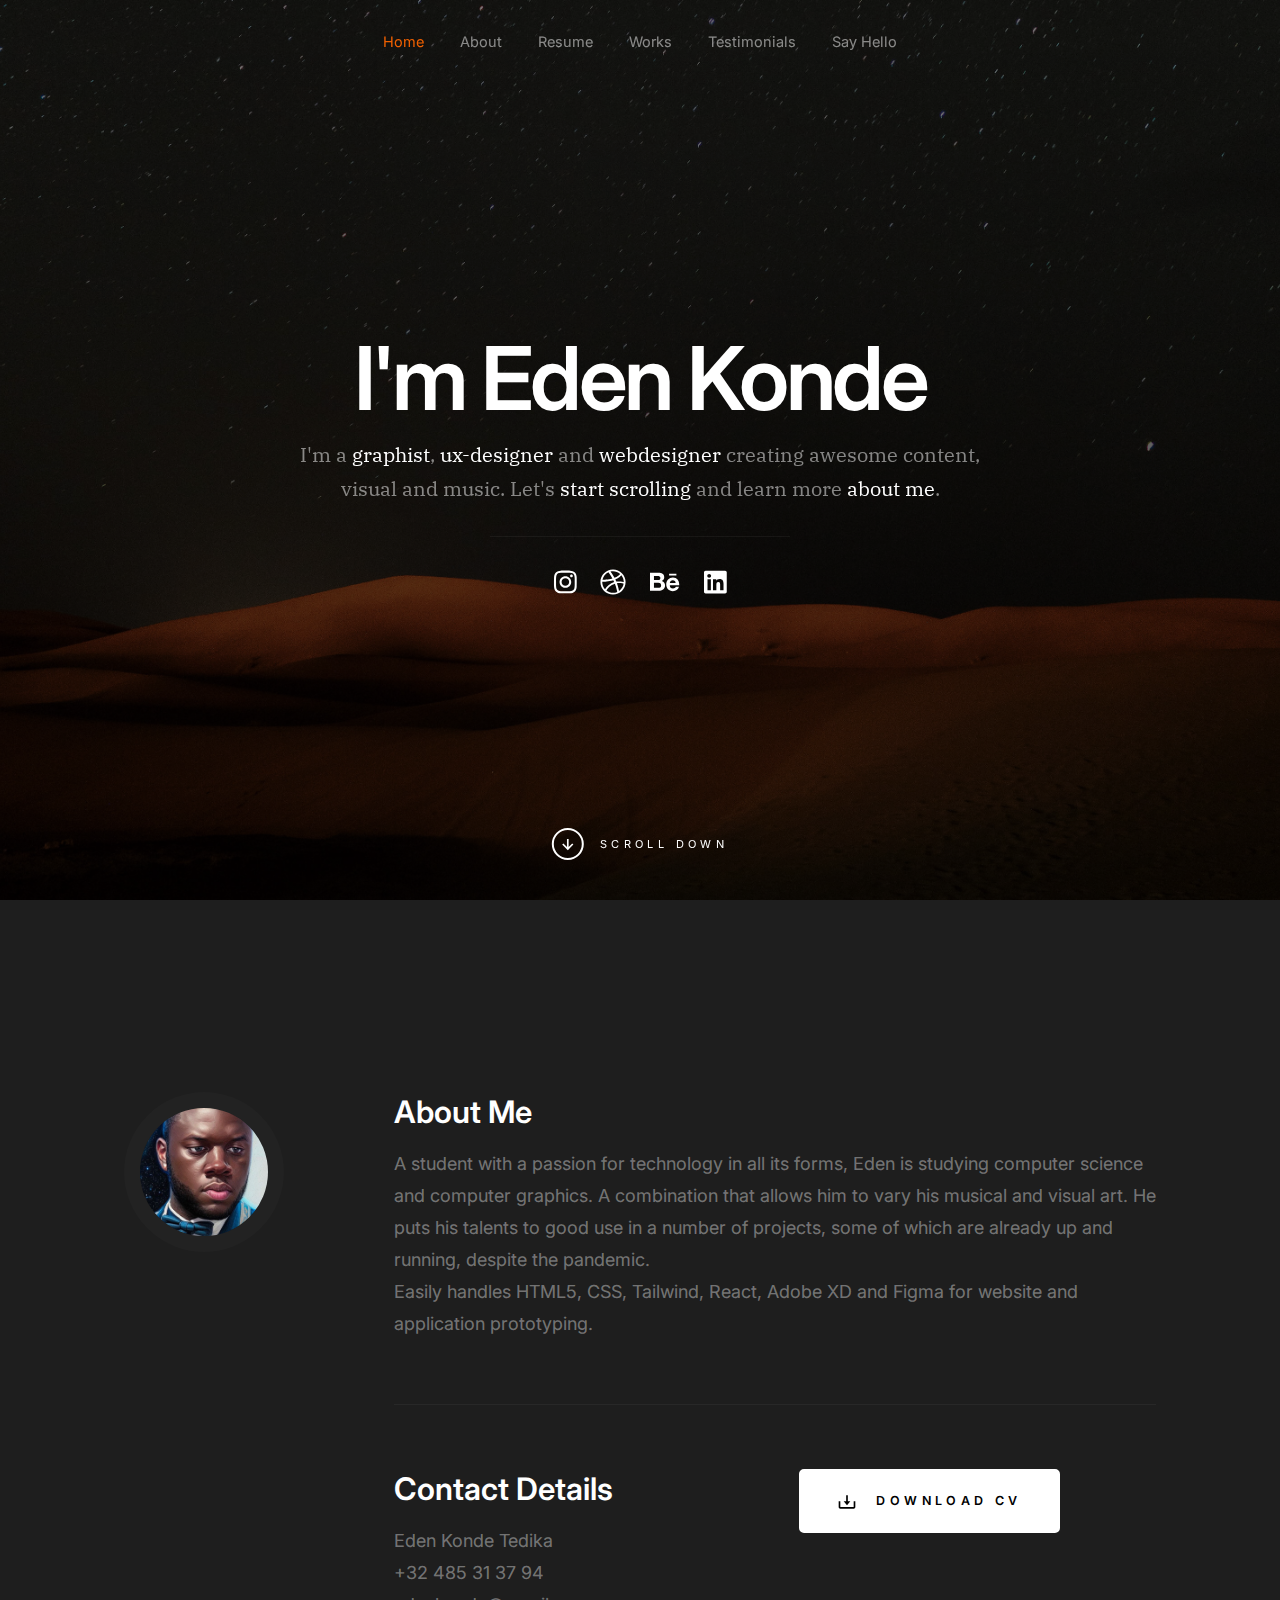
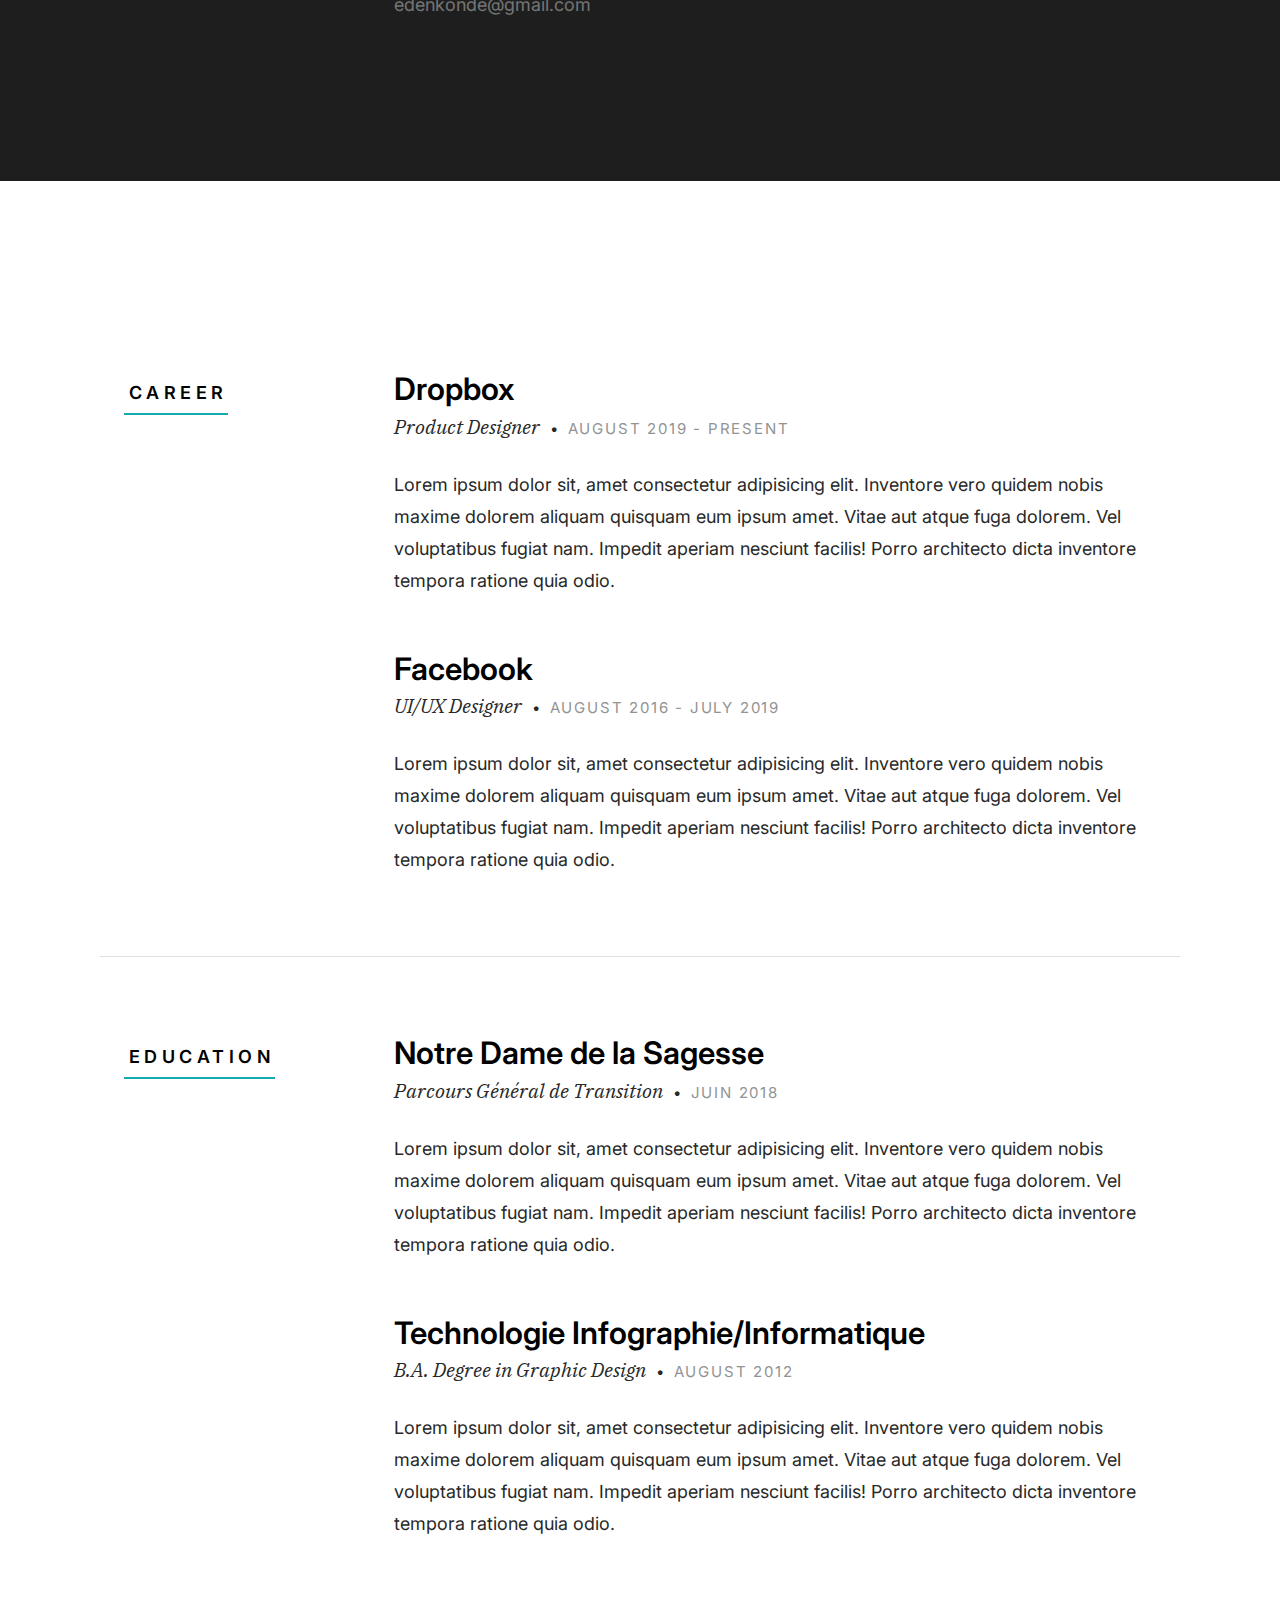
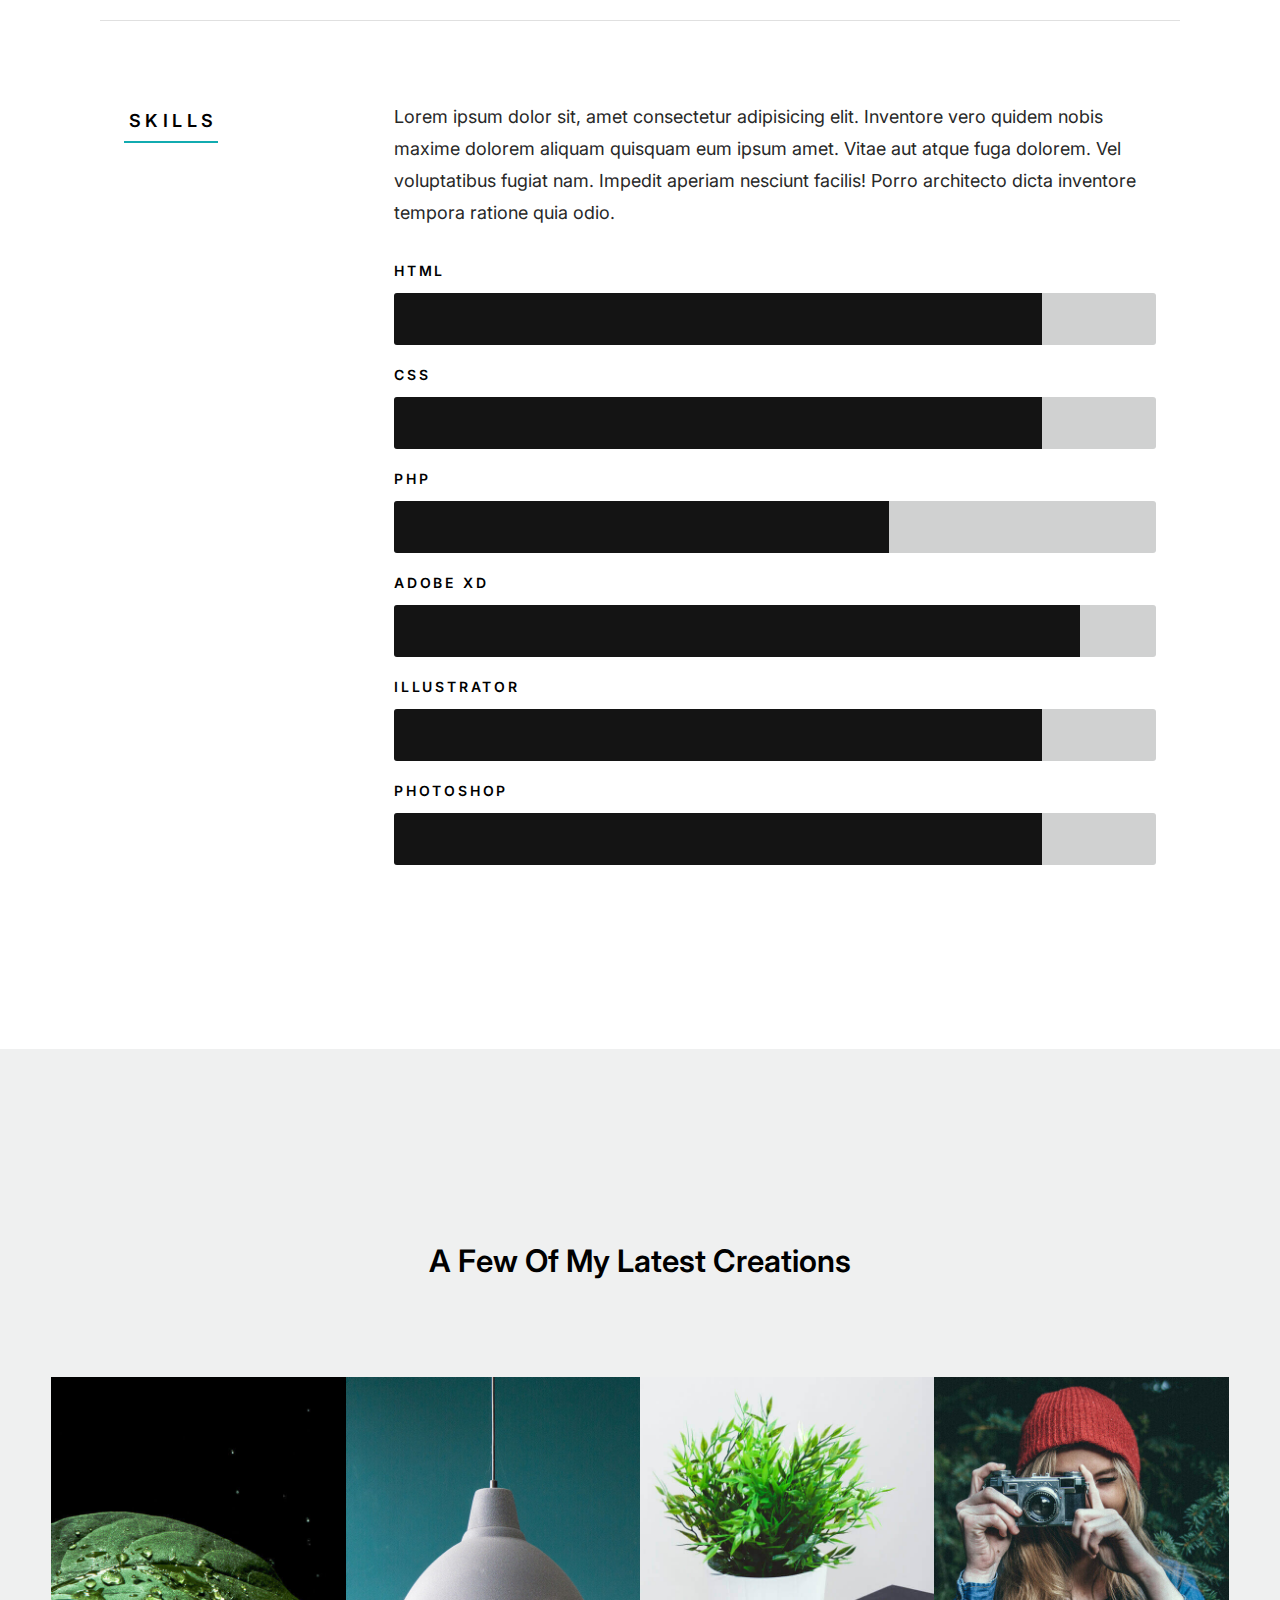
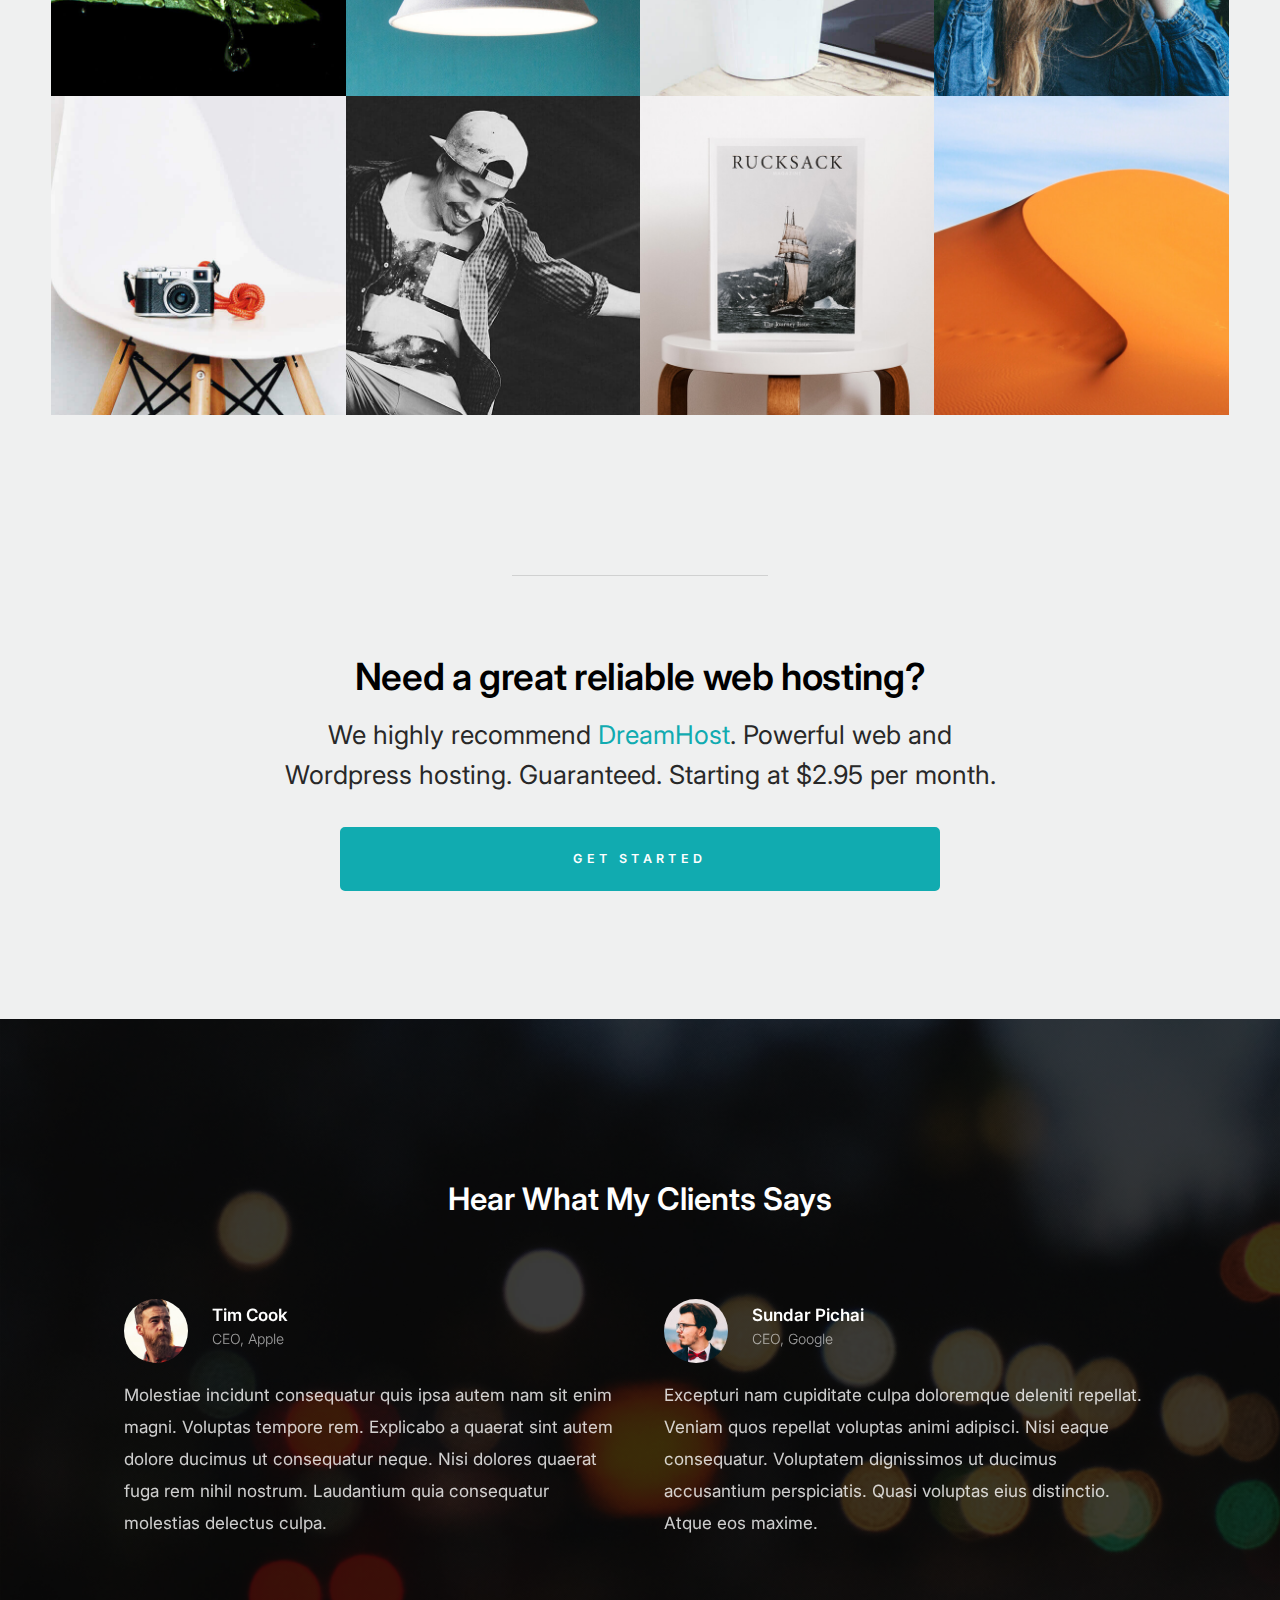
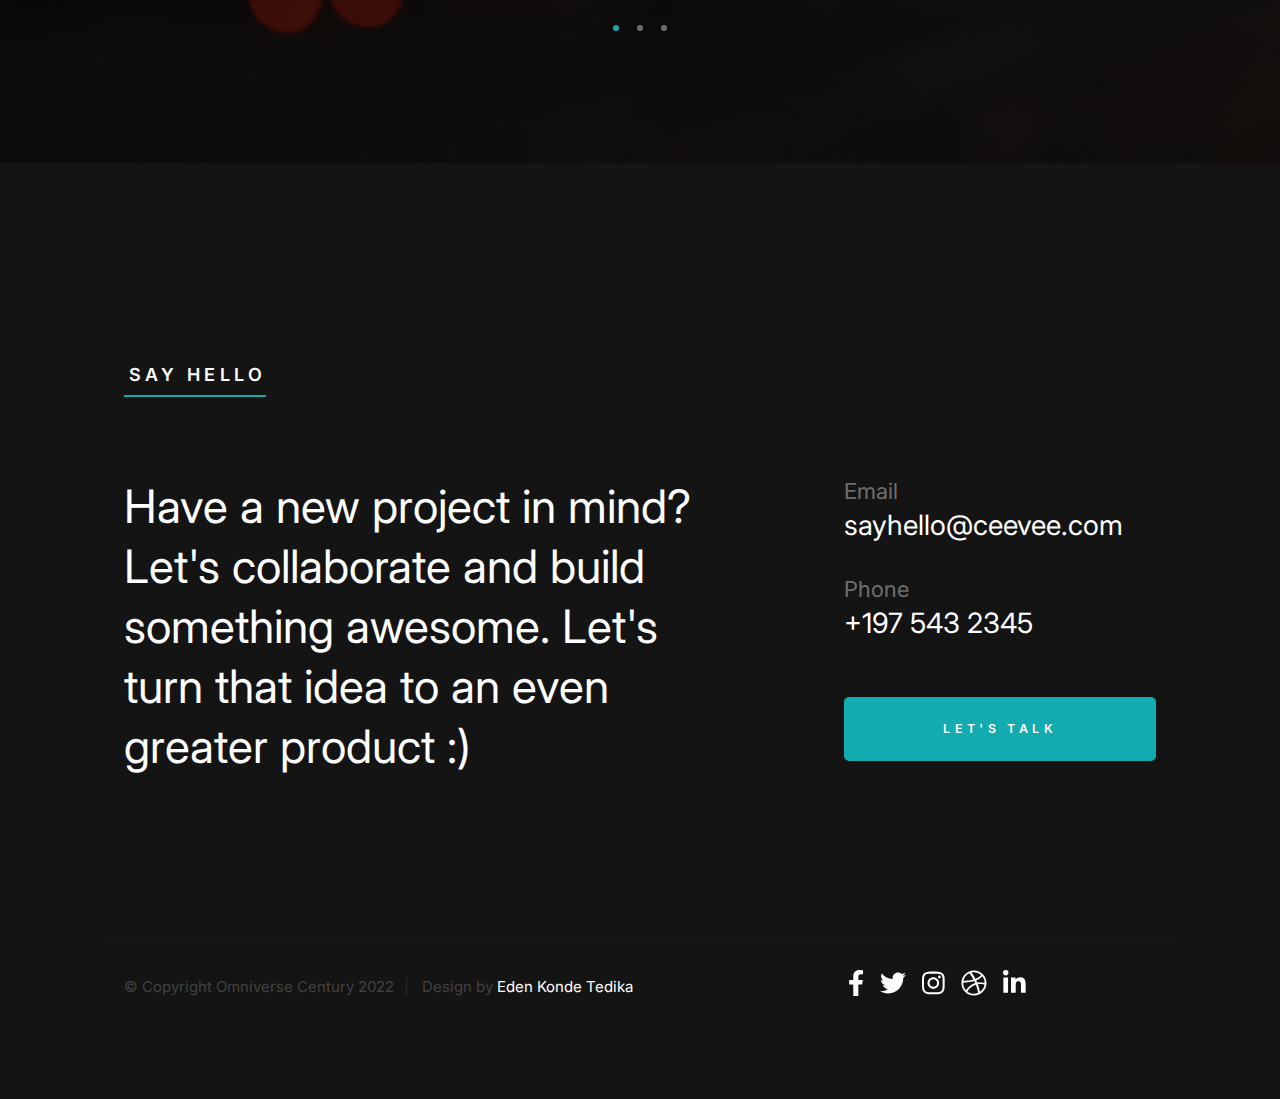
==== commit 2a3d5813: "Changement de style. Ajout de contenu" ====
--- a/index.html
+++ b/index.html
@@ -1,5 +1,6 @@
 <!DOCTYPE html>
 <html class="no-js" lang="en">
+
 <head>
 
     <!--- basic page needs
@@ -56,7 +57,7 @@
                 </ul>
             </nav>
         </div> <!-- end row -->
-        
+
         <a class="s-header__menu-toggle" href="#0" title="Menu">
             <span class="s-header__menu-icon"></span>
         </a>
@@ -77,17 +78,21 @@
                     <h1>I'm Eden Konde</h1>
 
                     <h3>
-                    I'm a manila based <span>graphic designer</span>, <span>illustrator</span> and <span>webdesigner</span> creating awesome content, visual and music. Let's <a class="smoothscroll" href="#about">start scrolling</a>
-                    and learn more <a class="smoothscroll" href="#about">about me</a>.
+                        I'm a <span>graphist</span>, <span>ux-designer</span> and
+                        <span>webdesigner</span> creating awesome content, visual and music. Let's <a
+                            class="smoothscroll" href="#about">start scrolling</a>
+                        and learn more <a class="smoothscroll" href="#about">about me</a>.
                     </h3>
 
                     <div class="s-hero__content-social">
-                        <a href="#0"><i class="fab fa-facebook-square" aria-hidden="true"></i></a>
-                        <a href="#0"><i class="fab fa-twitter" aria-hidden="true"></i></a>
-                        <a href="#0"><i class="fab fa-instagram" aria-hidden="true"></i></a>
-                        <a href="#0"><i class="fab fa-dribbble" aria-hidden="true"></i></a>
-                        <a href="#0"><i class="fab fa-behance" aria-hidden="true"></i></a>
-                        <a href="#0"><i class="fab fa-linkedin" aria-hidden="true"></i></a>
+                        <a href="https://www.instagram.com/omniverseart/"><i class="fab fa-instagram"
+                                aria-hidden="true"></i></a>
+                        <a href="https://dribbble.com/edenmaestro"><i class="fab fa-dribbble"
+                                aria-hidden="true"></i></a>
+                        <a href="https://www.behance.net/edenkonde85f6"><i class="fab fa-behance"
+                                aria-hidden="true"></i></a>
+                        <a href="https://www.linkedin.com/in/eden-k-9bb916125"><i class="fab fa-linkedin"
+                                aria-hidden="true"></i></a>
                     </div>
 
                 </div> <!-- end s-hero__content-about -->
@@ -98,7 +103,12 @@
         <div class="s-hero__scroll">
             <a href="#about" class="s-hero__scroll-link smoothscroll">
                 <span class="scroll-arrow">
-                    <svg xmlns="http://www.w3.org/2000/svg" width="24" height="24" viewBox="0 0 24 24" style="fill:rgba(0, 0, 0, 1);transform:;-ms-filter:"><path d="M18.707 12.707L17.293 11.293 13 15.586 13 6 11 6 11 15.586 6.707 11.293 5.293 12.707 12 19.414z"></path></svg>
+                    <svg xmlns="http://www.w3.org/2000/svg" width="24" height="24" viewBox="0 0 24 24"
+                        style="fill:rgba(0, 0, 0, 1);transform:;-ms-filter:">
+                        <path
+                            d="M18.707 12.707L17.293 11.293 13 15.586 13 6 11 6 11 15.586 6.707 11.293 5.293 12.707 12 19.414z">
+                        </path>
+                    </svg>
                 </span>
                 <span class="scroll-text">Scroll Down</span>
             </a>
@@ -113,14 +123,20 @@
 
         <div class="row">
             <div class="column large-3 tab-12">
-                <img class="s-about__pic" src="images/avatars/IMG_1749 copie.jpg" alt="">
+                <img class="s-about__pic" src="images/avatars/IMG_0210.jpg" alt="">
             </div>
             <div class="column large-9 tab-12 s-about__content">
                 <h3>About Me</h3>
                 <p>
-                Etudiant friand de technologie sous toute ses formes, Eden est un étudiant en informatique et infographie. Une combine qui lui permet de varier son art musical et son art visuel. Il met à disposition ses talents pour plusieurs dans divers projets qui voient le jour et d'autres en pleine préparation malgré la pandémie.
-<br>
-                Manie facilement le HTML5, CSS et Adobe XD pour prototypage de site web et application.
+                    A student with a passion for technology in all its forms, Eden is studying computer science and
+                    computer graphics. A combination that allows him to vary his musical and visual art. He puts his
+                    talents to good use in a number of projects, some of which are already up and running, despite the
+                    pandemic.
+
+
+                    <br>
+                    Easily handles HTML5, CSS, Tailwind, React, Adobe XD and Figma for website and application
+                    prototyping.
                 </p>
 
                 <hr>
@@ -128,19 +144,21 @@
                 <div class="row s-about__content-bottom">
                     <div class="column w-1000-stack">
                         <h3>Contact Details</h3>
-    
+
                         <p>
-                        Eden Konde Tedika <br>
-                        1000 Bruxelles, Rue de la Paix 93 <br>
-                        <br>
-                        <a href="tel:+1975432345">+32 485 31 37 94</a> <br>
-                        <a href="mailto:#0">edenkonde@gmail.com</a>
+                            Eden Konde Tedika <br>
+                            <a href="tel:+1975432345">+32 485 31 37 94</a> <br>
+                            <a href="mailto:#0">edenkonde@gmail.com</a>
                         </p>
-                        
+
                     </div>
                     <div class="column w-1000-stack">
-                        <a href="#0" class="btn btn--download">
-                            <svg xmlns="http://www.w3.org/2000/svg" width="24" height="24" viewBox="0 0 24 24" style="fill:rgba(0, 0, 0, 1);transform:;-ms-filter:"><path d="M12 16L16 11 13 11 13 4 11 4 11 11 8 11z"></path><path d="M20,18H4v-7H2v7c0,1.103,0.897,2,2,2h16c1.103,0,2-0.897,2-2v-7h-2V18z"></path></svg>
+                        <a href="/pdf/CV_EdenK6ENG.pdf" class="btn btn--download">
+                            <svg xmlns="http://www.w3.org/2000/svg" width="24" height="24" viewBox="0 0 24 24"
+                                style="fill:rgba(0, 0, 0, 1);transform:;-ms-filter:">
+                                <path d="M12 16L16 11 13 11 13 4 11 4 11 11 8 11z"></path>
+                                <path d="M20,18H4v-7H2v7c0,1.103,0.897,2,2,2h16c1.103,0,2-0.897,2-2v-7h-2V18z"></path>
+                            </svg>
                             Download CV
                         </a>
                     </div>
@@ -154,7 +172,7 @@
     <!-- resume
     ================================================== -->
     <section id="resume" class="s-resume target-section">
-        
+
         <div class="row s-resume__section">
             <div class="column large-3 tab-12">
                 <h3 class="section-header-allcaps">Career</h3>
@@ -165,7 +183,7 @@
                     <div class="resume-block__header">
                         <h4 class="h3">Dropbox</h4>
                         <p class="resume-block__header-meta">
-                            <span>Product Designer</span> 
+                            <span>Product Designer</span>
                             <span class="resume-block__header-date">
                                 August 2019 - Present
                             </span>
@@ -173,10 +191,10 @@
                     </div>
 
                     <p>
-                    Lorem ipsum dolor sit, amet consectetur adipisicing elit. Inventore 
-                    vero quidem nobis maxime dolorem aliquam quisquam eum ipsum amet. Vitae 
-                    aut atque fuga dolorem. Vel voluptatibus fugiat nam. Impedit aperiam 
-                    nesciunt facilis! Porro architecto dicta inventore tempora ratione quia odio.
+                        Lorem ipsum dolor sit, amet consectetur adipisicing elit. Inventore
+                        vero quidem nobis maxime dolorem aliquam quisquam eum ipsum amet. Vitae
+                        aut atque fuga dolorem. Vel voluptatibus fugiat nam. Impedit aperiam
+                        nesciunt facilis! Porro architecto dicta inventore tempora ratione quia odio.
                     </p>
 
                 </div> <!-- end resume-block -->
@@ -186,7 +204,7 @@
                     <div class="resume-block__header">
                         <h4 class="h3">Facebook</h4>
                         <p class="resume-block__header-meta">
-                            <span>UI/UX Designer</span> 
+                            <span>UI/UX Designer</span>
                             <span class="resume-block__header-date">
                                 August 2016 - July 2019
                             </span>
@@ -194,10 +212,10 @@
                     </div>
 
                     <p>
-                    Lorem ipsum dolor sit, amet consectetur adipisicing elit. Inventore 
-                    vero quidem nobis maxime dolorem aliquam quisquam eum ipsum amet. Vitae 
-                    aut atque fuga dolorem. Vel voluptatibus fugiat nam. Impedit aperiam 
-                    nesciunt facilis! Porro architecto dicta inventore tempora ratione quia odio.
+                        Lorem ipsum dolor sit, amet consectetur adipisicing elit. Inventore
+                        vero quidem nobis maxime dolorem aliquam quisquam eum ipsum amet. Vitae
+                        aut atque fuga dolorem. Vel voluptatibus fugiat nam. Impedit aperiam
+                        nesciunt facilis! Porro architecto dicta inventore tempora ratione quia odio.
                     </p>
 
                 </div> <!-- end resume-block -->
@@ -215,7 +233,7 @@
                     <div class="resume-block__header">
                         <h4 class="h3">Notre Dame de la Sagesse</h4>
                         <p class="resume-block__header-meta">
-                            <span>Parcours Général de Transition</span> 
+                            <span>Parcours Général de Transition</span>
                             <span class="resume-block__header-date">
                                 JUIN 2018
                             </span>
@@ -223,10 +241,10 @@
                     </div>
 
                     <p>
-                    Lorem ipsum dolor sit, amet consectetur adipisicing elit. Inventore 
-                    vero quidem nobis maxime dolorem aliquam quisquam eum ipsum amet. Vitae 
-                    aut atque fuga dolorem. Vel voluptatibus fugiat nam. Impedit aperiam 
-                    nesciunt facilis! Porro architecto dicta inventore tempora ratione quia odio.
+                        Lorem ipsum dolor sit, amet consectetur adipisicing elit. Inventore
+                        vero quidem nobis maxime dolorem aliquam quisquam eum ipsum amet. Vitae
+                        aut atque fuga dolorem. Vel voluptatibus fugiat nam. Impedit aperiam
+                        nesciunt facilis! Porro architecto dicta inventore tempora ratione quia odio.
                     </p>
 
                 </div> <!-- end resume-block -->
@@ -236,7 +254,7 @@
                     <div class="resume-block__header">
                         <h4 class="h3">Technologie Infographie/Informatique</h4>
                         <p class="resume-block__header-meta">
-                            <span>B.A. Degree in Graphic Design</span> 
+                            <span>B.A. Degree in Graphic Design</span>
                             <span class="resume-block__header-date">
                                 August 2012
                             </span>
@@ -244,10 +262,10 @@
                     </div>
 
                     <p>
-                    Lorem ipsum dolor sit, amet consectetur adipisicing elit. Inventore 
-                    vero quidem nobis maxime dolorem aliquam quisquam eum ipsum amet. Vitae 
-                    aut atque fuga dolorem. Vel voluptatibus fugiat nam. Impedit aperiam 
-                    nesciunt facilis! Porro architecto dicta inventore tempora ratione quia odio.
+                        Lorem ipsum dolor sit, amet consectetur adipisicing elit. Inventore
+                        vero quidem nobis maxime dolorem aliquam quisquam eum ipsum amet. Vitae
+                        aut atque fuga dolorem. Vel voluptatibus fugiat nam. Impedit aperiam
+                        nesciunt facilis! Porro architecto dicta inventore tempora ratione quia odio.
                     </p>
 
                 </div> <!-- end resume-block -->
@@ -263,36 +281,36 @@
                 <div class="resume-block">
 
                     <p>
-                    Lorem ipsum dolor sit, amet consectetur adipisicing elit. Inventore 
-                    vero quidem nobis maxime dolorem aliquam quisquam eum ipsum amet. Vitae 
-                    aut atque fuga dolorem. Vel voluptatibus fugiat nam. Impedit aperiam 
-                    nesciunt facilis! Porro architecto dicta inventore tempora ratione quia odio.
+                        Lorem ipsum dolor sit, amet consectetur adipisicing elit. Inventore
+                        vero quidem nobis maxime dolorem aliquam quisquam eum ipsum amet. Vitae
+                        aut atque fuga dolorem. Vel voluptatibus fugiat nam. Impedit aperiam
+                        nesciunt facilis! Porro architecto dicta inventore tempora ratione quia odio.
                     </p>
 
                     <ul class="skill-bars-fat">
                         <li>
-                        <div class="progress percent85"></div>
-                        <strong>HTML</strong>
+                            <div class="progress percent85"></div>
+                            <strong>HTML</strong>
                         </li>
                         <li>
-                        <div class="progress percent85"></div>
-                        <strong>CSS</strong>
+                            <div class="progress percent85"></div>
+                            <strong>CSS</strong>
                         </li>
                         <li>
-                        <div class="progress percent65"></div>
-                        <strong>PHP</strong>
+                            <div class="progress percent65"></div>
+                            <strong>PHP</strong>
                         </li>
                         <li>
-                        <div class="progress percent90"></div>
-                        <strong>ADOBE XD</strong>
+                            <div class="progress percent90"></div>
+                            <strong>ADOBE XD</strong>
                         </li>
                         <li>
-                        <div class="progress percent85"></div>
-                        <strong>Illustrator</strong>
+                            <div class="progress percent85"></div>
+                            <strong>Illustrator</strong>
                         </li>
                         <li>
-                        <div class="progress percent85"></div>
-                        <strong>Photoshop</strong>
+                            <div class="progress percent85"></div>
+                            <strong>Photoshop</strong>
                         </li>
                     </ul>
 
@@ -318,64 +336,56 @@
 
             <div class="column folio-item">
                 <a href="#modal-01" class="folio-item__thumb">
-                    <img src="images/portfolio/droplet.jpg" 
-                         srcset="images/portfolio/droplet.jpg 1x, 
+                    <img src="images/portfolio/droplet.jpg" srcset="images/portfolio/droplet.jpg 1x, 
                                  images/portfolio/droplet@2x.jpg 2x" alt="">
                 </a>
             </div> <!-- end folio-item -->
 
             <div class="column folio-item">
                 <a href="#modal-02" class="folio-item__thumb">
-                    <img src="images/portfolio/lamp.jpg" 
-                         srcset="images/portfolio/lamp.jpg 1x, 
+                    <img src="images/portfolio/lamp.jpg" srcset="images/portfolio/lamp.jpg 1x, 
                                  images/portfolio/lamp@2x.jpg 2x" alt="">
                 </a>
             </div> <!-- end folio-item -->
 
             <div class="column folio-item">
                 <a href="#modal-03" class="folio-item__thumb">
-                    <img src="images/portfolio/minimalismo.jpg" 
-                         srcset="images/portfolio/minimalismo.jpg 1x, 
+                    <img src="images/portfolio/minimalismo.jpg" srcset="images/portfolio/minimalismo.jpg 1x, 
                                  images/portfolio/minimalismo@2x.jpg 2x" alt="">
                 </a>
             </div> <!-- end folio-item -->
 
             <div class="column folio-item">
                 <a href="#modal-04" class="folio-item__thumb">
-                    <img src="images/portfolio/shutterbug.jpg" 
-                         srcset="images/portfolio/shutterbug.jpg 1x, 
+                    <img src="images/portfolio/shutterbug.jpg" srcset="images/portfolio/shutterbug.jpg 1x, 
                                  images/portfolio/shutterbug@2x.jpg 2x" alt="">
                 </a>
             </div> <!-- end folio-item -->
 
             <div class="column folio-item">
                 <a href="#modal-05" class="folio-item__thumb">
-                    <img src="images/portfolio/fuji.jpg" 
-                         srcset="images/portfolio/fuji.jpg 1x, 
+                    <img src="images/portfolio/fuji.jpg" srcset="images/portfolio/fuji.jpg 1x, 
                                  images/portfolio/fuji@2x.jpg 2x" alt="">
                 </a>
             </div> <!-- end folio-item -->
 
             <div class="column folio-item">
                 <a href="#modal-06" class="folio-item__thumb">
-                    <img src="images/portfolio/skaterboy.jpg" 
-                         srcset="images/portfolio/skaterboy.jpg 1x, 
+                    <img src="images/portfolio/skaterboy.jpg" srcset="images/portfolio/skaterboy.jpg 1x, 
                                  images/portfolio/skaterboy@2x.jpg 2x" alt="">
                 </a>
             </div> <!-- end folio-item -->
 
             <div class="column folio-item">
                 <a href="#modal-07" class="folio-item__thumb">
-                    <img src="images/portfolio/rucksack.jpg" 
-                         srcset="images/portfolio/rucksack.jpg 1x, 
+                    <img src="images/portfolio/rucksack.jpg" srcset="images/portfolio/rucksack.jpg 1x, 
                                  images/portfolio/rucksack@2x.jpg 2x" alt="">
                 </a>
             </div> <!-- end folio-item -->
 
             <div class="column folio-item">
                 <a href="#modal-08" class="folio-item__thumb">
-                    <img src="images/portfolio/sanddunes.jpg" 
-                         srcset="images/portfolio/sanddunes.jpg 1x, 
+                    <img src="images/portfolio/sanddunes.jpg" srcset="images/portfolio/sanddunes.jpg 1x, 
                                  images/portfolio/sanddunes@2x.jpg 2x" alt="">
                 </a>
             </div> <!-- end folio-item -->
@@ -388,16 +398,17 @@
         <div id="modal-01" hidden>
             <div class="modal-popup">
                 <img src="images/portfolio/gallery/g-droplet.jpg" alt="" />
-    
+
                 <div class="modal-popup__desc">
                     <h5>Droplet</h5>
-                    <p>Odio soluta enim quos sit asperiores rerum rerum repudiandae cum. Vel voluptatem alias qui assumenda iure et expedita voluptatem. Ratione officiis quae.</p>
+                    <p>Odio soluta enim quos sit asperiores rerum rerum repudiandae cum. Vel voluptatem alias qui
+                        assumenda iure et expedita voluptatem. Ratione officiis quae.</p>
                     <ul class="modal-popup__cat">
                         <li>Branding</li>
                         <li>Product Design</li>
                     </ul>
                 </div>
-    
+
                 <a href="https://www.behance.net/" class="modal-popup__details">Project link</a>
             </div>
         </div> <!-- end modal -->
@@ -405,15 +416,16 @@
         <div id="modal-02" hidden>
             <div class="modal-popup">
                 <img src="images/portfolio/gallery/g-lamp.jpg" alt="" />
-    
+
                 <div class="modal-popup__desc">
                     <h5>The Lamp</h5>
-                    <p>Proin gravida nibh vel velit auctor aliquet. Aenean sollicitudin, lorem quis bibendum auctor, nisi elit consequat ipsum, nec sagittis sem nibh id elit.</p>
+                    <p>Proin gravida nibh vel velit auctor aliquet. Aenean sollicitudin, lorem quis bibendum auctor,
+                        nisi elit consequat ipsum, nec sagittis sem nibh id elit.</p>
                     <ul class="modal-popup__cat">
                         <li>Branding</li>
                     </ul>
                 </div>
-    
+
                 <a href="https://www.behance.net/" class="modal-popup__details">Project link</a>
             </div>
         </div> <!-- end modal -->
@@ -421,15 +433,16 @@
         <div id="modal-03" hidden>
             <div class="modal-popup">
                 <img src="images/portfolio/gallery/g-minimalismo.jpg" alt="" />
-    
+
                 <div class="modal-popup__desc">
                     <h5>Minimalismo</h5>
-                    <p>Exercitationem reprehenderit quod explicabo consequatur aliquid ut magni ut. Deleniti quo corrupti illum velit eveniet ratione necessitatibus ipsam mollitia.</p>
+                    <p>Exercitationem reprehenderit quod explicabo consequatur aliquid ut magni ut. Deleniti quo
+                        corrupti illum velit eveniet ratione necessitatibus ipsam mollitia.</p>
                     <ul class="modal-popup__cat">
                         <li>Product Design</li>
                     </ul>
                 </div>
-    
+
                 <a href="https://www.behance.net/" class="modal-popup__details">Project link</a>
             </div>
         </div> <!-- end modal -->
@@ -437,15 +450,16 @@
         <div id="modal-04" hidden>
             <div class="modal-popup">
                 <img src="images/portfolio/gallery/g-shutterbug.jpg" alt="" />
-    
+
                 <div class="modal-popup__desc">
                     <h5>Shutterbug</h5>
-                    <p>Dolores velit qui quos nobis. Aliquam delectus voluptas quos possimus non voluptatem voluptas voluptas. Est doloribus eligendi porro doloribus voluptatum.</p>
+                    <p>Dolores velit qui quos nobis. Aliquam delectus voluptas quos possimus non voluptatem voluptas
+                        voluptas. Est doloribus eligendi porro doloribus voluptatum.</p>
                     <ul class="modal-popup__cat">
                         <li>E-Commerce</li>
                     </ul>
                 </div>
-    
+
                 <a href="https://www.behance.net/" class="modal-popup__details">Project link</a>
             </div>
         </div> <!-- end modal -->
@@ -454,15 +468,16 @@
             <div class="modal-popup">
 
                 <img src="images/portfolio/gallery/g-fuji.jpg" alt="" />
-    
+
                 <div class="modal-popup__desc">
                     <h5>Fuji</h5>
-                    <p>Proin gravida nibh vel velit auctor aliquet. Aenean sollicitudin, lorem quis bibendum auctor, nisi elit consequat ipsum, nec sagittis sem nibh id elit.</p>
+                    <p>Proin gravida nibh vel velit auctor aliquet. Aenean sollicitudin, lorem quis bibendum auctor,
+                        nisi elit consequat ipsum, nec sagittis sem nibh id elit.</p>
                     <ul class="modal-popup__cat">
                         <li>Product Design</li>
                     </ul>
                 </div>
-    
+
                 <a href="https://www.behance.net/" class="modal-popup__details">Project link</a>
             </div>
         </div> <!-- end modal -->
@@ -470,16 +485,17 @@
         <div id="modal-06" hidden>
             <div class="modal-popup">
                 <img src="images/portfolio/gallery/g-skaterboy.jpg" alt="" />
-    
+
                 <div class="modal-popup__desc">
                     <h5>Skaterboy</h5>
-                    <p>Quisquam vel libero consequuntur autem voluptas. Qui aut vero. Omnis fugit mollitia cupiditate voluptas. Aenean sollicitudin, lorem quis bibendum auctor.</p>
+                    <p>Quisquam vel libero consequuntur autem voluptas. Qui aut vero. Omnis fugit mollitia cupiditate
+                        voluptas. Aenean sollicitudin, lorem quis bibendum auctor.</p>
                     <ul class="modal-popup__cat">
                         <li>Branding</li>
                         <li>Product Design</li>
                     </ul>
                 </div>
-    
+
                 <a href="https://www.behance.net/" class="modal-popup__details">Project link</a>
             </div>
         </div> <!-- end modal -->
@@ -487,16 +503,17 @@
         <div id="modal-07" hidden>
             <div class="modal-popup">
                 <img src="images/portfolio/gallery/g-rucksack.jpg" alt="" />
-    
+
                 <div class="modal-popup__desc">
                     <h5>Rucksack</h5>
-                    <p>Odio soluta enim quos sit asperiores rerum rerum repudiandae cum. Vel voluptatem alias qui assumenda iure et expedita voluptatem. Ratione officiis quae.</p>
+                    <p>Odio soluta enim quos sit asperiores rerum rerum repudiandae cum. Vel voluptatem alias qui
+                        assumenda iure et expedita voluptatem. Ratione officiis quae.</p>
                     <ul class="modal-popup__cat">
                         <li>Branding</li>
                         <li>Product Design</li>
                     </ul>
                 </div>
-    
+
                 <a href="https://www.behance.net/" class="modal-popup__details">Project link</a>
             </div>
         </div> <!-- end modal -->
@@ -504,15 +521,16 @@
         <div id="modal-08" hidden>
             <div class="modal-popup">
                 <img src="images/portfolio/gallery/g-sanddunes.jpg" alt="" />
-    
+
                 <div class="modal-popup__desc">
                     <h5>Sand Dunes</h5>
-                    <p>Proin gravida nibh vel velit auctor aliquet. Aenean sollicitudin, lorem quis bibendum auctor, nisi elit consequat ipsum, nec sagittis sem nibh id elit.</p>
+                    <p>Proin gravida nibh vel velit auctor aliquet. Aenean sollicitudin, lorem quis bibendum auctor,
+                        nisi elit consequat ipsum, nec sagittis sem nibh id elit.</p>
                     <ul class="modal-popup__cat">
                         <li>Web Design</li>
                     </ul>
                 </div>
-    
+
                 <a href="https://www.behance.net/" class="modal-popup__details">Project link</a>
             </div>
         </div> <!-- end modal -->
@@ -536,9 +554,9 @@
         <div class="row cta-content">
             <div class="column">
                 <p>
-                We highly recommend <a href="https://www.dreamhost.com/r.cgi?287326">DreamHost</a>.
-                Powerful web and Wordpress hosting. Guaranteed.
-                Starting at $2.95 per month.
+                    We highly recommend <a href="https://www.dreamhost.com/r.cgi?287326">DreamHost</a>.
+                    Powerful web and Wordpress hosting. Guaranteed.
+                    Starting at $2.95 per month.
                 </p>
 
                 <a href="https://www.dreamhost.com/r.cgi?287326" class="btn btn--primary h-full-width">Get Started</a>
@@ -570,64 +588,74 @@
 
                         <div class="testimonial-slider__slide swiper-slide">
                             <div class="testimonial-slider__author">
-                                <img src="images/avatars/user-02.jpg" alt="Author image" class="testimonial-slider__avatar">
+                                <img src="images/avatars/user-02.jpg" alt="Author image"
+                                    class="testimonial-slider__avatar">
                                 <cite class="testimonial-slider__cite">
                                     <strong>Tim Cook</strong>
                                     <span>CEO, Apple</span>
                                 </cite>
                             </div>
                             <p>
-                            Molestiae incidunt consequatur quis ipsa autem nam sit enim magni. Voluptas tempore rem. 
-                            Explicabo a quaerat sint autem dolore ducimus ut consequatur neque.  Nisi dolores quaerat fuga rem nihil nostrum.
-                            Laudantium quia consequatur molestias delectus culpa.
+                                Molestiae incidunt consequatur quis ipsa autem nam sit enim magni. Voluptas tempore rem.
+                                Explicabo a quaerat sint autem dolore ducimus ut consequatur neque. Nisi dolores quaerat
+                                fuga rem nihil nostrum.
+                                Laudantium quia consequatur molestias delectus culpa.
                             </p>
                         </div> <!-- end testimonial-slider__slide -->
-        
+
                         <div class="testimonial-slider__slide swiper-slide">
                             <div class="testimonial-slider__author">
-                                <img src="images/avatars/user-03.jpg" alt="Author image" class="testimonial-slider__avatar">
+                                <img src="images/avatars/user-03.jpg" alt="Author image"
+                                    class="testimonial-slider__avatar">
                                 <cite class="testimonial-slider__cite">
                                     <strong>Sundar Pichai</strong>
                                     <span>CEO, Google</span>
                                 </cite>
                             </div>
                             <p>
-                            Excepturi nam cupiditate culpa doloremque deleniti repellat. Veniam quos repellat voluptas animi adipisci.
-                            Nisi eaque consequatur. Voluptatem dignissimos ut ducimus accusantium perspiciatis.
-                            Quasi voluptas eius distinctio. Atque eos maxime.
+                                Excepturi nam cupiditate culpa doloremque deleniti repellat. Veniam quos repellat
+                                voluptas animi adipisci.
+                                Nisi eaque consequatur. Voluptatem dignissimos ut ducimus accusantium perspiciatis.
+                                Quasi voluptas eius distinctio. Atque eos maxime.
                             </p>
                         </div> <!-- end testimonial-slider__slide -->
-        
+
                         <div class="testimonial-slider__slide swiper-slide">
                             <div class="testimonial-slider__author">
-                                <img src="images/avatars/user-04.jpg" alt="Author image" class="testimonial-slider__avatar">
+                                <img src="images/avatars/user-04.jpg" alt="Author image"
+                                    class="testimonial-slider__avatar">
                                 <cite class="testimonial-slider__cite">
                                     <strong>Satya Nadella</strong>
                                     <span>CEO, Microsoft</span>
                                 </cite>
                             </div>
                             <p>
-                            Repellat dignissimos libero. Qui sed at corrupti expedita voluptas odit. Nihil ea quia nesciunt. Ducimus aut sed ipsam.  
-                            Autem eaque officia cum exercitationem sunt voluptatum accusamus. Quasi voluptas eius distinctio.
-                            Voluptatem dignissimos ut.
+                                Repellat dignissimos libero. Qui sed at corrupti expedita voluptas odit. Nihil ea quia
+                                nesciunt. Ducimus aut sed ipsam.
+                                Autem eaque officia cum exercitationem sunt voluptatum accusamus. Quasi voluptas eius
+                                distinctio.
+                                Voluptatem dignissimos ut.
                             </p>
                         </div> <!-- end testimonial-slider__slide -->
 
                         <div class="testimonial-slider__slide swiper-slide">
                             <div class="testimonial-slider__author">
-                                <img src="images/avatars/user-05.jpg" alt="Author image" class="testimonial-slider__avatar">
+                                <img src="images/avatars/user-05.jpg" alt="Author image"
+                                    class="testimonial-slider__avatar">
                                 <cite class="testimonial-slider__cite">
                                     <strong>Jeff Bezos</strong>
                                     <span>CEO, Amazon</span>
                                 </cite>
                             </div>
                             <p>
-                            Nunc interdum lacus sit amet orci. Vestibulum dapibus nunc ac augue. Fusce vel dui. In ac felis 
-                            quis tortor malesuada pretium. Curabitur vestibulum aliquam leo. Qui sed at corrupti expedita voluptas odit. 
-                            Nihil ea quia nesciunt. Ducimus aut sed ipsam.
+                                Nunc interdum lacus sit amet orci. Vestibulum dapibus nunc ac augue. Fusce vel dui. In
+                                ac felis
+                                quis tortor malesuada pretium. Curabitur vestibulum aliquam leo. Qui sed at corrupti
+                                expedita voluptas odit.
+                                Nihil ea quia nesciunt. Ducimus aut sed ipsam.
                             </p>
                         </div> <!-- end testimonial-slider__slide -->
-    
+
                     </div> <!-- end testimonial slider swiper-wrapper -->
 
                     <div class="swiper-pagination"></div>
@@ -656,8 +684,8 @@
             <div class="column large-7 medium-12">
 
                 <h4 class="huge-text">
-                Have a new project in mind? Let's collaborate and build something awesome. 
-                Let's turn that idea to an even greater product :)
+                    Have a new project in mind? Let's collaborate and build something awesome.
+                    Let's turn that idea to an even greater product :)
                 </h4>
 
             </div>
@@ -687,7 +715,8 @@
                     </div>
 
                     <div class="column large-12">
-                        <a href="mailto:sayhello@ceevee.com" class="mailtoui btn btn--primary h-full-width">Let's Talk</a>
+                        <a href="mailto:sayhello@ceevee.com" class="mailtoui btn btn--primary h-full-width">Let's
+                            Talk</a>
                     </div>
                 </div> <!-- end contact-infos -->
 
@@ -695,7 +724,7 @@
         </div> <!-- s-contact__content -->
 
     </section> <!-- end s-contact -->
-    
+
 
     <!-- footer
     ================================================== -->
@@ -712,15 +741,17 @@
             </div>
 
             <div class="column large-7 medium-6 w-1000-stack ss-copyright">
-                <span>© Copyright Omniverse Century 2022</span> 
+                <span>© Copyright Omniverse Century 2022</span>
                 <span>Design by <a href="https://www.styleshout.com/">Eden Konde Tedika</a></span>
             </div>
         </div>
 
         <div class="ss-go-top">
             <a class="smoothscroll" title="Back to Top" href="#top">
-                <svg xmlns="http://www.w3.org/2000/svg" viewBox="0 0 24 24"><path d="M6 4h12v2H6zm5 10v6h2v-6h5l-6-6-6 6z"/></svg>
-             </a>
+                <svg xmlns="http://www.w3.org/2000/svg" viewBox="0 0 24 24">
+                    <path d="M6 4h12v2H6zm5 10v6h2v-6h5l-6-6-6 6z" />
+                </svg>
+            </a>
         </div> <!-- end ss-go-top -->
     </footer>
 
--- a/css/styles.css
+++ b/css/styles.css
@@ -1,7 +1,4 @@
 /* =================================================================== 
- * Ceevee Main Stylesheet
- * Template Ver. 2.0.0
- * 01-03-2021
  * ------------------------------------------------------------------
  *
  * TOC:
--- a/css/vendor.css
+++ b/css/vendor.css
@@ -1,7 +1,4 @@
 /* =================================================================== 
- *  Ceevee Vendor/Third Party CSS
- *  Template Ver. 2.0.0 
- *  01-03-2021
  *  ------------------------------------------------------------------
  *
  * TOC:
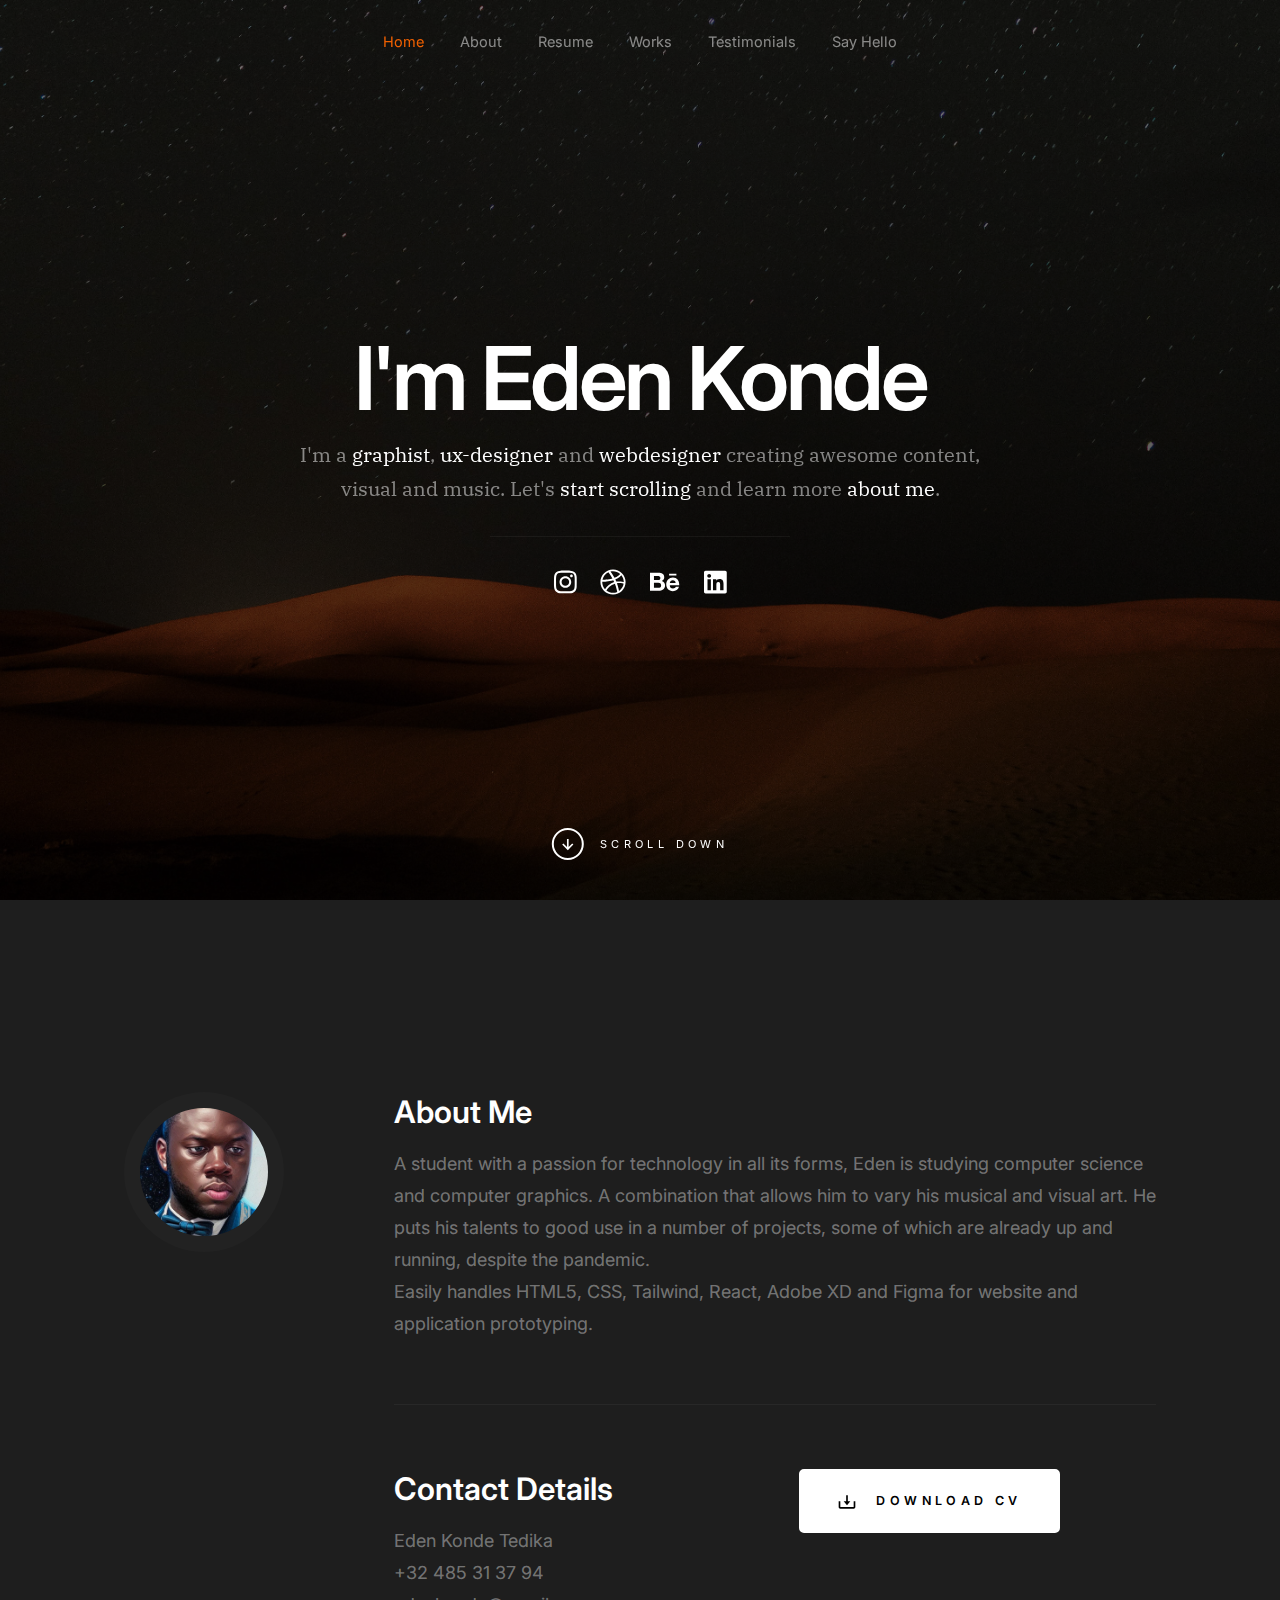
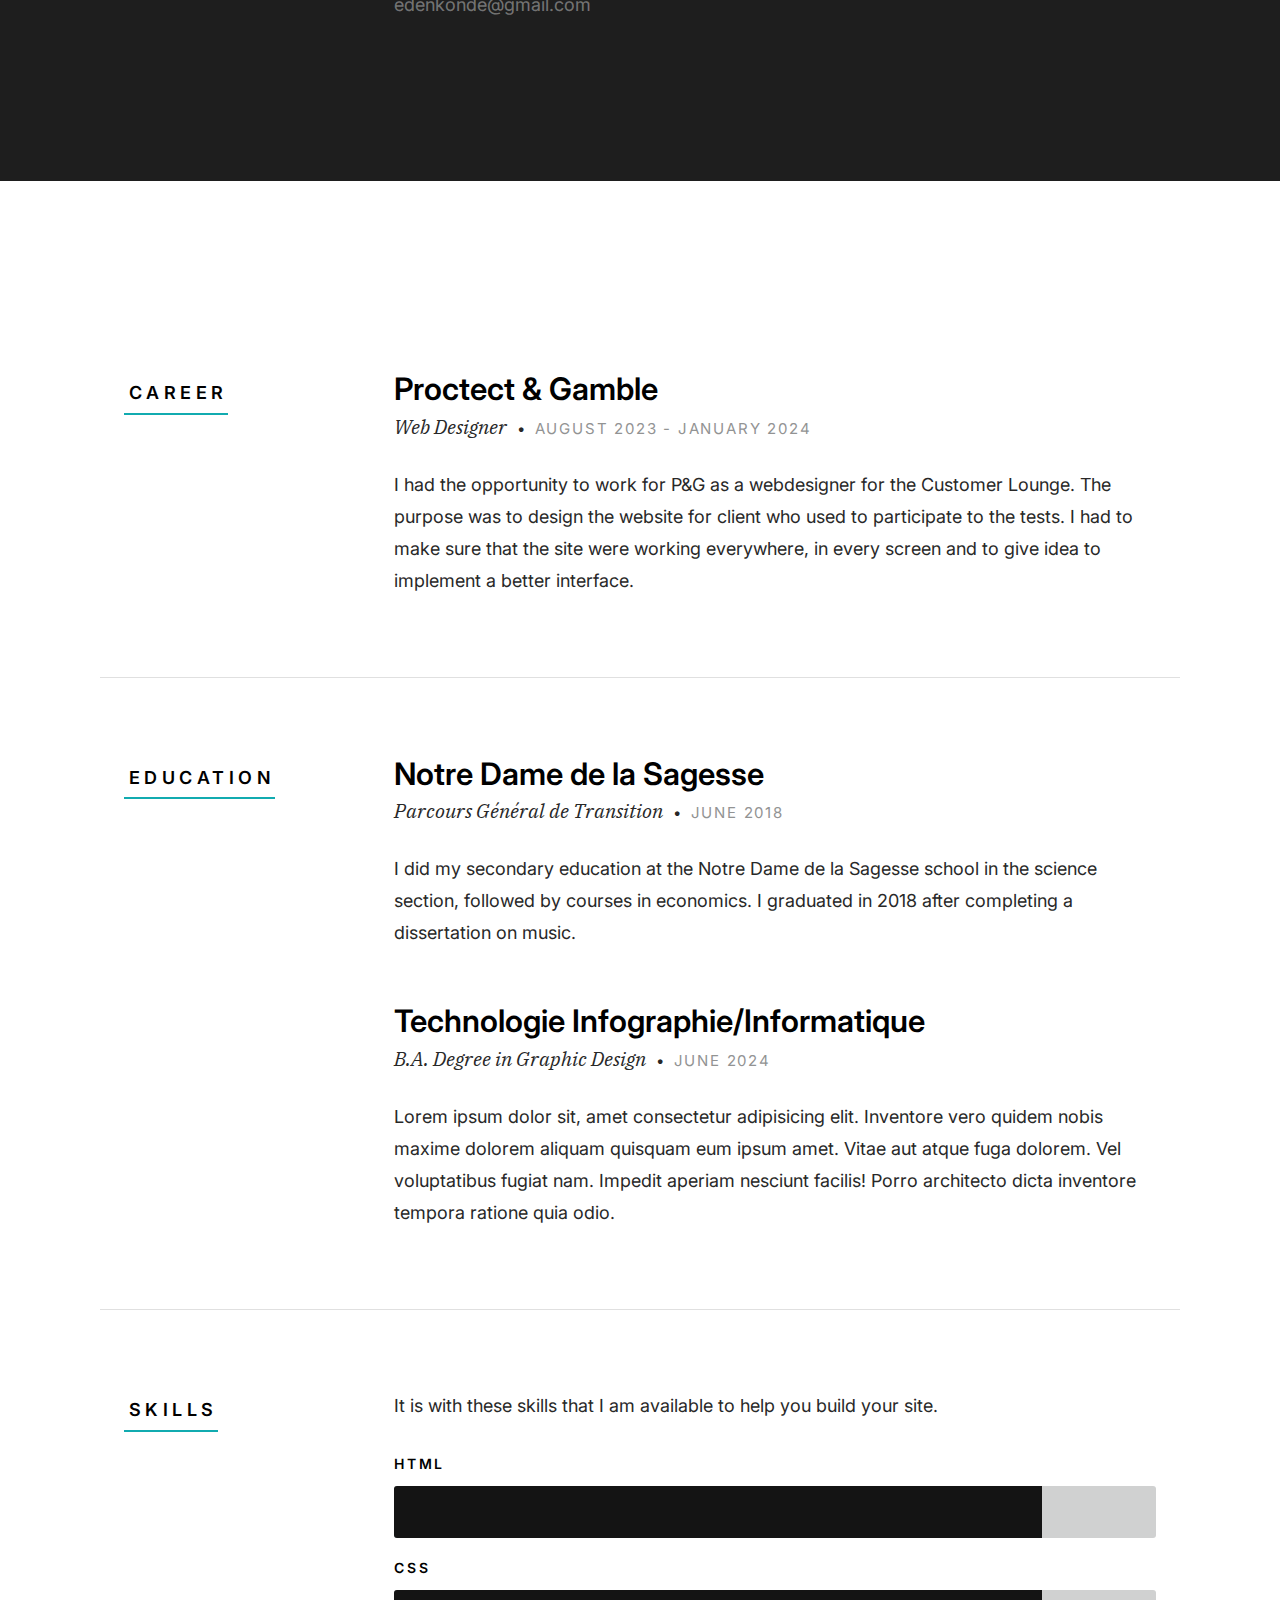
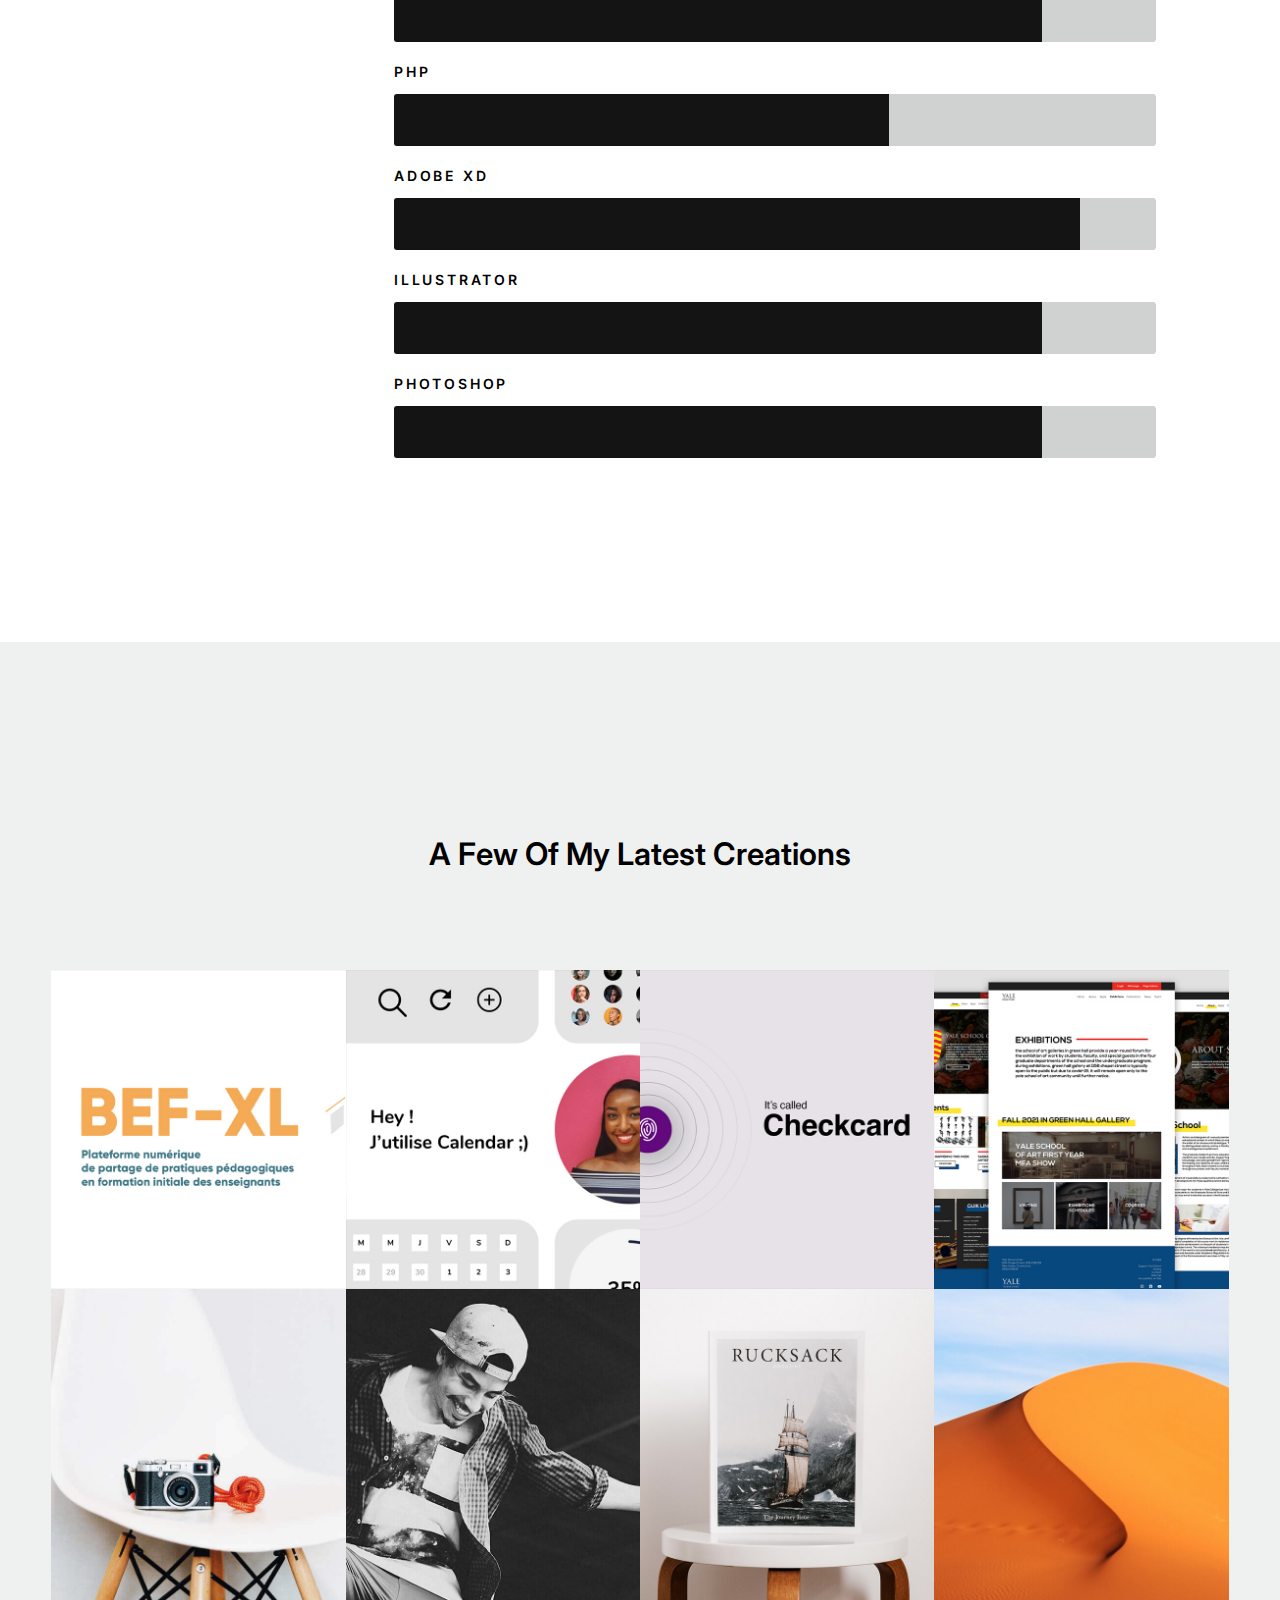
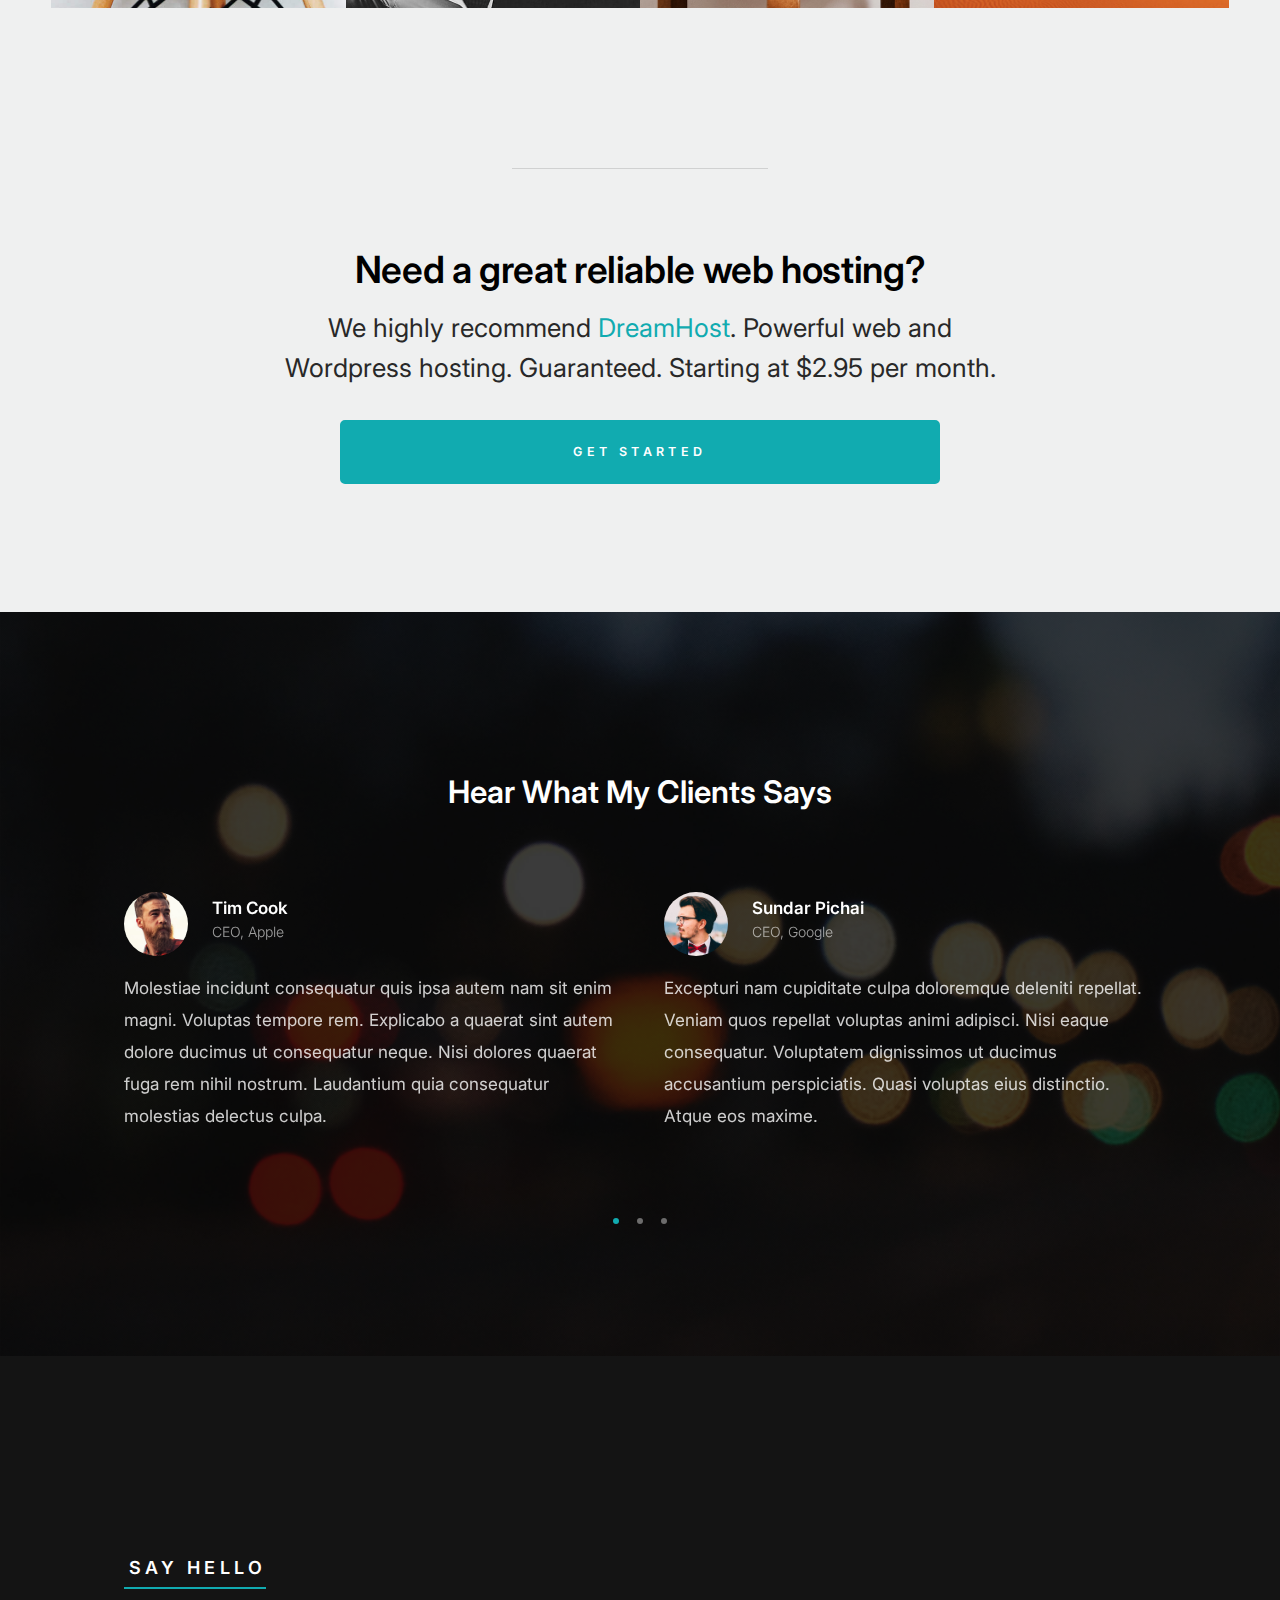
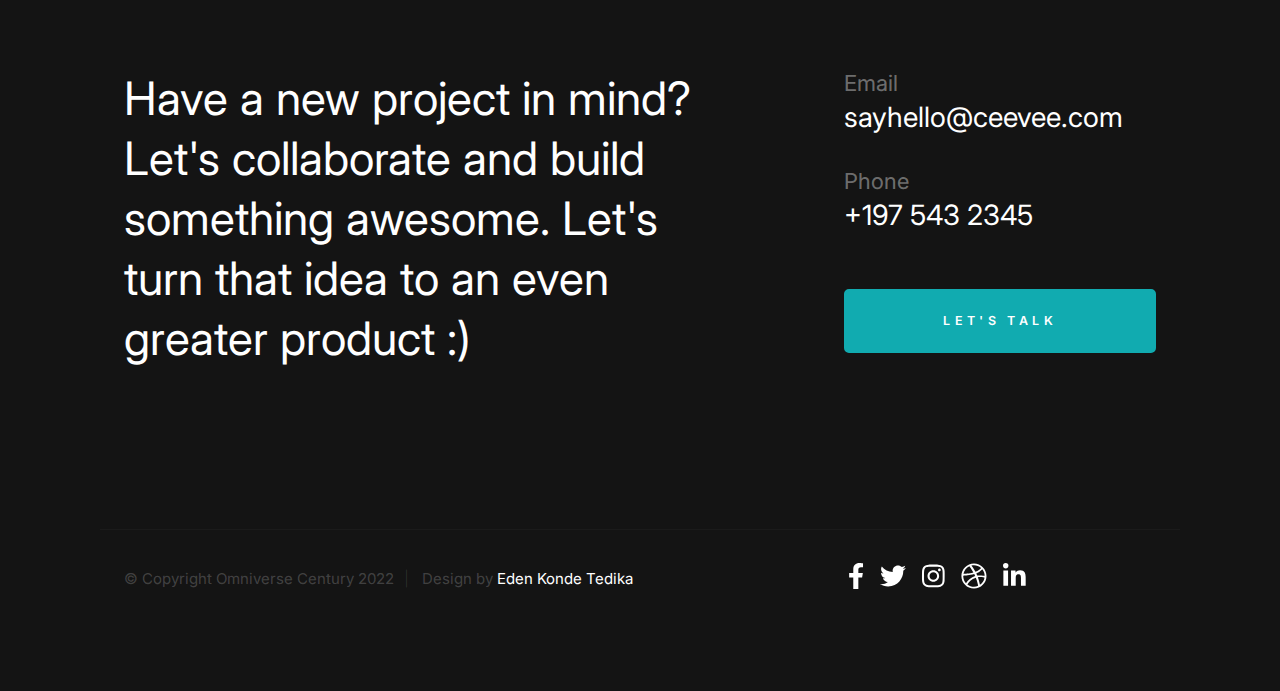
==== commit 697bfc39: "Changement" ====
--- a/index.html
+++ b/index.html
@@ -6,7 +6,7 @@
     <!--- basic page needs
     ================================================== -->
     <meta charset="utf-8">
-    <title>Eden Konde portfolio</title>
+    <title>Eden Konde Portfolio</title>
     <meta name="description" content="">
     <meta name="author" content="">
 
@@ -181,25 +181,25 @@
                 <div class="resume-block">
 
                     <div class="resume-block__header">
-                        <h4 class="h3">Dropbox</h4>
+                        <h4 class="h3">Proctect & Gamble</h4>
                         <p class="resume-block__header-meta">
-                            <span>Product Designer</span>
+                            <span>Web Designer</span>
                             <span class="resume-block__header-date">
-                                August 2019 - Present
+                                August 2023 - January 2024
                             </span>
                         </p>
                     </div>
 
                     <p>
-                        Lorem ipsum dolor sit, amet consectetur adipisicing elit. Inventore
-                        vero quidem nobis maxime dolorem aliquam quisquam eum ipsum amet. Vitae
-                        aut atque fuga dolorem. Vel voluptatibus fugiat nam. Impedit aperiam
-                        nesciunt facilis! Porro architecto dicta inventore tempora ratione quia odio.
+                        I had the opportunity to work for P&G as a webdesigner for the Customer Lounge. The purpose was
+                        to design the website for client who used to participate to the tests. I had to make sure that
+                        the site were working everywhere, in every screen and to give idea to implement a better
+                        interface.
                     </p>
 
                 </div> <!-- end resume-block -->
 
-                <div class="resume-block">
+                <!-- <div class="resume-block">
 
                     <div class="resume-block__header">
                         <h4 class="h3">Facebook</h4>
@@ -218,9 +218,9 @@
                         nesciunt facilis! Porro architecto dicta inventore tempora ratione quia odio.
                     </p>
 
-                </div> <!-- end resume-block -->
-            </div>
-        </div> <!-- s-resume__section -->
+                </div> end resume-block -->
+            </div>
+        </div>
 
 
         <div class="row s-resume__section">
@@ -235,7 +235,26 @@
                         <p class="resume-block__header-meta">
                             <span>Parcours Général de Transition</span>
                             <span class="resume-block__header-date">
-                                JUIN 2018
+                                JUNE 2018
+                            </span>
+                        </p>
+                    </div>
+
+                    <p>
+                        I did my secondary education at the Notre Dame de la Sagesse school in the science section,
+                        followed by courses in economics. I graduated in 2018 after completing a dissertation on music.
+                    </p>
+
+                </div> <!-- end resume-block -->
+
+                <div class="resume-block">
+
+                    <div class="resume-block__header">
+                        <h4 class="h3">Technologie Infographie/Informatique</h4>
+                        <p class="resume-block__header-meta">
+                            <span>B.A. Degree in Graphic Design</span>
+                            <span class="resume-block__header-date">
+                                JUNE 2024
                             </span>
                         </p>
                     </div>
@@ -248,27 +267,6 @@
                     </p>
 
                 </div> <!-- end resume-block -->
-
-                <div class="resume-block">
-
-                    <div class="resume-block__header">
-                        <h4 class="h3">Technologie Infographie/Informatique</h4>
-                        <p class="resume-block__header-meta">
-                            <span>B.A. Degree in Graphic Design</span>
-                            <span class="resume-block__header-date">
-                                August 2012
-                            </span>
-                        </p>
-                    </div>
-
-                    <p>
-                        Lorem ipsum dolor sit, amet consectetur adipisicing elit. Inventore
-                        vero quidem nobis maxime dolorem aliquam quisquam eum ipsum amet. Vitae
-                        aut atque fuga dolorem. Vel voluptatibus fugiat nam. Impedit aperiam
-                        nesciunt facilis! Porro architecto dicta inventore tempora ratione quia odio.
-                    </p>
-
-                </div> <!-- end resume-block -->
             </div>
         </div> <!-- s-resume__section -->
 
@@ -281,10 +279,7 @@
                 <div class="resume-block">
 
                     <p>
-                        Lorem ipsum dolor sit, amet consectetur adipisicing elit. Inventore
-                        vero quidem nobis maxime dolorem aliquam quisquam eum ipsum amet. Vitae
-                        aut atque fuga dolorem. Vel voluptatibus fugiat nam. Impedit aperiam
-                        nesciunt facilis! Porro architecto dicta inventore tempora ratione quia odio.
+                        It is with these skills that I am available to help you build your site.
                     </p>
 
                     <ul class="skill-bars-fat">
@@ -336,29 +331,29 @@
 
             <div class="column folio-item">
                 <a href="#modal-01" class="folio-item__thumb">
-                    <img src="images/portfolio/droplet.jpg" srcset="images/portfolio/droplet.jpg 1x, 
-                                 images/portfolio/droplet@2x.jpg 2x" alt="">
+                    <img src="images/portfolio/befxl.jpg" srcset="images/portfolio/befxl.jpg 1x, 
+                                 images/portfolio/befxl.jpg 2x" alt="">
                 </a>
             </div> <!-- end folio-item -->
 
             <div class="column folio-item">
                 <a href="#modal-02" class="folio-item__thumb">
-                    <img src="images/portfolio/lamp.jpg" srcset="images/portfolio/lamp.jpg 1x, 
-                                 images/portfolio/lamp@2x.jpg 2x" alt="">
+                    <img src="images/portfolio/calendar.jpg" srcset="images/portfolio/calendar.jpg 1x, 
+                    images/portfolio/calendar.jpg 2x" alt="">
                 </a>
             </div> <!-- end folio-item -->
 
             <div class="column folio-item">
                 <a href="#modal-03" class="folio-item__thumb">
-                    <img src="images/portfolio/minimalismo.jpg" srcset="images/portfolio/minimalismo.jpg 1x, 
-                                 images/portfolio/minimalismo@2x.jpg 2x" alt="">
+                    <img src="images/portfolio/checkcard.jpg" srcset="images/portfolio/checkcard.jpg 1x, 
+                    images/portfolio/checkcard.jpg 2x" alt="">
                 </a>
             </div> <!-- end folio-item -->
 
             <div class="column folio-item">
                 <a href="#modal-04" class="folio-item__thumb">
-                    <img src="images/portfolio/shutterbug.jpg" srcset="images/portfolio/shutterbug.jpg 1x, 
-                                 images/portfolio/shutterbug@2x.jpg 2x" alt="">
+                    <img src="images/portfolio/yale.jpg" srcset="images/portfolio/yale.jpg 1x, 
+                    images/portfolio/yale.jpg 2x" alt="">
                 </a>
             </div> <!-- end folio-item -->
 
@@ -397,10 +392,10 @@
         =========================================================== -->
         <div id="modal-01" hidden>
             <div class="modal-popup">
-                <img src="images/portfolio/gallery/g-droplet.jpg" alt="" />
+                <img src="images/work/befxl_screen.png" alt="" />
 
                 <div class="modal-popup__desc">
-                    <h5>Droplet</h5>
+                    <h5>BEFXL - Cours Industriels</h5>
                     <p>Odio soluta enim quos sit asperiores rerum rerum repudiandae cum. Vel voluptatem alias qui
                         assumenda iure et expedita voluptatem. Ratione officiis quae.</p>
                     <ul class="modal-popup__cat">
@@ -415,10 +410,10 @@
 
         <div id="modal-02" hidden>
             <div class="modal-popup">
-                <img src="images/portfolio/gallery/g-lamp.jpg" alt="" />
+                <img src="images/work/calendar_screen.png" alt="" />
 
                 <div class="modal-popup__desc">
-                    <h5>The Lamp</h5>
+                    <h5>Calendar</h5>
                     <p>Proin gravida nibh vel velit auctor aliquet. Aenean sollicitudin, lorem quis bibendum auctor,
                         nisi elit consequat ipsum, nec sagittis sem nibh id elit.</p>
                     <ul class="modal-popup__cat">
@@ -432,10 +427,10 @@
 
         <div id="modal-03" hidden>
             <div class="modal-popup">
-                <img src="images/portfolio/gallery/g-minimalismo.jpg" alt="" />
+                <img src="images/work/checkcard_screen.jpg" alt="" />
 
                 <div class="modal-popup__desc">
-                    <h5>Minimalismo</h5>
+                    <h5>It's called Checkcard</h5>
                     <p>Exercitationem reprehenderit quod explicabo consequatur aliquid ut magni ut. Deleniti quo
                         corrupti illum velit eveniet ratione necessitatibus ipsam mollitia.</p>
                     <ul class="modal-popup__cat">
@@ -449,10 +444,10 @@
 
         <div id="modal-04" hidden>
             <div class="modal-popup">
-                <img src="images/portfolio/gallery/g-shutterbug.jpg" alt="" />
+                <img src="images/work/yale_screen.jpg" alt="" />
 
                 <div class="modal-popup__desc">
-                    <h5>Shutterbug</h5>
+                    <h5>Yale School of Art</h5>
                     <p>Dolores velit qui quos nobis. Aliquam delectus voluptas quos possimus non voluptatem voluptas
                         voluptas. Est doloribus eligendi porro doloribus voluptatum.</p>
                     <ul class="modal-popup__cat">
--- a/css/styles.css
+++ b/css/styles.css
@@ -3986,6 +3986,7 @@
     background-color: white;
     position: relative;
     overflow: hidden;
+    
 }
 
 .folio-item__thumb::before {
@@ -4036,6 +4037,7 @@
     margin: 0;
     -webkit-transition: all, .5s;
     transition: all, .5s;
+    object-fit: cover;
 }
 
 /* on hover
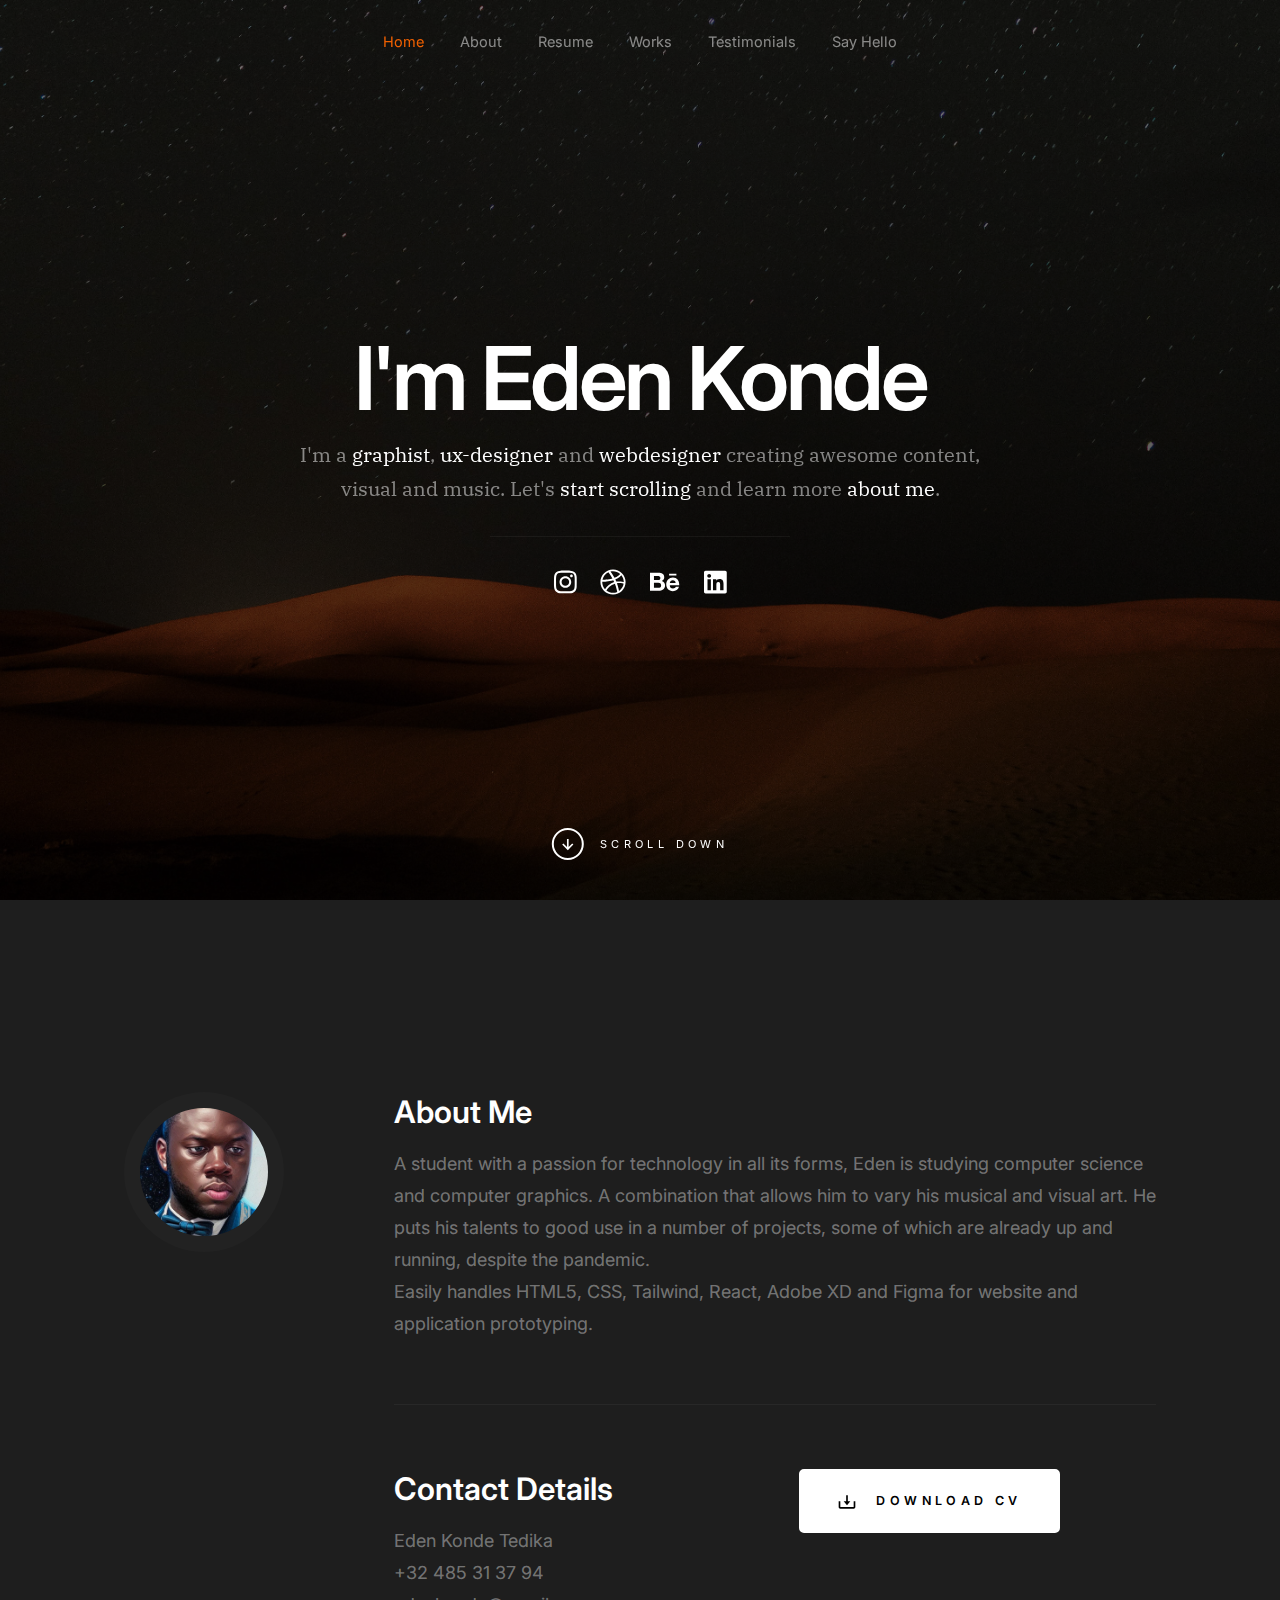
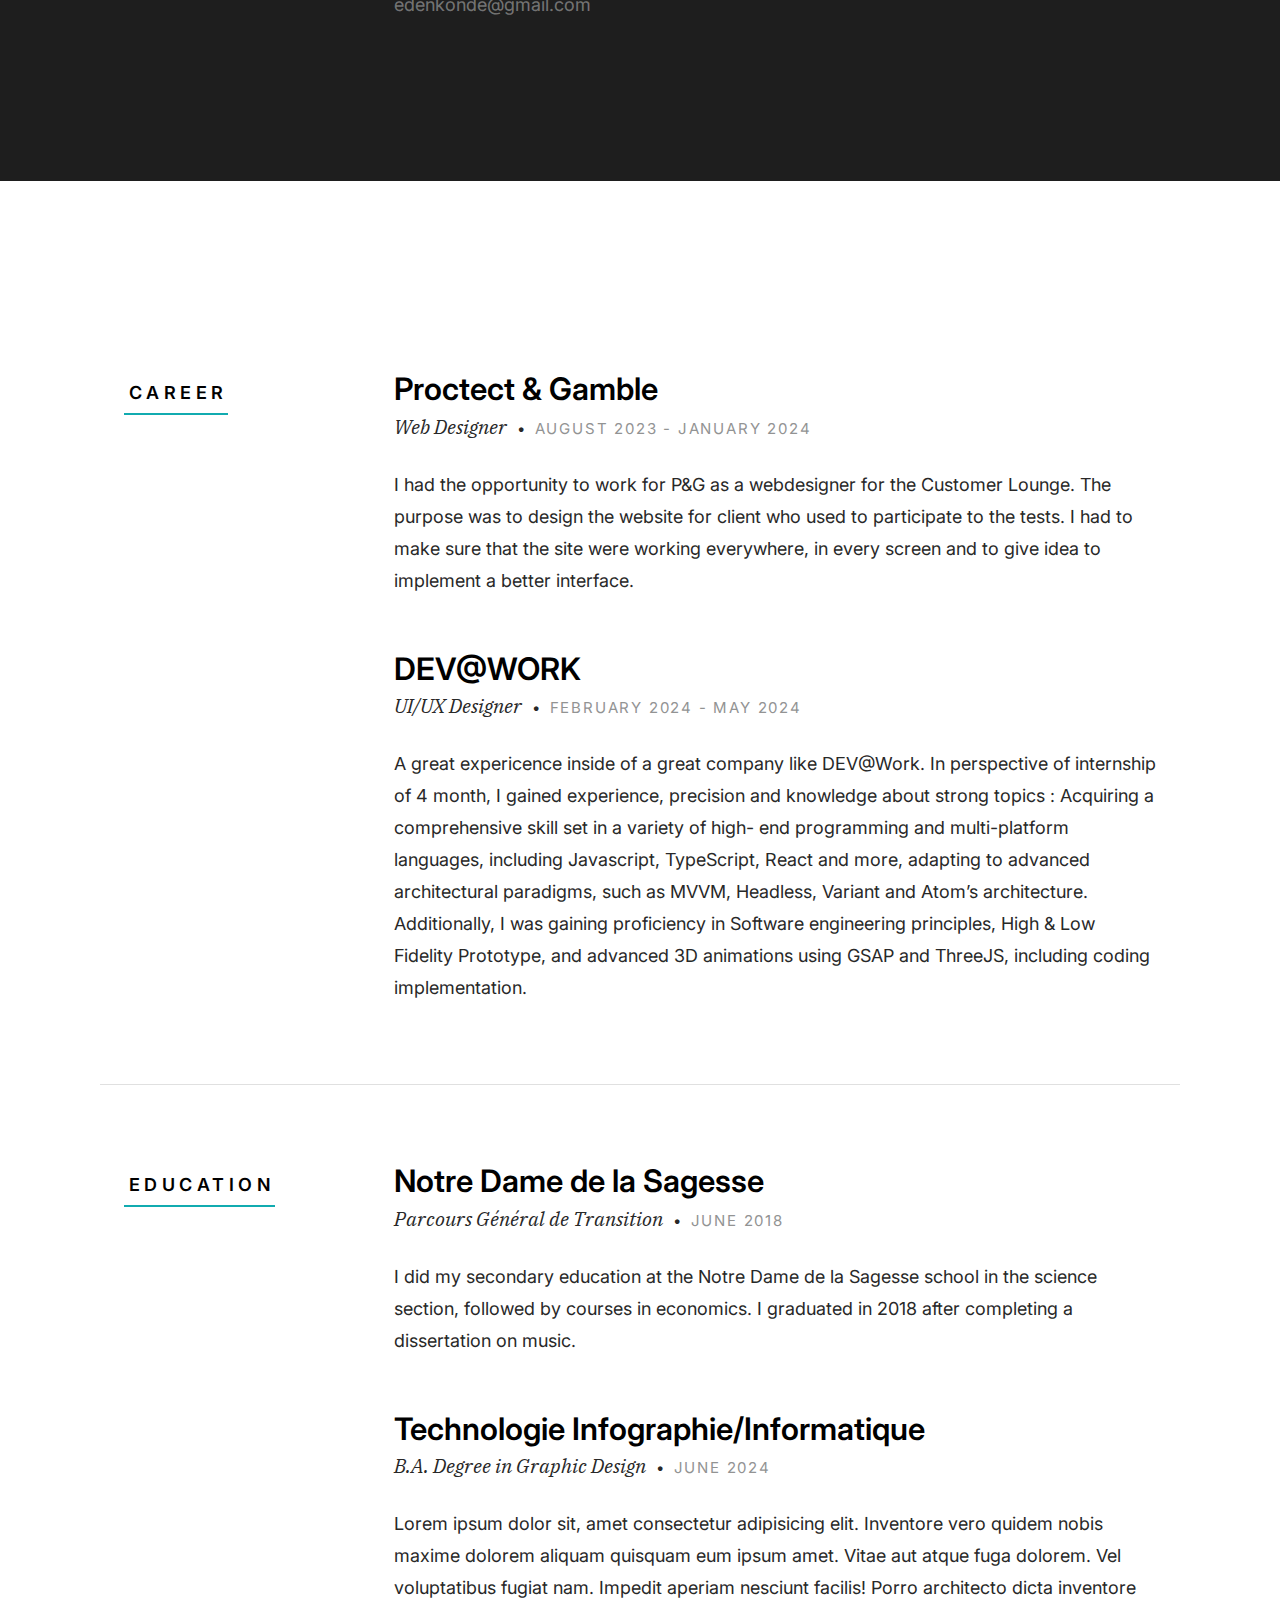
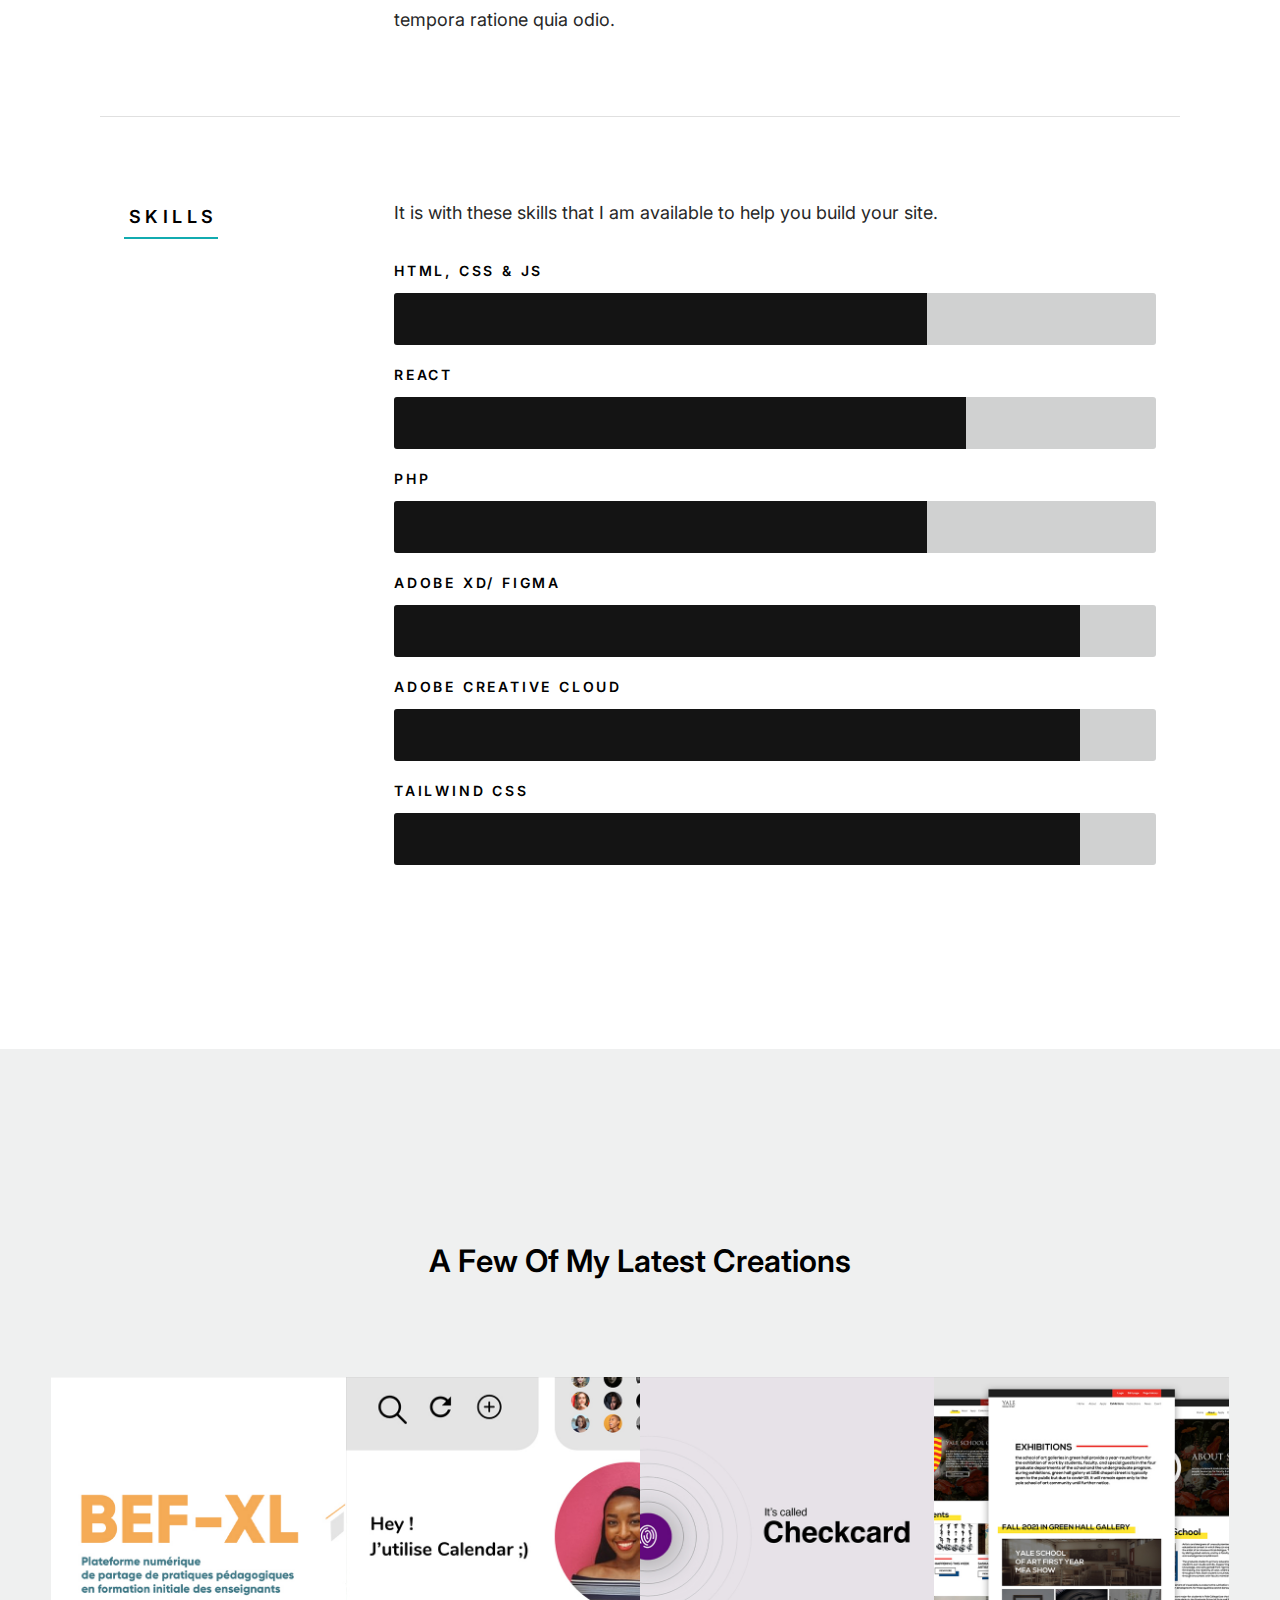
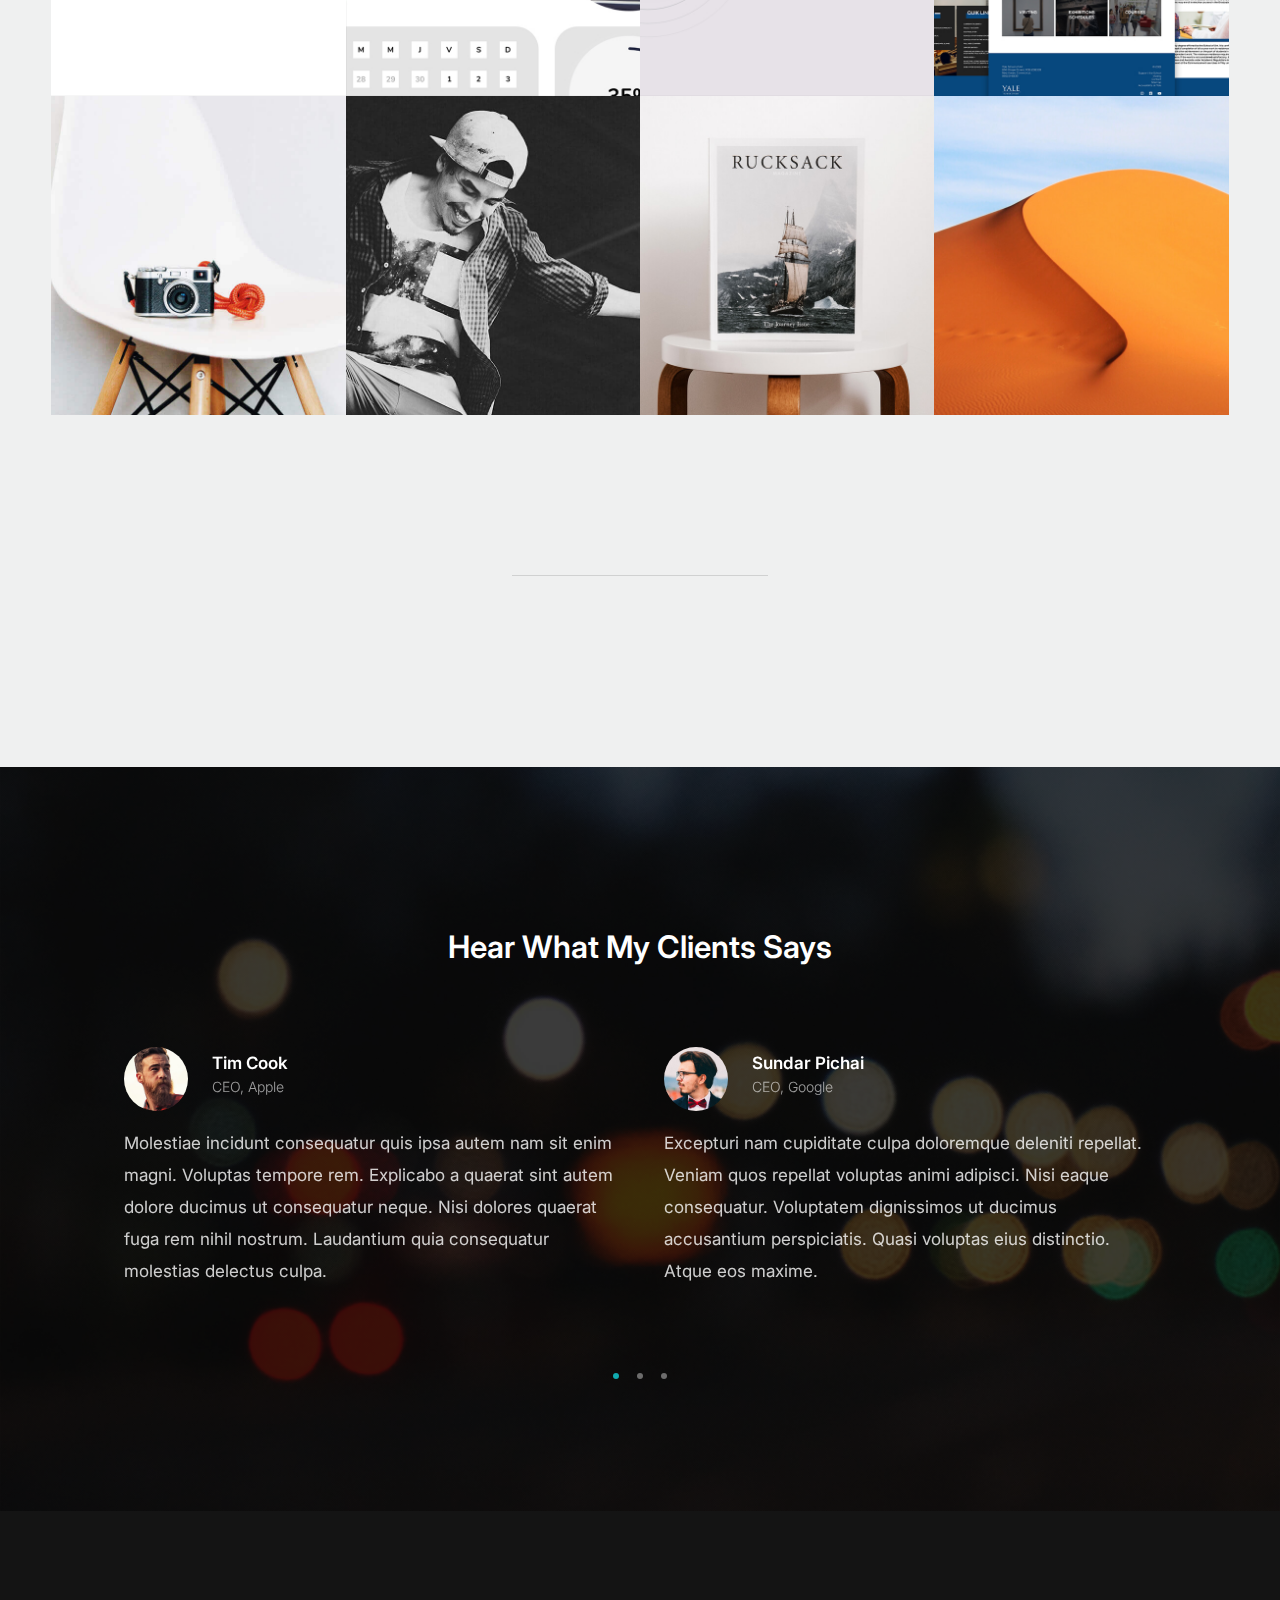
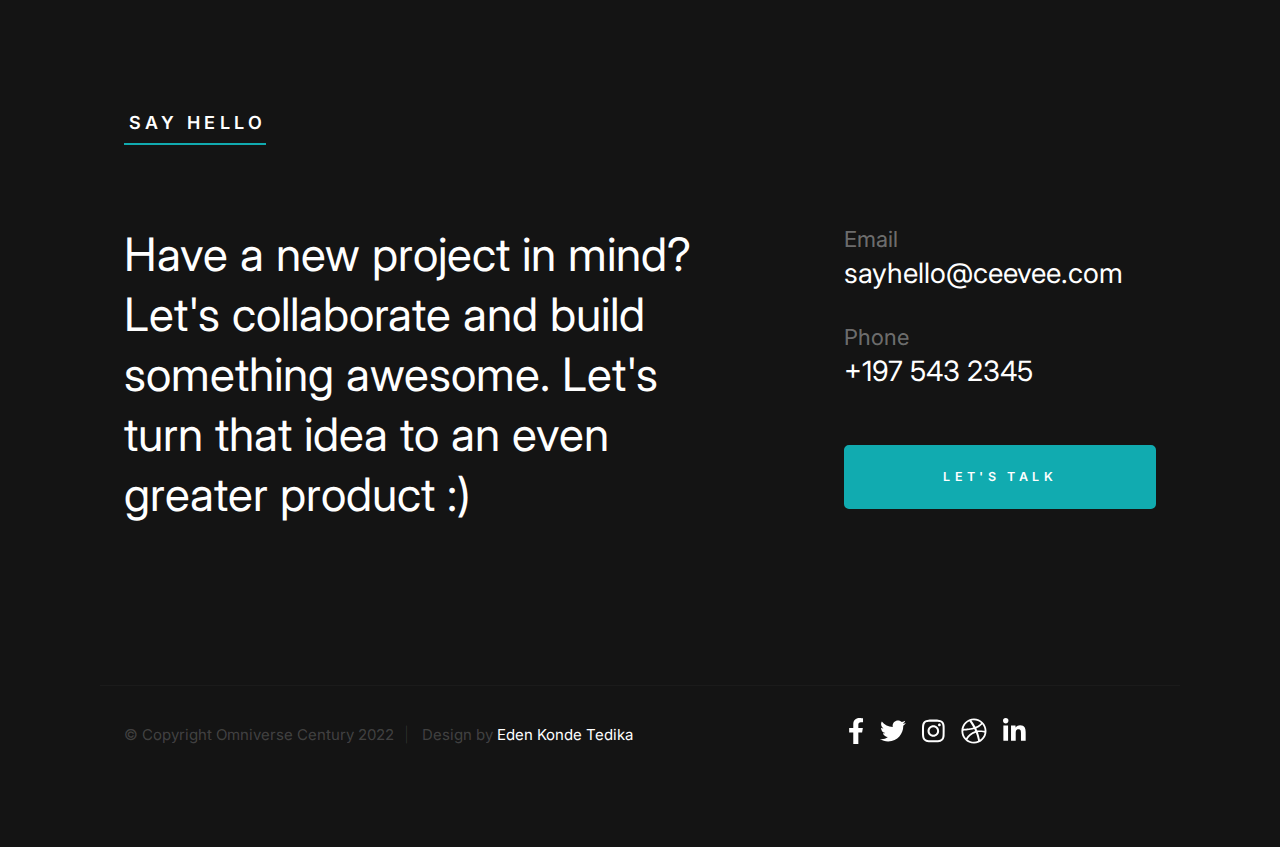
==== commit dfd1ef69: "Changement2" ====
--- a/index.html
+++ b/index.html
@@ -197,29 +197,35 @@
                         interface.
                     </p>
 
-                </div> <!-- end resume-block -->
-
-                <!-- <div class="resume-block">
+                </div>
+
+                <div class="resume-block">
 
                     <div class="resume-block__header">
-                        <h4 class="h3">Facebook</h4>
+                        <h4 class="h3">DEV@WORK</h4>
                         <p class="resume-block__header-meta">
                             <span>UI/UX Designer</span>
                             <span class="resume-block__header-date">
-                                August 2016 - July 2019
+                                February 2024 - May 2024
                             </span>
                         </p>
                     </div>
 
                     <p>
-                        Lorem ipsum dolor sit, amet consectetur adipisicing elit. Inventore
-                        vero quidem nobis maxime dolorem aliquam quisquam eum ipsum amet. Vitae
-                        aut atque fuga dolorem. Vel voluptatibus fugiat nam. Impedit aperiam
-                        nesciunt facilis! Porro architecto dicta inventore tempora ratione quia odio.
+                        A great expericence inside of a great company like DEV@Work. In perspective of internship of 4
+                        month, I gained experience, precision and knowledge about strong topics : Acquiring a
+                        comprehensive skill set in a variety of high-
+                        end programming and multi-platform languages, including Javascript, TypeScript,
+                        React and more, adapting to advanced architectural paradigms, such as
+                        MVVM, Headless, Variant and Atom’s architecture. Additionally, I was gaining
+                        proficiency in Software engineering principles, High & Low Fidelity Prototype, and
+                        advanced 3D animations using GSAP and ThreeJS, including coding
+                        implementation.
                     </p>
 
-                </div> end resume-block -->
-            </div>
+                </div>
+            </div>
+
         </div>
 
 
@@ -284,28 +290,28 @@
 
                     <ul class="skill-bars-fat">
                         <li>
-                            <div class="progress percent85"></div>
-                            <strong>HTML</strong>
+                            <div class="progress percent70"></div>
+                            <strong>HTML, CSS & JS</strong>
                         </li>
                         <li>
-                            <div class="progress percent85"></div>
-                            <strong>CSS</strong>
+                            <div class="progress percent75"></div>
+                            <strong>React</strong>
                         </li>
                         <li>
-                            <div class="progress percent65"></div>
+                            <div class="progress percent70"></div>
                             <strong>PHP</strong>
                         </li>
                         <li>
                             <div class="progress percent90"></div>
-                            <strong>ADOBE XD</strong>
+                            <strong>ADOBE XD/ Figma</strong>
                         </li>
                         <li>
-                            <div class="progress percent85"></div>
-                            <strong>Illustrator</strong>
+                            <div class="progress percent90"></div>
+                            <strong>Adobe Creative Cloud</strong>
                         </li>
                         <li>
-                            <div class="progress percent85"></div>
-                            <strong>Photoshop</strong>
+                            <div class="progress percent90"></div>
+                            <strong>Tailwind CSS</strong>
                         </li>
                     </ul>
 
@@ -538,15 +544,15 @@
     ================================================== -->
     <section class="s-cta">
 
-        <div class="row">
+        <!-- <div class="row">
             <div class="column">
                 <h3 class="h2 section-desc">
                     Need a great reliable web hosting?
                 </h3>
             </div>
-        </div> <!-- end heading-block -->
-
-        <div class="row cta-content">
+        </div> end heading-block -->
+
+        <!-- <div class="row cta-content">
             <div class="column">
                 <p>
                     We highly recommend <a href="https://www.dreamhost.com/r.cgi?287326">DreamHost</a>.
@@ -556,7 +562,7 @@
 
                 <a href="https://www.dreamhost.com/r.cgi?287326" class="btn btn--primary h-full-width">Get Started</a>
             </div>
-        </div> <!-- end cta-content -->
+        </div> end cta-content -->
 
     </section> <!-- end s-cta -->
 
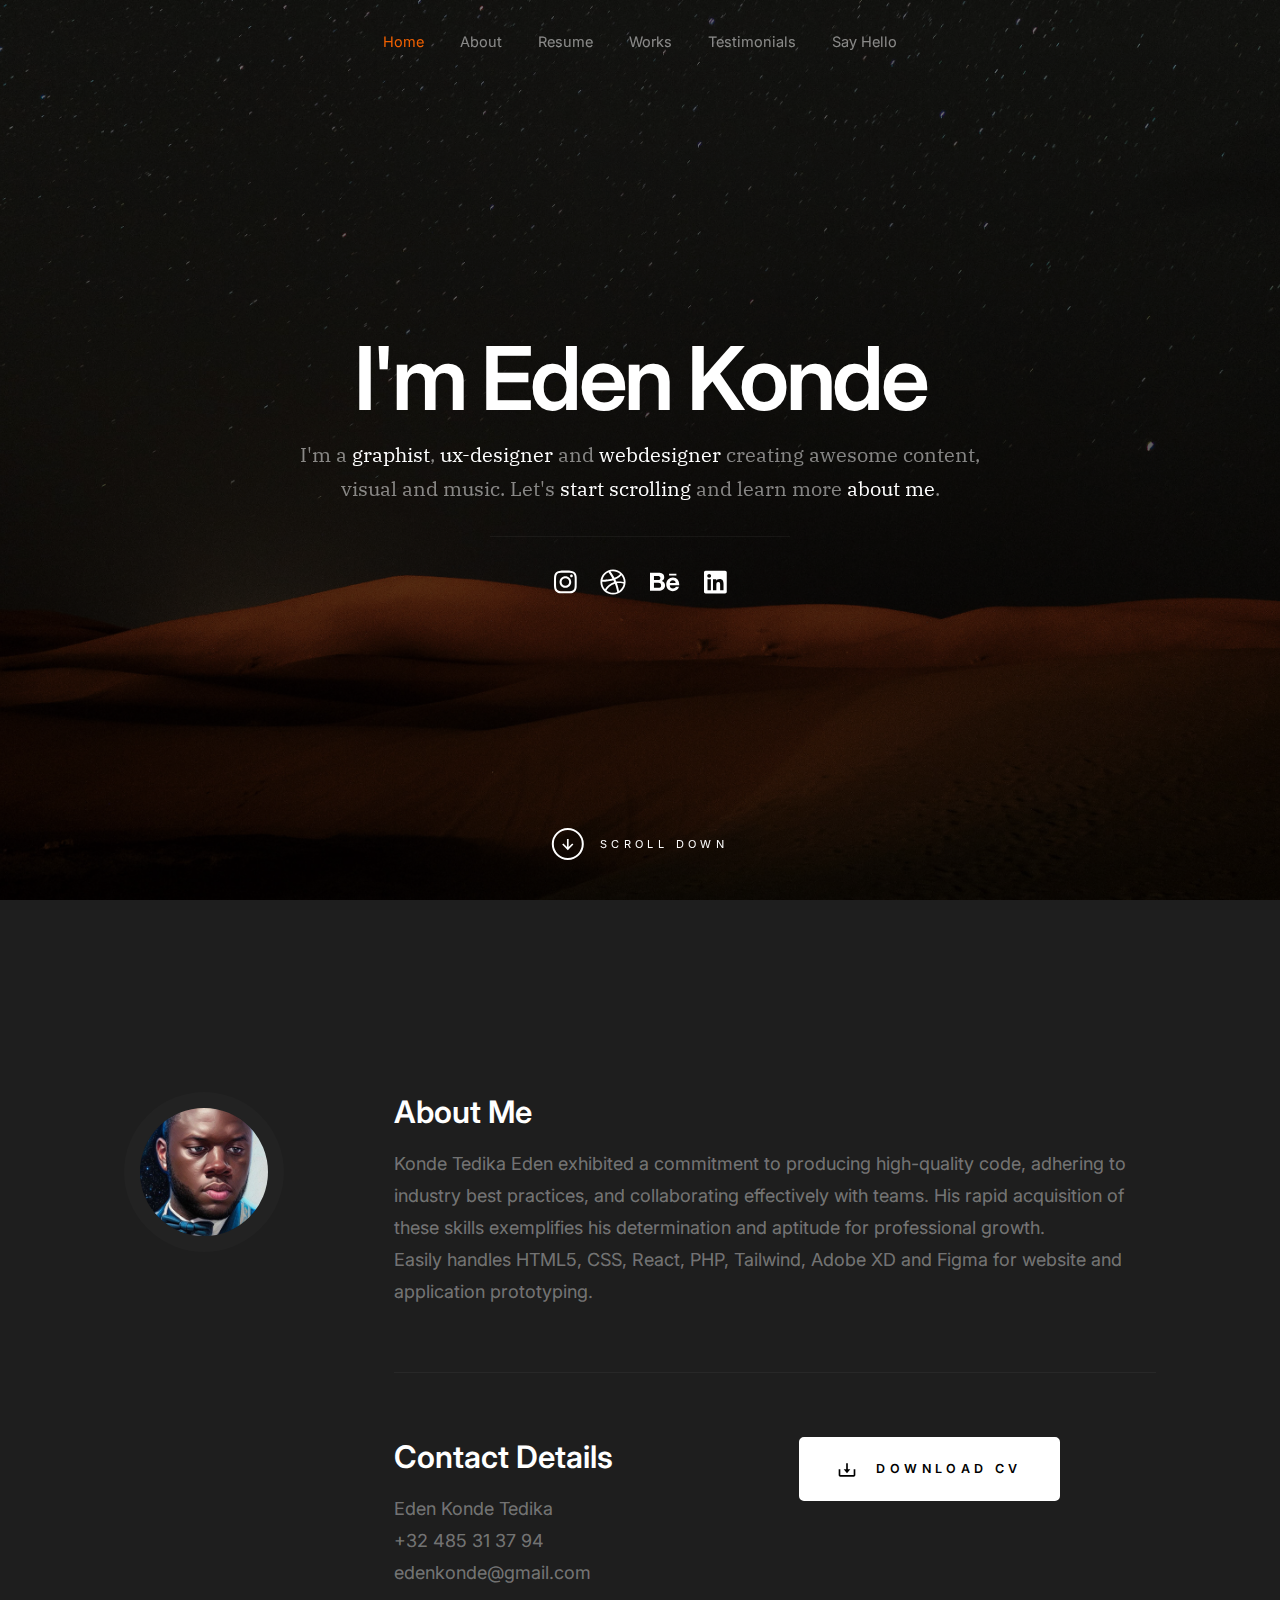
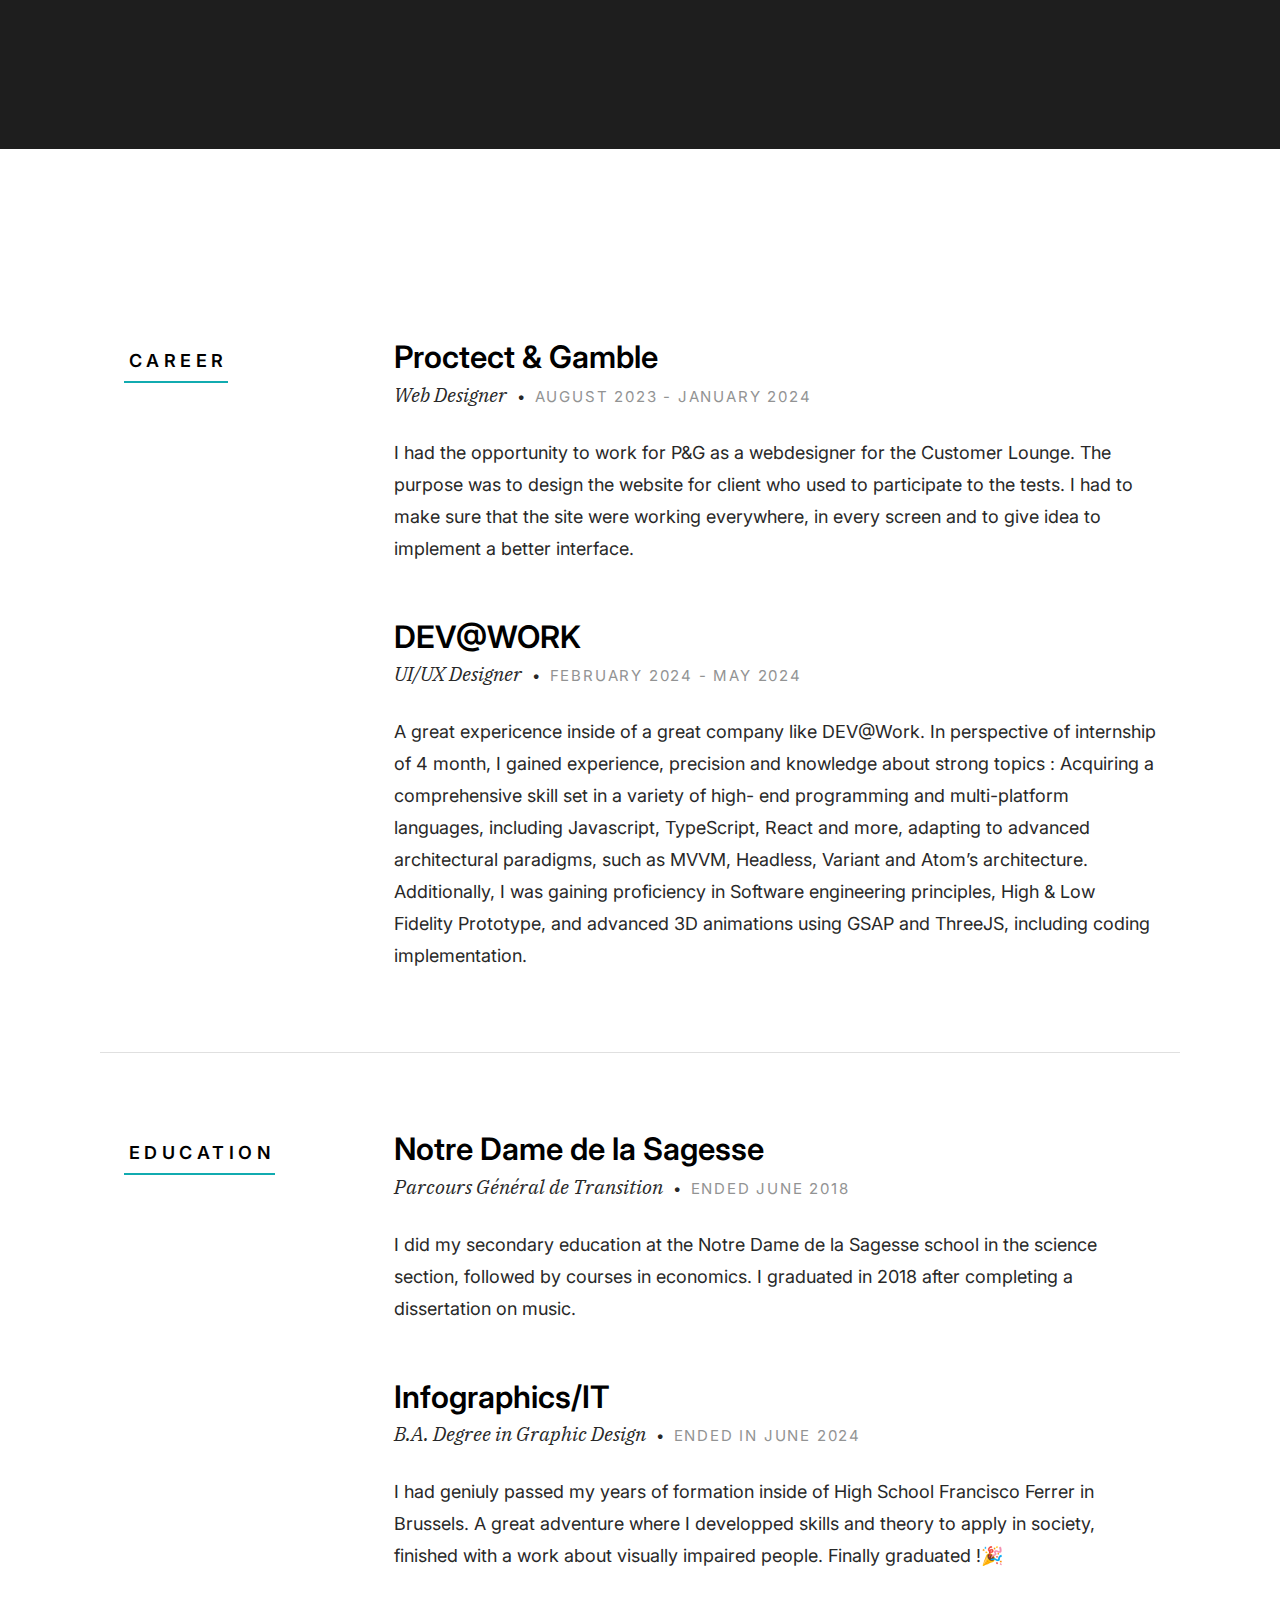
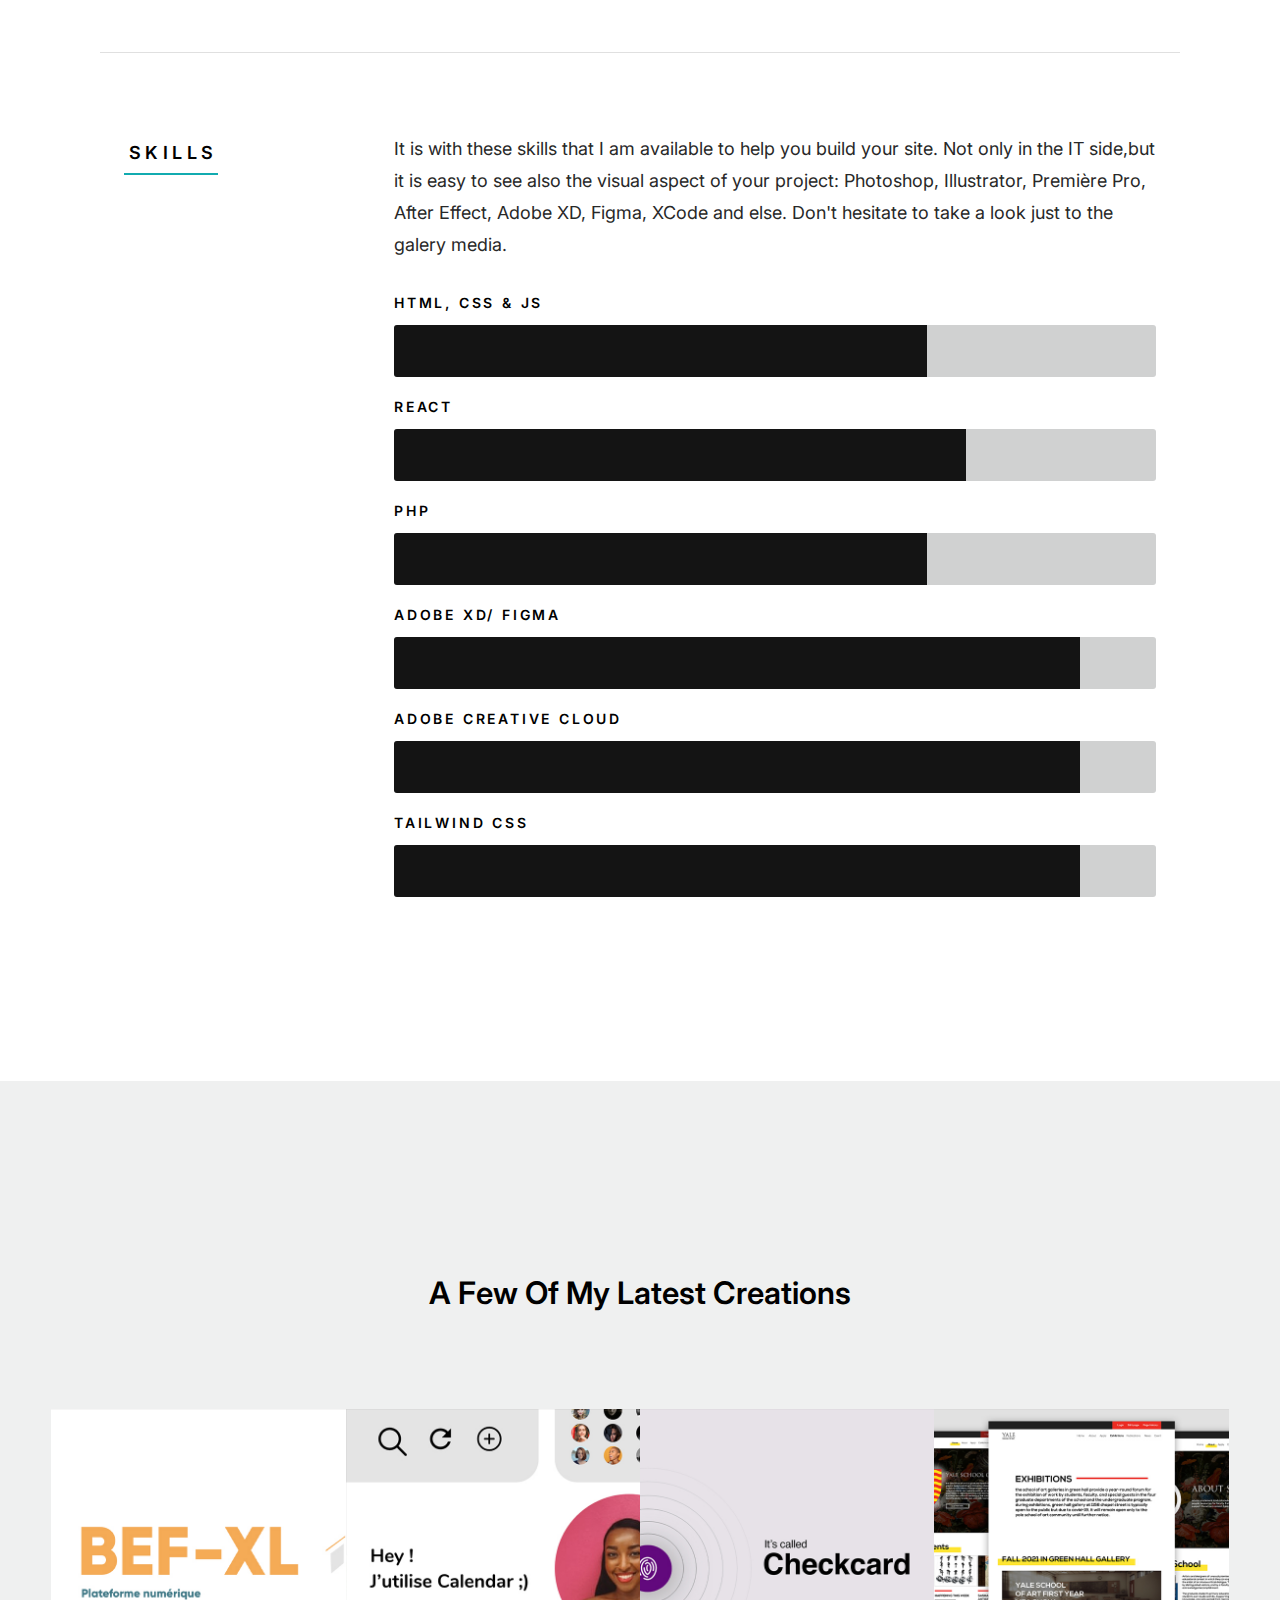
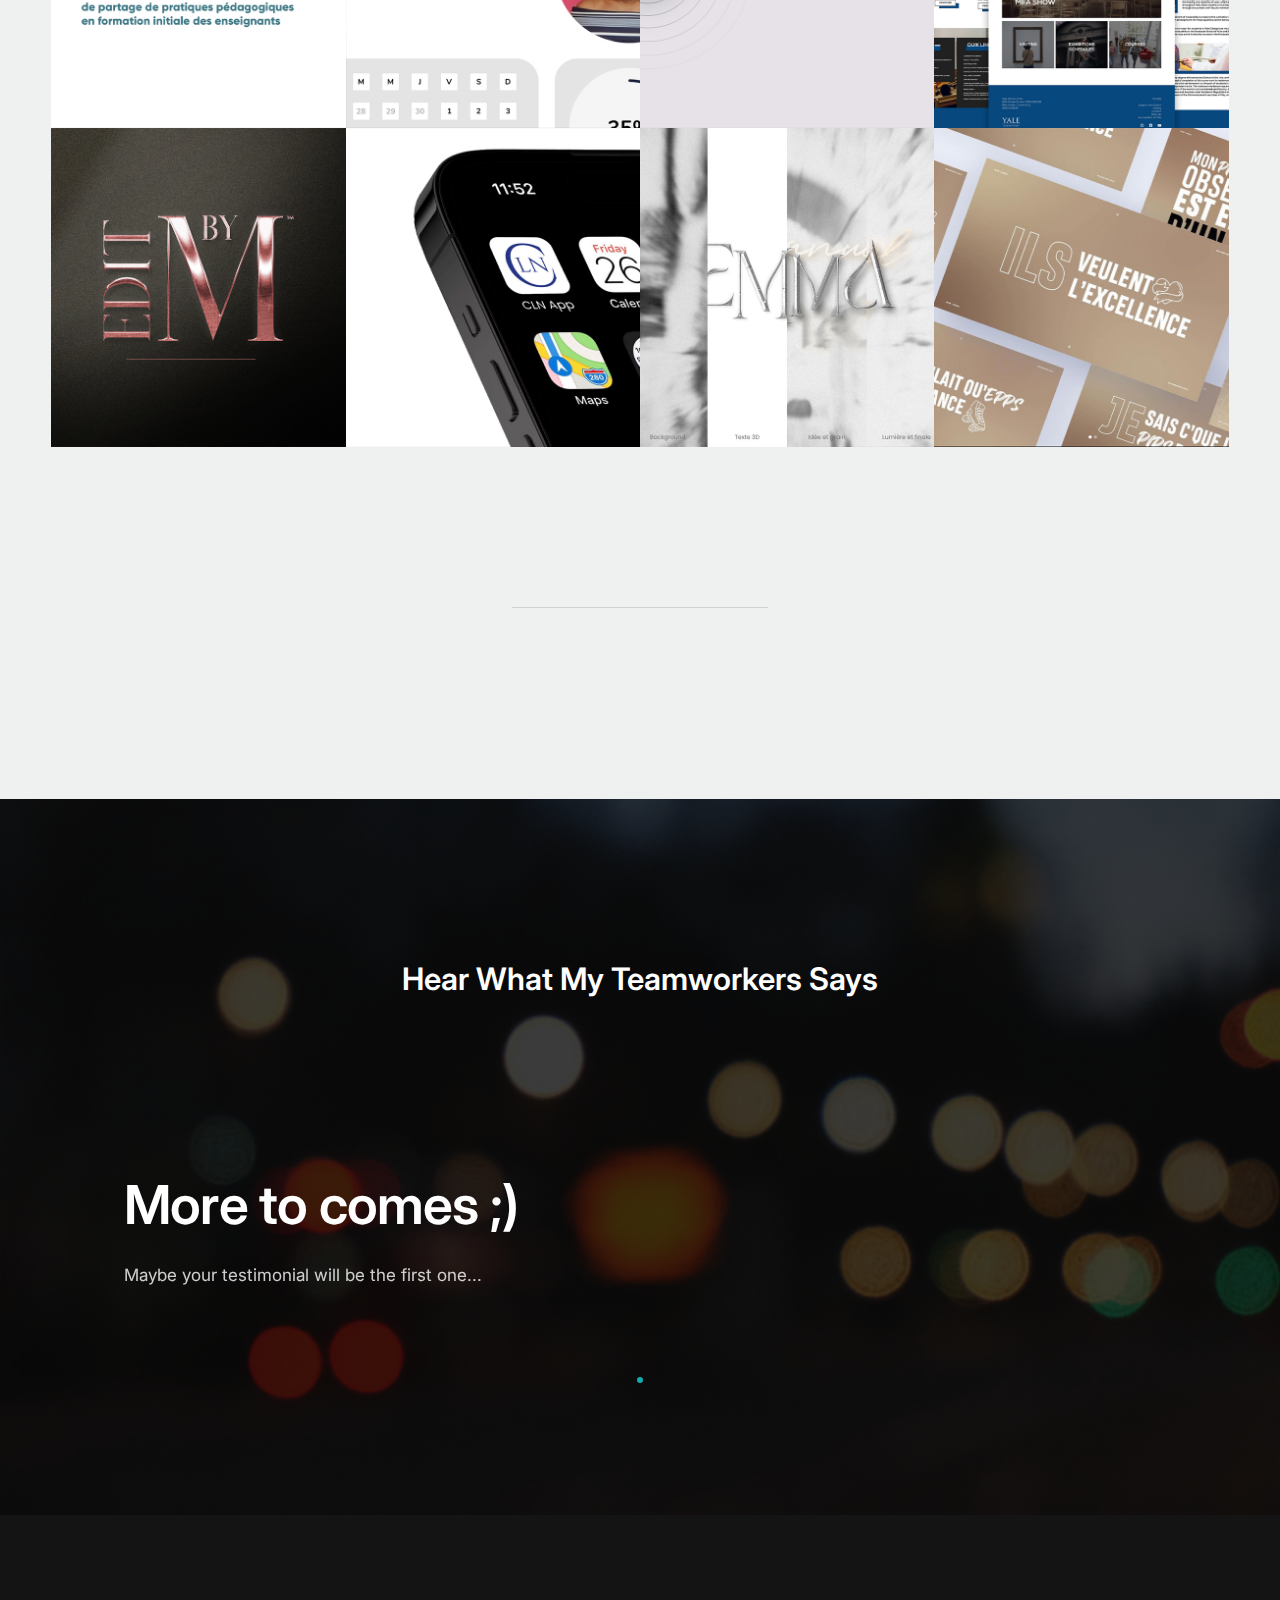
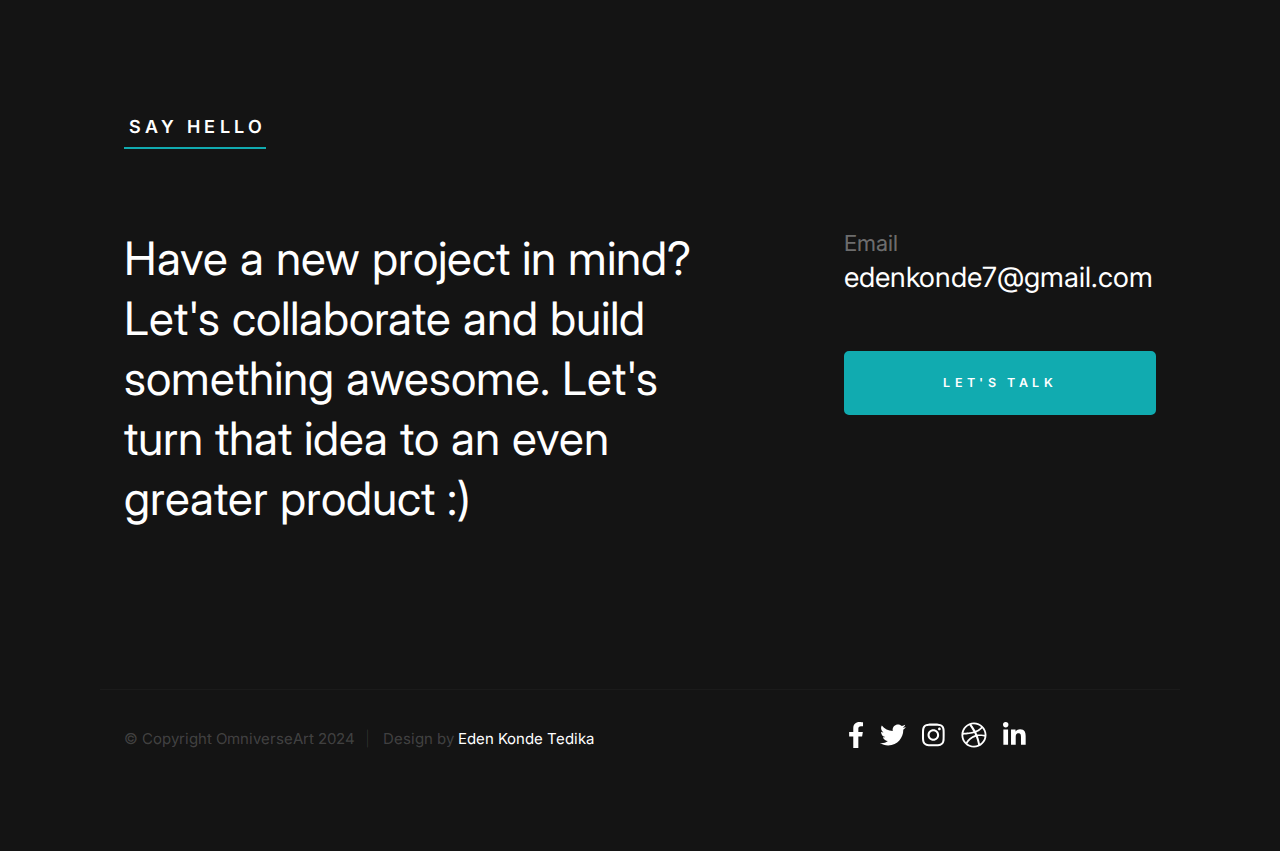
==== commit f244e005: "Changement" ====
--- a/index.html
+++ b/index.html
@@ -128,14 +128,13 @@
             <div class="column large-9 tab-12 s-about__content">
                 <h3>About Me</h3>
                 <p>
-                    A student with a passion for technology in all its forms, Eden is studying computer science and
-                    computer graphics. A combination that allows him to vary his musical and visual art. He puts his
-                    talents to good use in a number of projects, some of which are already up and running, despite the
-                    pandemic.
-
+                    Konde Tedika Eden exhibited a commitment to producing high-quality code,
+                    adhering to industry best practices, and collaborating effectively with teams.
+                    His rapid acquisition of these skills exemplifies his determination and aptitude for
+                    professional growth.
 
                     <br>
-                    Easily handles HTML5, CSS, Tailwind, React, Adobe XD and Figma for website and application
+                    Easily handles HTML5, CSS, React, PHP, Tailwind, Adobe XD and Figma for website and application
                     prototyping.
                 </p>
 
@@ -241,7 +240,7 @@
                         <p class="resume-block__header-meta">
                             <span>Parcours Général de Transition</span>
                             <span class="resume-block__header-date">
-                                JUNE 2018
+                                ENDED JUNE 2018
                             </span>
                         </p>
                     </div>
@@ -256,20 +255,19 @@
                 <div class="resume-block">
 
                     <div class="resume-block__header">
-                        <h4 class="h3">Technologie Infographie/Informatique</h4>
+                        <h4 class="h3">Infographics/IT</h4>
                         <p class="resume-block__header-meta">
                             <span>B.A. Degree in Graphic Design</span>
                             <span class="resume-block__header-date">
-                                JUNE 2024
+                                ENDED IN JUNE 2024
                             </span>
                         </p>
                     </div>
 
                     <p>
-                        Lorem ipsum dolor sit, amet consectetur adipisicing elit. Inventore
-                        vero quidem nobis maxime dolorem aliquam quisquam eum ipsum amet. Vitae
-                        aut atque fuga dolorem. Vel voluptatibus fugiat nam. Impedit aperiam
-                        nesciunt facilis! Porro architecto dicta inventore tempora ratione quia odio.
+                        I had geniuly passed my years of formation inside of High School Francisco Ferrer in Brussels. A
+                        great adventure where I developped skills and theory to apply in society, finished with a work
+                        about visually impaired people. Finally graduated !🎉
                     </p>
 
                 </div> <!-- end resume-block -->
@@ -285,7 +283,10 @@
                 <div class="resume-block">
 
                     <p>
-                        It is with these skills that I am available to help you build your site.
+                        It is with these skills that I am available to help you build your site. Not only in the IT
+                        side,but it is easy to see also the visual aspect of your project: Photoshop, Illustrator,
+                        Première Pro, After Effect, Adobe XD, Figma, XCode and else. Don't hesitate to take a look just
+                        to the galery media.
                     </p>
 
                     <ul class="skill-bars-fat">
@@ -365,31 +366,47 @@
 
             <div class="column folio-item">
                 <a href="#modal-05" class="folio-item__thumb">
-                    <img src="images/portfolio/fuji.jpg" srcset="images/portfolio/fuji.jpg 1x, 
-                                 images/portfolio/fuji@2x.jpg 2x" alt="">
+                    <img src="images/portfolio/EditByMertensmini.jpg" srcset="images/portfolio/EditByMertensmini.jpg 1x, 
+                    images/portfolio/EditByMertensmini.jpg 2x" alt="">
                 </a>
             </div> <!-- end folio-item -->
 
             <div class="column folio-item">
+                <a href="#modal-06" class="folio-item__thumb">
+                    <img src="images/portfolio/CLN-APP.jpg" srcset="images/portfolio/CLN-APP.jpg 1x, 
+                                 images/portfolio/CLN-APP.jpg 2x" alt="">
+                </a>
+            </div> <!-- end folio-item -->
+
+            <div class="column folio-item">
+                <a href="#modal-07" class="folio-item__thumb">
+                    <img src="images/portfolio/emma2.jpg" srcset="images/portfolio/emma2.jpg 1x, 
+                                 images/portfolio/emma2.jpg 2x" alt="">
+                </a>
+            </div> <!-- end folio-item -->
+
+            <div class="column folio-item">
+                <a href="#modal-08" class="folio-item__thumb">
+                    <img src="images/portfolio/benjaminepps2.jpg" srcset="images/portfolio/benjaminepps2.jpg 1x, 
+                                 images/portfolio/benjaminepps2.jpg 2x" alt="">
+                </a>
+            </div> <!-- end folio-item -->
+
+            <!-- <div class="column folio-item">
+                <a href="#modal-05" class="folio-item__thumb">
+                    <img src="images/portfolio/EditByMertensmini.jpg" srcset="images/portfolio/EditByMertensmini.jpg 1x, 
+                    images/portfolio/EditByMertensmini.jpg 2x" alt="">
+                </a>
+            </div> end folio-item -->
+
+            <!-- <div class="column folio-item">
                 <a href="#modal-06" class="folio-item__thumb">
                     <img src="images/portfolio/skaterboy.jpg" srcset="images/portfolio/skaterboy.jpg 1x, 
                                  images/portfolio/skaterboy@2x.jpg 2x" alt="">
                 </a>
-            </div> <!-- end folio-item -->
-
-            <div class="column folio-item">
-                <a href="#modal-07" class="folio-item__thumb">
-                    <img src="images/portfolio/rucksack.jpg" srcset="images/portfolio/rucksack.jpg 1x, 
-                                 images/portfolio/rucksack@2x.jpg 2x" alt="">
-                </a>
-            </div> <!-- end folio-item -->
-
-            <div class="column folio-item">
-                <a href="#modal-08" class="folio-item__thumb">
-                    <img src="images/portfolio/sanddunes.jpg" srcset="images/portfolio/sanddunes.jpg 1x, 
-                                 images/portfolio/sanddunes@2x.jpg 2x" alt="">
-                </a>
-            </div> <!-- end folio-item -->
+            </div> end folio-item -->
+
+
 
         </div> <!-- end folio-list -->
 
@@ -407,10 +424,12 @@
                     <ul class="modal-popup__cat">
                         <li>Branding</li>
                         <li>Product Design</li>
-                    </ul>
-                </div>
-
-                <a href="https://www.behance.net/" class="modal-popup__details">Project link</a>
+                        <li>Prototyping</li>
+                        <li>Web Developpement</li>
+                    </ul>
+                </div>
+
+                <a href="https://befxl-fullpage.onrender.com/" class="modal-popup__details">Project link</a>
             </div>
         </div> <!-- end modal -->
 
@@ -427,7 +446,8 @@
                     </ul>
                 </div>
 
-                <a href="https://www.behance.net/" class="modal-popup__details">Project link</a>
+                <a href="https://xd.adobe.com/embed/805d81a0-78e4-4e51-bc1c-73c1dbf4a2fc-d50e/"
+                    class="modal-popup__details">Project link</a>
             </div>
         </div> <!-- end modal -->
 
@@ -444,7 +464,8 @@
                     </ul>
                 </div>
 
-                <a href="https://www.behance.net/" class="modal-popup__details">Project link</a>
+                <a href="https://xd.adobe.com/embed/8e4cbbeb-1509-4a3b-988c-2489ff09412b-db1f/"
+                    class="modal-popup__details">Project link</a>
             </div>
         </div> <!-- end modal -->
 
@@ -461,47 +482,89 @@
                     </ul>
                 </div>
 
-                <a href="https://www.behance.net/" class="modal-popup__details">Project link</a>
+                <a href="https://xd.adobe.com/embed/de09f572-da42-4adc-9bef-3ab9d97cdd39-8b5a/"
+                    class="modal-popup__details">Yale</a>
             </div>
         </div> <!-- end modal -->
 
         <div id="modal-05" hidden>
             <div class="modal-popup">
 
-                <img src="images/portfolio/gallery/g-fuji.jpg" alt="" />
-
-                <div class="modal-popup__desc">
-                    <h5>Fuji</h5>
-                    <p>Proin gravida nibh vel velit auctor aliquet. Aenean sollicitudin, lorem quis bibendum auctor,
-                        nisi elit consequat ipsum, nec sagittis sem nibh id elit.</p>
-                    <ul class="modal-popup__cat">
-                        <li>Product Design</li>
-                    </ul>
-                </div>
-
-                <a href="https://www.behance.net/" class="modal-popup__details">Project link</a>
+                <img src="images/portfolio/EditByMertensFULL.jpg" alt="" />
+
+                <div class="modal-popup__desc">
+                    <h5>Edit By Mertens</h5>
+                    <p>Une marque qui s’est ajouté à notre mode de vie dans les réseaux sociaux : @editbymertens_ BRING
+                        YOUR IDEA TO REALITY. Une alliance de couleur dorée pour une sensation de prestige et de
+                        professionnalisme. Plus à venir ;)</p>
+                    <ul class="modal-popup__cat">
+                        <li>Logo Design</li>
+                        <li>Compositing</li>
+                    </ul>
+                </div>
+
+                <a href="https://www.instagram.com/editbymertens_/" class="modal-popup__details">Edit By Mertens</a>
             </div>
         </div> <!-- end modal -->
 
         <div id="modal-06" hidden>
             <div class="modal-popup">
-                <img src="images/portfolio/gallery/g-skaterboy.jpg" alt="" />
-
-                <div class="modal-popup__desc">
-                    <h5>Skaterboy</h5>
-                    <p>Quisquam vel libero consequuntur autem voluptas. Qui aut vero. Omnis fugit mollitia cupiditate
-                        voluptas. Aenean sollicitudin, lorem quis bibendum auctor.</p>
+                <img src="images/portfolio/cln-app-03.jpg" alt="" />
+
+                <div class="modal-popup__desc">
+                    <h5>CLN Industries</h5>
+                    <p>Voici l’un des travaux dans lesquelles la touche Omniverse a pu contribuer : @cln_industries
+                        experts en sonorisation pour tout vos événements. Avec une vision claire du projet, le visuel ne
+                        représente que l’équipe. Une nouvelle manière de présenter, qu’en pensez-vous ?</p>
                     <ul class="modal-popup__cat">
                         <li>Branding</li>
                         <li>Product Design</li>
                     </ul>
                 </div>
 
-                <a href="https://www.behance.net/" class="modal-popup__details">Project link</a>
+                <a href="https://www.instagram.com/cln_industries/" class="modal-popup__details">CLN Industries</a>
             </div>
         </div> <!-- end modal -->
 
         <div id="modal-07" hidden>
+            <div class="modal-popup">
+                <img src="images/portfolio/emma.jpg" alt="" />
+
+                <div class="modal-popup__desc">
+                    <h5>Emma</h5>
+                    <p>Cover pour le projet de Clessia Pauline, disponible très bientôt sur plateformes. Le but était de
+                        garder en écran les différentes étapes de créations. Le résultat finale découle d’une idée que
+                        l’artiste possédait à la base.</p>
+                    <ul class="modal-popup__cat">
+                        <li>Music</li>
+                        <li>Production/ Visual</li>
+                    </ul>
+                </div>
+
+                <a href="https://www.instagram.com/p/DB1vdYeM5LR/" class="modal-popup__details">Emma</a>
+            </div>
+        </div> <!-- end modal -->
+
+        <div id="modal-08" hidden>
+            <div class="modal-popup">
+                <img src="images/portfolio/benjaminepps.png" alt="" />
+
+                <div class="modal-popup__desc">
+                    <h5>Benjamin Epps</h5>
+                    <p>30 secondes de lyrics pour quelques jours de « HARD WORK »! Le pips de @benjamineppsoff observe !
+                        Feel free to share! ;) - Projet final de création de lyrics auto. Les couleurs sont tirés de sa
+                        vidéo chez @colorsxstudios. Heading Pro et Brush pour la typo.</p>
+                    <ul class="modal-popup__cat">
+                        <li>Text Effects</li>
+                        <li>Video</li>
+                    </ul>
+                </div>
+
+                <a href="https://www.instagram.com/p/Cd_IdWFDhYq/" class="modal-popup__details">Project link</a>
+            </div>
+        </div> <!-- end modal -->
+
+        <!-- <div id="modal-09" hidden>
             <div class="modal-popup">
                 <img src="images/portfolio/gallery/g-rucksack.jpg" alt="" />
 
@@ -517,9 +580,9 @@
 
                 <a href="https://www.behance.net/" class="modal-popup__details">Project link</a>
             </div>
-        </div> <!-- end modal -->
-
-        <div id="modal-08" hidden>
+        </div> end modal -->
+
+        <!-- <div id="modal-10" hidden>
             <div class="modal-popup">
                 <img src="images/portfolio/gallery/g-sanddunes.jpg" alt="" />
 
@@ -534,7 +597,7 @@
 
                 <a href="https://www.behance.net/" class="modal-popup__details">Project link</a>
             </div>
-        </div> <!-- end modal -->
+        </div> end modal -->
 
 
     </section> <!-- end s-portfolio -->
@@ -575,7 +638,7 @@
 
         <div class="row s-testimonials__header">
             <div class="column large-12">
-                <h3>Hear What My Clients Says</h3>
+                <h3>Hear What My Teamworkers Says</h3>
             </div>
         </div>
 
@@ -587,13 +650,18 @@
 
                     <div class="swiper-wrapper">
 
-                        <div class="testimonial-slider__slide swiper-slide">
+                        <div class="moretocomes">
+                            <h1>More to comes ;)</h1>
+                            <p>Maybe your testimonial will be the first one...</p>
+                        </div>
+
+                        <!-- <div class="testimonial-slider__slide swiper-slide">
                             <div class="testimonial-slider__author">
                                 <img src="images/avatars/user-02.jpg" alt="Author image"
                                     class="testimonial-slider__avatar">
                                 <cite class="testimonial-slider__cite">
-                                    <strong>Tim Cook</strong>
-                                    <span>CEO, Apple</span>
+                                    <strong>Mertens Alicia</strong>
+                                    <span>CEO, Mertens</span>
                                 </cite>
                             </div>
                             <p>
@@ -602,15 +670,15 @@
                                 fuga rem nihil nostrum.
                                 Laudantium quia consequatur molestias delectus culpa.
                             </p>
-                        </div> <!-- end testimonial-slider__slide -->
-
-                        <div class="testimonial-slider__slide swiper-slide">
+                        </div>  end testimonial-slider__slide -->
+
+                        <!-- <div class="testimonial-slider__slide swiper-slide">
                             <div class="testimonial-slider__author">
                                 <img src="images/avatars/user-03.jpg" alt="Author image"
                                     class="testimonial-slider__avatar">
                                 <cite class="testimonial-slider__cite">
-                                    <strong>Sundar Pichai</strong>
-                                    <span>CEO, Google</span>
+                                    <strong>Paul Bellemans</strong>
+                                    <span>CEO, DEV@Work</span>
                                 </cite>
                             </div>
                             <p>
@@ -619,15 +687,15 @@
                                 Nisi eaque consequatur. Voluptatem dignissimos ut ducimus accusantium perspiciatis.
                                 Quasi voluptas eius distinctio. Atque eos maxime.
                             </p>
-                        </div> <!-- end testimonial-slider__slide -->
-
-                        <div class="testimonial-slider__slide swiper-slide">
+                        </div>  end testimonial-slider__slide -->
+
+                        <!-- <div class="testimonial-slider__slide swiper-slide">
                             <div class="testimonial-slider__author">
                                 <img src="images/avatars/user-04.jpg" alt="Author image"
                                     class="testimonial-slider__avatar">
                                 <cite class="testimonial-slider__cite">
-                                    <strong>Satya Nadella</strong>
-                                    <span>CEO, Microsoft</span>
+                                    <strong>Brayane Domingos</strong>
+                                    <span>CEO, CLN Collectif</span>
                                 </cite>
                             </div>
                             <p>
@@ -637,15 +705,15 @@
                                 distinctio.
                                 Voluptatem dignissimos ut.
                             </p>
-                        </div> <!-- end testimonial-slider__slide -->
-
-                        <div class="testimonial-slider__slide swiper-slide">
+                        </div>  end testimonial-slider__slide -->
+
+                        <!-- <div class="testimonial-slider__slide swiper-slide">
                             <div class="testimonial-slider__author">
                                 <img src="images/avatars/user-05.jpg" alt="Author image"
                                     class="testimonial-slider__avatar">
                                 <cite class="testimonial-slider__cite">
-                                    <strong>Jeff Bezos</strong>
-                                    <span>CEO, Amazon</span>
+                                    <strong>P&G </strong>
+                                    <span>Customer Lounge</span>
                                 </cite>
                             </div>
                             <p>
@@ -655,7 +723,7 @@
                                 expedita voluptas odit.
                                 Nihil ea quia nesciunt. Ducimus aut sed ipsam.
                             </p>
-                        </div> <!-- end testimonial-slider__slide -->
+                        </div> end testimonial-slider__slide -->
 
                     </div> <!-- end testimonial slider swiper-wrapper -->
 
@@ -700,23 +768,23 @@
                                 Email
                             </h5>
                             <p class="contact-block__content">
-                                <a class="mailtoui" href="mailto:sayhello@ceevee.com">sayhello@ceevee.com</a>
+                                <a class="mailtoui" href="mailto:edenkonde7@gmail.com">edenkonde7@gmail.com</a>
                             </p>
                         </div> <!-- end contact-block -->
                     </div>
-                    <div class="column large-12 medium-6 tab-12">
+                    <!-- <div class="column large-12 medium-6 tab-12">
                         <div class="contact-block">
                             <h5 class="contact-block__header">
                                 Phone
                             </h5>
                             <p class="contact-block__content">
-                                <a href="tel:+1975432345">+197 543 2345</a>
+                                <a href="tel:+1975432345">+32 485 313 794</a>
                             </p>
-                        </div> <!-- end contact-block -->
-                    </div>
+                        </div> <!-- end contact-block
+                    </div> -->
 
                     <div class="column large-12">
-                        <a href="mailto:sayhello@ceevee.com" class="mailtoui btn btn--primary h-full-width">Let's
+                        <a href="mailto:edenkonde7@gmail.com" class="mailtoui btn btn--primary h-full-width">Let's
                             Talk</a>
                     </div>
                 </div> <!-- end contact-infos -->
@@ -742,8 +810,8 @@
             </div>
 
             <div class="column large-7 medium-6 w-1000-stack ss-copyright">
-                <span>© Copyright Omniverse Century 2022</span>
-                <span>Design by <a href="https://www.styleshout.com/">Eden Konde Tedika</a></span>
+                <span>© Copyright OmniverseArt 2024</span>
+                <span>Design by <a href="#">Eden Konde Tedika</a></span>
             </div>
         </div>
 
--- a/css/styles.css
+++ b/css/styles.css
@@ -4229,6 +4229,11 @@
     position: relative;
 }
 
+.moretocomes h1{
+    color: white;
+    text-align: center;
+}
+
 .s-testimonials__bg {
     display: block;
     position: absolute;
